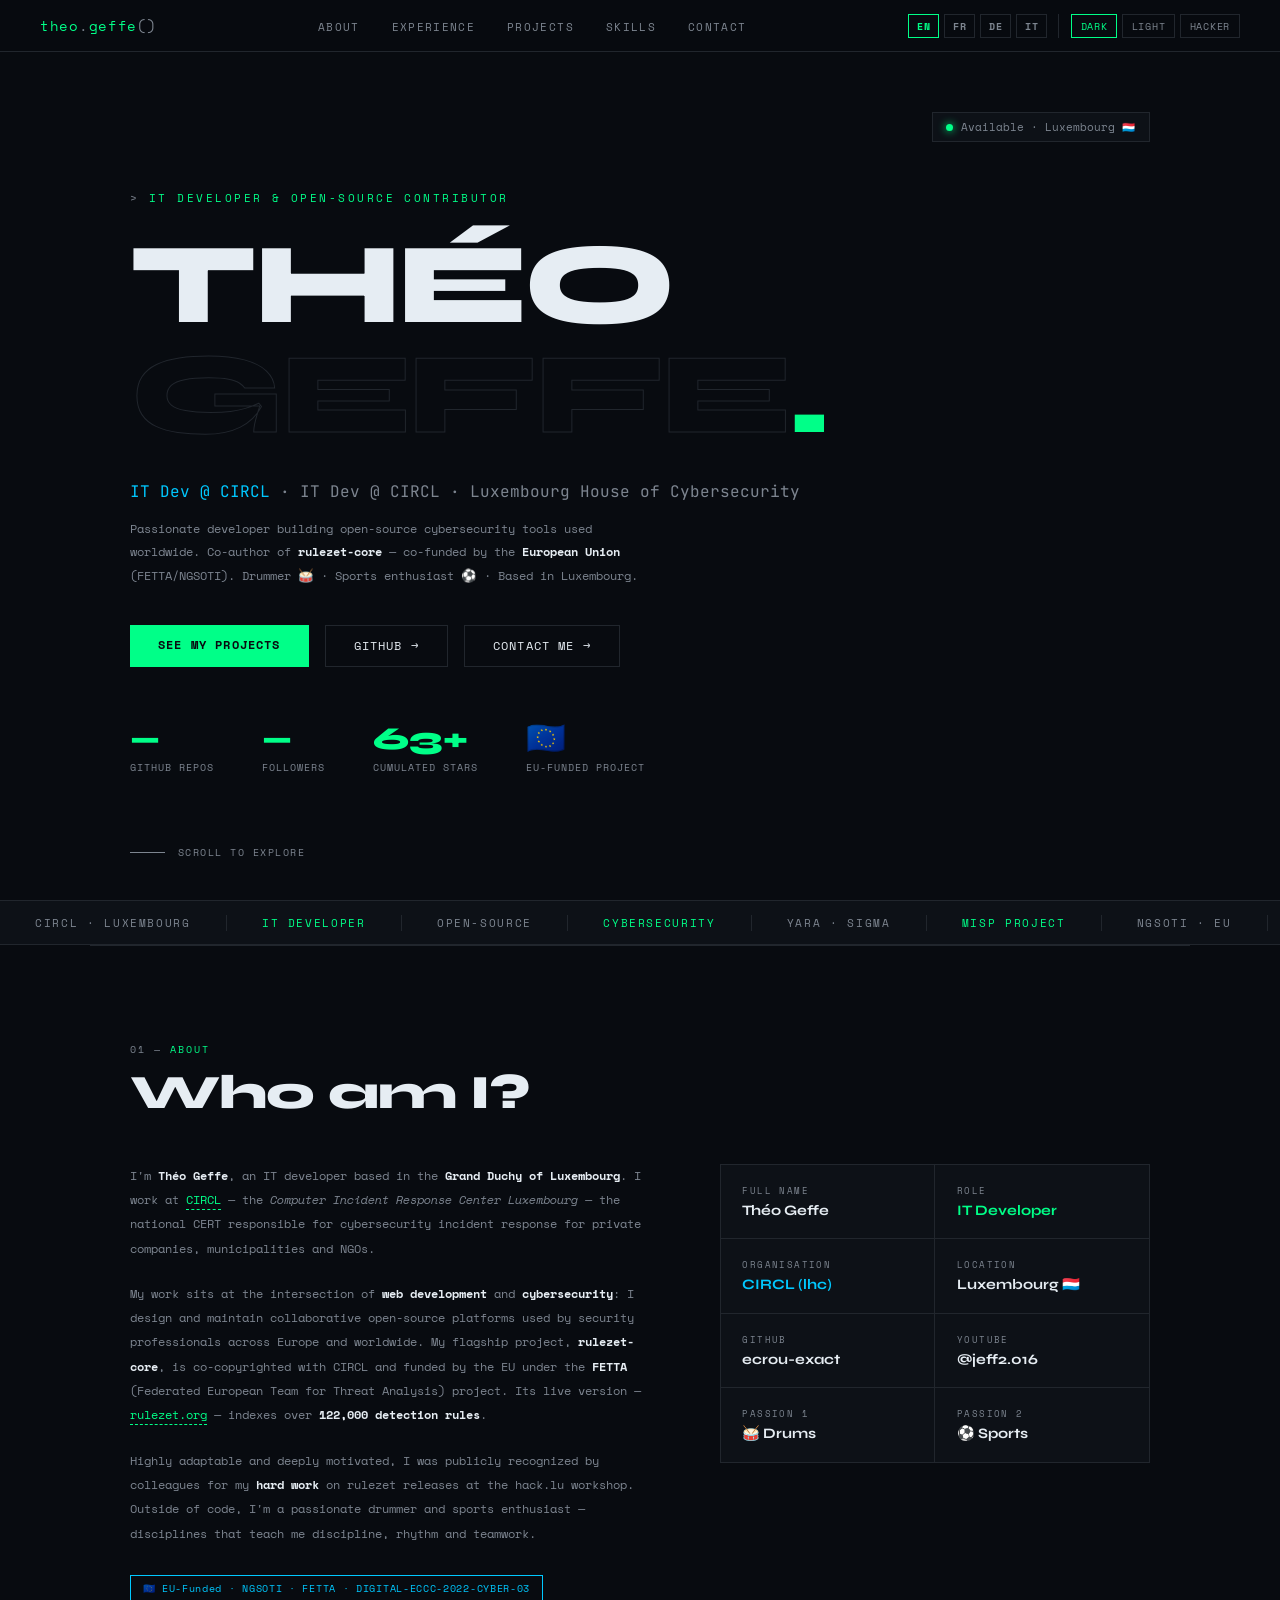
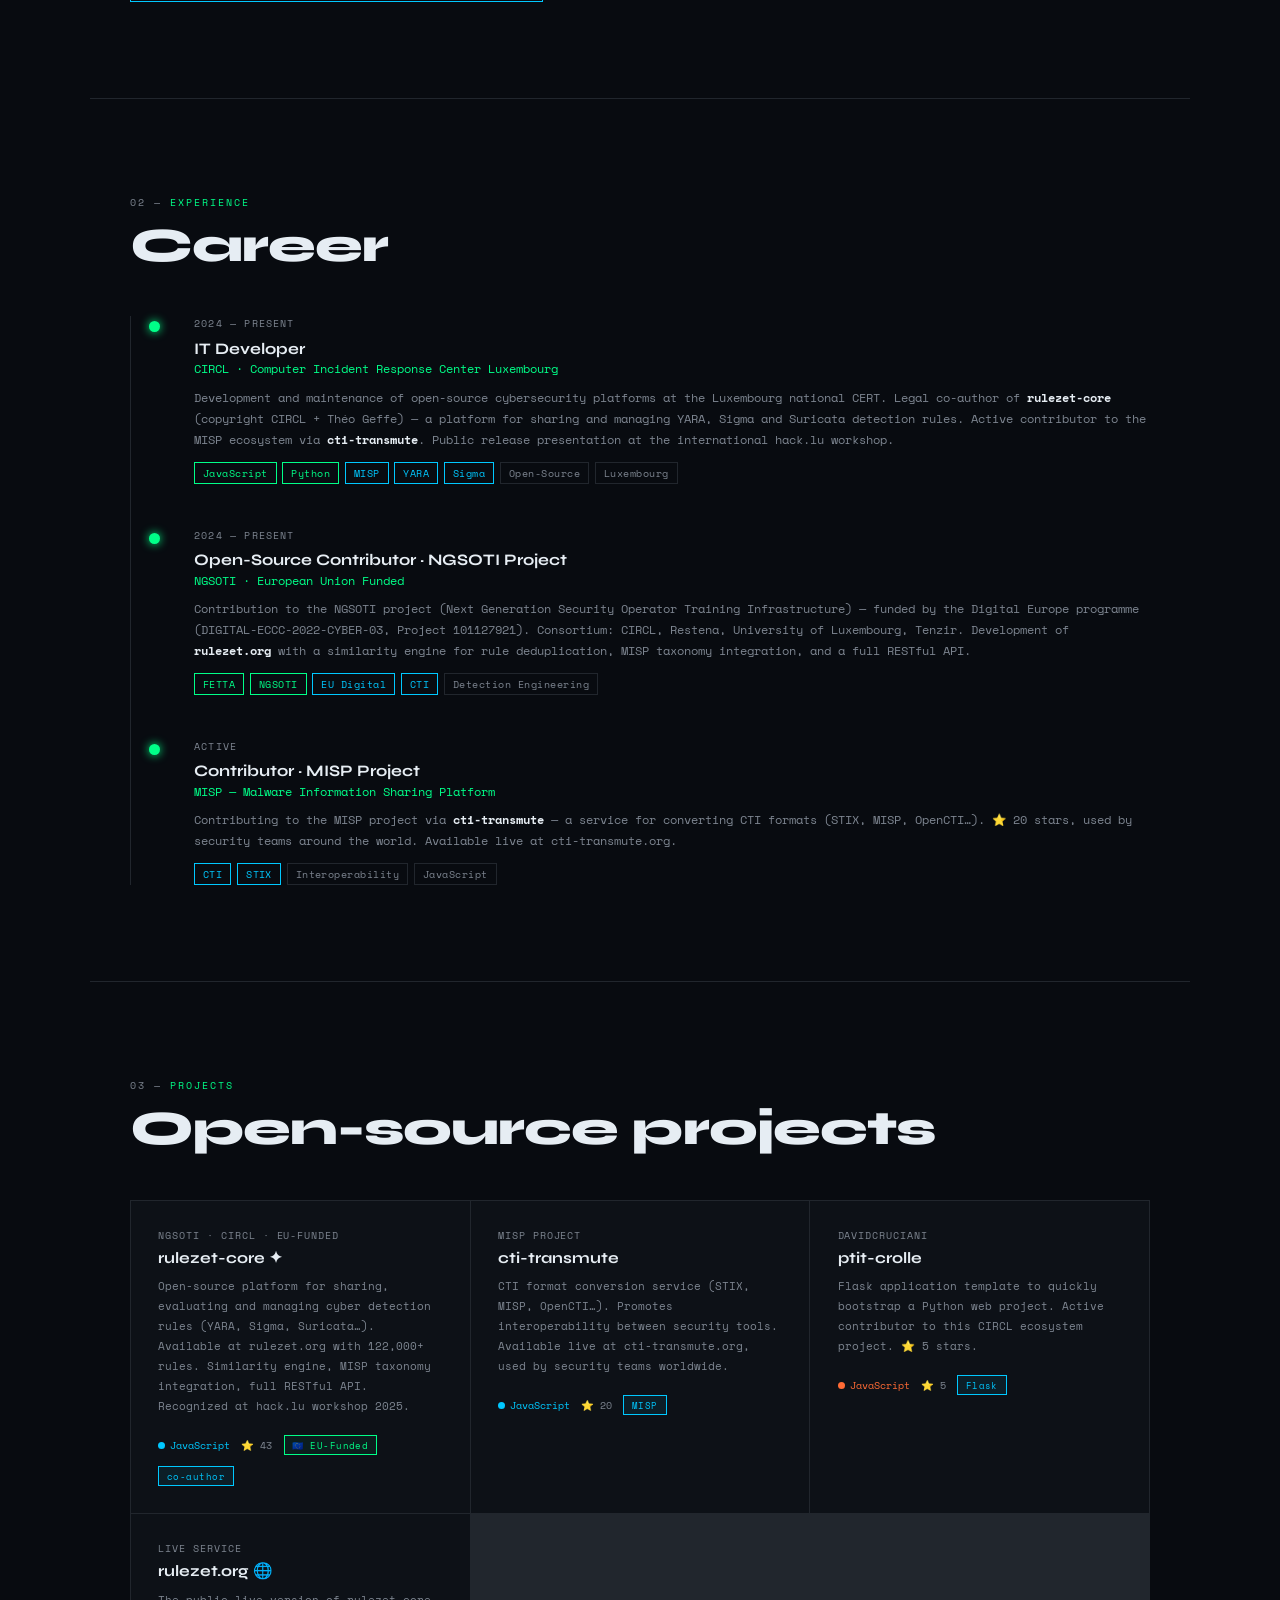
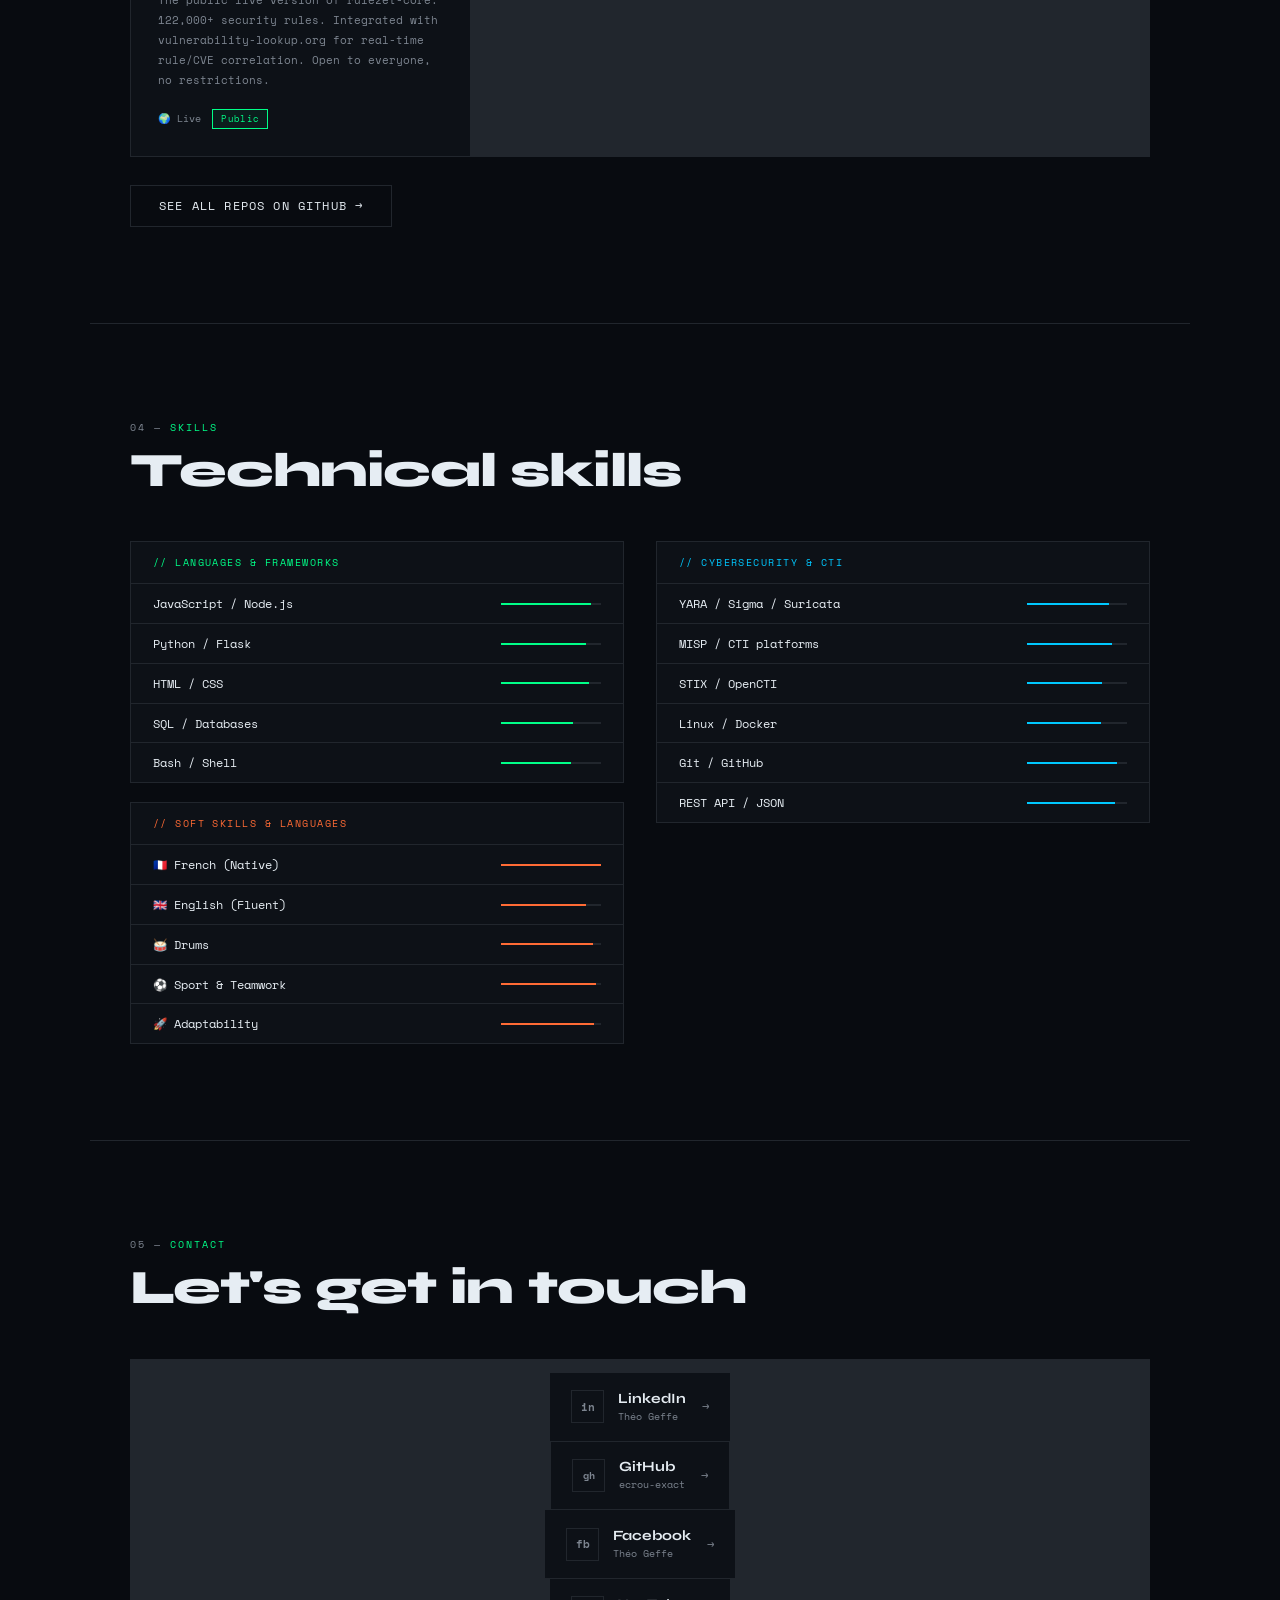
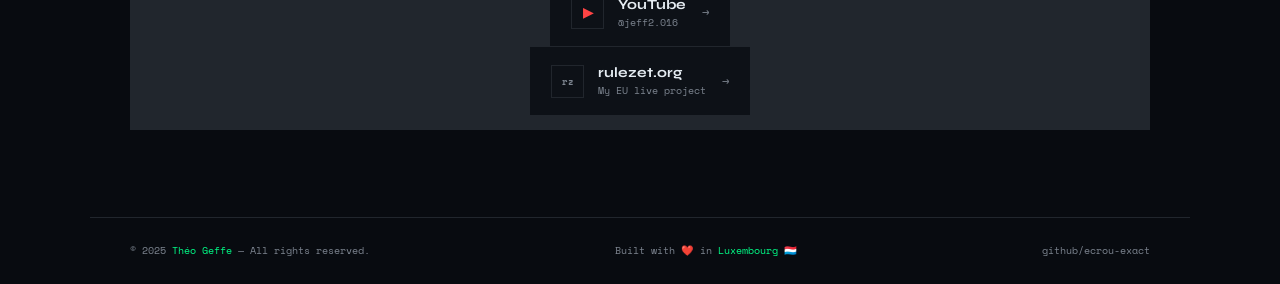
==== index.html @ 6977d231 "add: [content]" ====
<!DOCTYPE html>
<html lang="en" data-theme="dark">
<head>
  <meta charset="UTF-8">
  <meta name="viewport" content="width=device-width, initial-scale=1.0">

  <!-- ═══ SEO META ═══ -->
  <title>Théo Geffe — IT Developer & Cybersecurity Contributor | Luxembourg</title>
  <meta name="description" content="Théo Geffe — IT Developer at CIRCL (Computer Incident Response Center Luxembourg). Co-author of rulezet-core, MISP Project contributor, EU-funded open-source cybersecurity developer. Specialist in CTI, YARA, Sigma.">
  <meta name="keywords" content="Théo Geffe, IT Developer, CIRCL, Luxembourg, cybersecurity, open-source, MISP, YARA, Sigma, CTI, rulezet, NGSOTI, ecrou-exact, developer, cyber threat intelligence">
  <meta name="author" content="Théo Geffe">
  <meta name="robots" content="index, follow">
  <meta name="language" content="en">
  <meta name="revisit-after" content="7 days">
  <link rel="canonical" href="https://ecrou-exact.github.io/theo-geffe-portfolio/">

  <!-- ═══ OPEN GRAPH ═══ -->
  <meta property="og:type"        content="website">
  <meta property="og:url"         content="https://ecrou-exact.github.io/theo-geffe-portfolio/">
  <meta property="og:title"       content="Théo Geffe — IT Developer & Cybersecurity | Luxembourg">
  <meta property="og:description" content="IT Developer at CIRCL Luxembourg. Co-author of rulezet-core (EU/FETTA funded), MISP contributor. Passionate about open-source, cybersecurity, drums and sports.">
  <meta property="og:image"       content="https://avatars.githubusercontent.com/u/100565171?v=4">
  <meta property="og:locale"      content="en_US">
  <meta property="og:site_name"   content="Théo Geffe Portfolio">

  <!-- ═══ TWITTER CARD ═══ -->
  <meta name="twitter:card"        content="summary_large_image">
  <meta name="twitter:title"       content="Théo Geffe — IT Developer & Cybersecurity | Luxembourg">
  <meta name="twitter:description" content="IT Developer at CIRCL Luxembourg. Co-author of rulezet-core (EU-funded), MISP contributor.">
  <meta name="twitter:image"       content="https://avatars.githubusercontent.com/u/100565171?v=4">

  <!-- ═══ SCHEMA.ORG ═══ -->
  <script type="application/ld+json">
  {
    "@context": "https://schema.org",
    "@type": "Person",
    "name": "Théo Geffe",
    "jobTitle": "IT Developer",
    "worksFor": {
      "@type": "Organization",
      "name": "CIRCL - Computer Incident Response Center Luxembourg",
      "url": "https://www.circl.lu"
    },
    "url": "https://ecrou-exact.github.io/theo-geffe-portfolio/",
    "image": "https://avatars.githubusercontent.com/u/100565171?v=4",
    "sameAs": [
      "https://github.com/ecrou-exact",
      "https://www.linkedin.com/in/théo-geffe-348453359/",
      "https://www.youtube.com/@jeff2.016"
    ],
    "knowsAbout": ["Cybersecurity", "JavaScript", "Python", "MISP", "YARA", "Sigma", "CTI", "Open-Source"],
    "address": {
      "@type": "PostalAddress",
      "addressCountry": "LU",
      "addressLocality": "Luxembourg"
    },
    "knowsLanguage": ["fr", "en"],
    "description": "IT Developer at CIRCL Luxembourg, co-author of rulezet-core (EU co-funded under FETTA/NGSOTI), MISP Project contributor."
  }
  </script>

  <!-- ═══ FONTS ═══ -->
  <link rel="preconnect" href="https://fonts.googleapis.com">
  <link rel="preconnect" href="https://fonts.gstatic.com" crossorigin>
  <link href="https://fonts.googleapis.com/css2?family=Space+Mono:ital,wght@0,400;0,700;1,400&family=Syne:wght@400;600;700;800&family=JetBrains+Mono:wght@300;400;500&display=swap" rel="stylesheet">

  <!-- ═══ STYLES ═══ -->
  <link rel="stylesheet" href="css/themes.css">
  <link rel="stylesheet" href="css/base.css">
  <link rel="stylesheet" href="css/nav.css">
  <link rel="stylesheet" href="css/hero.css">
  <link rel="stylesheet" href="css/sections.css">
  <link rel="stylesheet" href="css/contact.css">
  <link rel="stylesheet" href="css/responsive.css">
</head>
<body>

  <!-- Matrix background (hacker mode) -->
  <canvas id="mx" aria-hidden="true"></canvas>

  <!-- ══════════════════════════════════
       NAVIGATION
  ══════════════════════════════════ -->
  <nav id="nav" role="navigation" aria-label="Main navigation">
    <a class="logo" href="#hero" aria-label="Théo Geffe — Home">
      theo<span>.</span>geffe<span>()</span>
    </a>

    <ul class="nl" id="nl" role="menubar">
      <li role="none"><a href="#about"   role="menuitem" data-i18n="nav_about">About</a></li>
      <li role="none"><a href="#exp"     role="menuitem" data-i18n="nav_exp">Experience</a></li>
      <li role="none"><a href="#proj"    role="menuitem" data-i18n="nav_projects">Projects</a></li>
      <li role="none"><a href="#skills"  role="menuitem" data-i18n="nav_skills">Skills</a></li>
      <li role="none"><a href="#contact" role="menuitem" data-i18n="nav_contact">Contact</a></li>
    </ul>

    <div class="nav-right">
      <!-- Language switcher -->
      <div class="lsw" role="group" aria-label="Language selector">
        <button class="lb on" data-l="en"  aria-pressed="true">EN</button>
        <button class="lb"    data-l="fr"  aria-pressed="false">FR</button>
        <button class="lb"    data-l="de"  aria-pressed="false">DE</button>
        <button class="lb"    data-l="it"  aria-pressed="false">IT</button>
      </div>
      <!-- Theme switcher -->
      <div class="tsw" role="group" aria-label="Theme selector">
        <button class="tb on" data-t="dark"   aria-pressed="true">Dark</button>
        <button class="tb"    data-t="light"  aria-pressed="false">Light</button>
        <button class="tb"    data-t="hacker" aria-pressed="false">Hacker</button>
      </div>
      <!-- Hamburger -->
      <button class="hbg" id="hbg" aria-label="Open menu" aria-expanded="false">
        <span></span><span></span><span></span>
      </button>
    </div>
  </nav>

  <!-- ══════════════════════════════════
       HERO
  ══════════════════════════════════ -->
  <section id="hero" aria-label="Introduction">
    <div class="stbadge">
      <div class="pulse" aria-hidden="true"></div>
      <span data-i18n="hero_status">Available · Luxembourg 🇱🇺</span>
    </div>

    <div class="ey" data-i18n="hero_eyebrow">IT Developer &amp; Open-Source Contributor</div>

    <h1 class="hn">
      THÉO<br>
      <span class="ghost">GEFFE</span><span class="dot" aria-hidden="true">.</span>
    </h1>

    <p class="sub">
      <em>IT Dev @ CIRCL</em> · <span data-i18n="hero_sub">Luxembourg House of Cybersecurity</span>
    </p>

    <p class="hdesc" data-i18n="hero_desc">
      Passionate developer building open-source cybersecurity tools used worldwide.<br>
      Co-author of <strong>rulezet-core</strong> — co-funded by the <strong>European Union</strong> (FETTA/NGSOTI).<br>
      Drummer 🥁 · Sports enthusiast ⚽ · Based in Luxembourg.
    </p>

    <div class="ctas">
      <a class="bf" href="#proj"                                                        data-i18n="hero_cta1">See my projects</a>
      <a class="bo" href="https://github.com/ecrou-exact" target="_blank" rel="noopener noreferrer" data-i18n="hero_cta2">GitHub →</a>
      <a class="bo" href="#contact"                                                     data-i18n="hero_cta3">Contact me →</a>
    </div>

    <!-- Stats — repos & followers are populated live from GitHub API -->
    <div class="hstats" aria-label="Statistics">
      <div class="stat">
        <div class="sn stat-loading" data-stat="repos">—</div>
        <div class="sl" data-i18n="stat_repos">GitHub Repos</div>
      </div>
      <div class="stat">
        <div class="sn stat-loading" data-stat="followers">—</div>
        <div class="sl">Followers</div>
      </div>
      <div class="stat">
        <div class="sn">63+</div>
        <div class="sl" data-i18n="stat_stars">Cumulated Stars</div>
      </div>
      <div class="stat">
        <div class="sn">🇪🇺</div>
        <div class="sl" data-i18n="stat_eu">EU-Funded Project</div>
      </div>
    </div>

    <div class="scr" aria-hidden="true" data-i18n="hero_scroll">Scroll to explore</div>
  </section>

  <!-- MARQUEE -->
  <div class="mband" aria-hidden="true">
    <div class="min" id="mi"></div>
  </div>

  <!-- ══════════════════════════════════
       ABOUT
  ══════════════════════════════════ -->
  <div class="sep"></div>
  <section class="sw" id="about" aria-labelledby="about-title">
    <div class="st"><span class="sn2">01 — </span><span data-i18n="sec_about">About</span></div>
    <h2 class="stitle reveal" id="about-title" data-i18n="title_about">Who am I?</h2>

    <div class="agrid reveal">
      <div class="at">
        <p data-i18n="about_p1">I'm <strong>Théo Geffe</strong>, an IT developer based in the <strong>Grand Duchy of Luxembourg</strong>. I work at <a href="https://www.circl.lu" target="_blank" rel="noopener noreferrer">CIRCL</a> — the <em>Computer Incident Response Center Luxembourg</em> — the national CERT responsible for cybersecurity incident response.</p>
        <p data-i18n="about_p2">My work sits at the intersection of <strong>web development</strong> and <strong>cybersecurity</strong>. My flagship project, <strong>rulezet-core</strong>, is co-copyrighted with CIRCL and EU-funded under the <strong>FETTA</strong> project. Its live version — <a href="https://rulezet.org" target="_blank" rel="noopener noreferrer">rulezet.org</a> — indexes over <strong>122,000 detection rules</strong>.</p>
        <p data-i18n="about_p3">Highly adaptable and deeply motivated, I was publicly recognized for my <strong>hard work</strong> on rulezet releases at the hack.lu workshop. Outside of code, I'm a passionate drummer and sports enthusiast.</p>
        <div>
          <span class="eub">🇪🇺 EU-Funded · NGSOTI · FETTA · DIGITAL-ECCC-2022-CYBER-03</span>
        </div>
      </div>

      <div class="ig" role="list">
        <div class="ic" role="listitem"><div class="icl" data-i18n="ic_name">Full Name</div><div class="icv">Théo Geffe</div></div>
        <div class="ic" role="listitem"><div class="icl" data-i18n="ic_role">Role</div><div class="icv a">IT Developer</div></div>
        <div class="ic" role="listitem"><div class="icl" data-i18n="ic_org">Organisation</div><div class="icv b">CIRCL (lhc)</div></div>
        <div class="ic" role="listitem"><div class="icl" data-i18n="ic_location">Location</div><div class="icv">Luxembourg 🇱🇺</div></div>
        <div class="ic" role="listitem"><div class="icl" data-i18n="ic_github">GitHub</div><div class="icv">ecrou-exact</div></div>
        <div class="ic" role="listitem"><div class="icl" data-i18n="ic_youtube">YouTube</div><div class="icv">@jeff2.016</div></div>
        <div class="ic" role="listitem"><div class="icl" data-i18n="ic_passion1">Passion 1</div><div class="icv" data-i18n="ic_val_passion1">🥁 Drums</div></div>
        <div class="ic" role="listitem"><div class="icl" data-i18n="ic_passion2">Passion 2</div><div class="icv" data-i18n="ic_val_passion2">⚽ Sports</div></div>
      </div>
    </div>
  </section>

  <!-- ══════════════════════════════════
       EXPERIENCE
  ══════════════════════════════════ -->
  <div class="sep"></div>
  <section class="sw" id="exp" aria-labelledby="exp-title">
    <div class="st"><span class="sn2">02 — </span><span data-i18n="sec_exp">Experience</span></div>
    <h2 class="stitle reveal" id="exp-title" data-i18n="title_exp">Career</h2>

    <div class="tl reveal" role="list">
      <article class="tli" role="listitem">
        <div class="tld" data-i18n="exp1_date">2024 — Present</div>
        <div class="tlr" data-i18n="exp1_role">IT Developer</div>
        <div class="tlo" data-i18n="exp1_org">CIRCL · Computer Incident Response Center Luxembourg</div>
        <div class="tldesc" data-i18n="exp1_desc">Development and maintenance of open-source cybersecurity platforms at the Luxembourg national CERT. Legal co-author of <strong>rulezet-core</strong>. Active contributor to the MISP ecosystem via <strong>cti-transmute</strong>. Public release presentation at the international hack.lu workshop.</div>
        <div class="tags">
          <span class="tag a">JavaScript</span><span class="tag a">Python</span>
          <span class="tag b">MISP</span><span class="tag b">YARA</span><span class="tag b">Sigma</span>
          <span class="tag">Open-Source</span><span class="tag">Luxembourg</span>
        </div>
      </article>

      <article class="tli" role="listitem">
        <div class="tld" data-i18n="exp2_date">2024 — Present</div>
        <div class="tlr" data-i18n="exp2_role">Open-Source Contributor · NGSOTI Project</div>
        <div class="tlo" data-i18n="exp2_org">NGSOTI · European Union Funded</div>
        <div class="tldesc" data-i18n="exp2_desc">Contribution to the NGSOTI project — funded by the Digital Europe programme (DIGITAL-ECCC-2022-CYBER-03, Project 101127921). Development of <strong>rulezet.org</strong> with similarity engine, MISP taxonomy integration, and full RESTful API.</div>
        <div class="tags">
          <span class="tag a">FETTA</span><span class="tag a">NGSOTI</span>
          <span class="tag b">EU Digital</span><span class="tag b">CTI</span>
          <span class="tag">Detection Engineering</span>
        </div>
      </article>

      <article class="tli last" role="listitem">
        <div class="tld" data-i18n="exp3_date">Active</div>
        <div class="tlr" data-i18n="exp3_role">Contributor · MISP Project</div>
        <div class="tlo" data-i18n="exp3_org">MISP — Malware Information Sharing Platform</div>
        <div class="tldesc" data-i18n="exp3_desc">Contributing to the MISP project via <strong>cti-transmute</strong> — a CTI format conversion service (STIX, MISP, OpenCTI…). ⭐ 20 stars, used by security teams worldwide.</div>
        <div class="tags">
          <span class="tag b">CTI</span><span class="tag b">STIX</span>
          <span class="tag">Interoperability</span><span class="tag">JavaScript</span>
        </div>
      </article>
    </div>
  </section>

  <!-- ══════════════════════════════════
       PROJECTS
  ══════════════════════════════════ -->
  <div class="sep"></div>
  <section class="sw" id="proj" aria-labelledby="proj-title">
    <div class="st"><span class="sn2">03 — </span><span data-i18n="sec_projects">Projects</span></div>
    <h2 class="stitle reveal" id="proj-title" data-i18n="title_projects">Open-source projects</h2>

    <div class="pgrid reveal" role="list">
      <a class="pc f" href="https://github.com/ngsoti/rulezet-core" target="_blank" rel="noopener noreferrer" role="listitem">
        <div class="pco" data-i18n="proj1_org">ngsoti · CIRCL · EU-Funded</div>
        <div class="pcn" data-i18n="proj1_name">rulezet-core ✦</div>
        <div class="pcd" data-i18n="proj1_desc">Open-source platform for sharing, evaluating and managing cyber detection rules (YARA, Sigma, Suricata…). Available at rulezet.org with 122,000+ rules. Similarity engine, MISP integration, RESTful API. Recognized at hack.lu workshop 2025.</div>
        <div class="pcm">
          <span class="pcl">JavaScript</span>
          <span class="pcst">⭐ 43</span>
          <span class="pcb eu">🇪🇺 EU-Funded</span>
          <span class="pcb">co-author</span>
        </div>
      </a>

      <a class="pc" href="https://github.com/MISP/cti-transmute" target="_blank" rel="noopener noreferrer" role="listitem">
        <div class="pco" data-i18n="proj2_org">MISP Project</div>
        <div class="pcn" data-i18n="proj2_name">cti-transmute</div>
        <div class="pcd" data-i18n="proj2_desc">CTI format conversion service (STIX, MISP, OpenCTI…). Promotes interoperability between security tools. Available live at cti-transmute.org.</div>
        <div class="pcm">
          <span class="pcl">JavaScript</span>
          <span class="pcst">⭐ 20</span>
          <span class="pcb">MISP</span>
        </div>
      </a>

      <a class="pc" href="https://github.com/DavidCruciani/ptit-crolle" target="_blank" rel="noopener noreferrer" role="listitem">
        <div class="pco" data-i18n="proj3_org">DavidCruciani</div>
        <div class="pcn" data-i18n="proj3_name">ptit-crolle</div>
        <div class="pcd" data-i18n="proj3_desc">Flask application template to quickly bootstrap a Python web project. Active contributor. ⭐ 5 stars.</div>
        <div class="pcm">
          <span class="pcl c">JavaScript</span>
          <span class="pcst">⭐ 5</span>
          <span class="pcb">Flask</span>
        </div>
      </a>

      <a class="pc" href="https://rulezet.org" target="_blank" rel="noopener noreferrer" role="listitem">
        <div class="pco" data-i18n="proj4_org">Live Service</div>
        <div class="pcn" data-i18n="proj4_name">rulezet.org 🌐</div>
        <div class="pcd" data-i18n="proj4_desc">The public live version of rulezet-core. 122,000+ security rules. Integrated with vulnerability-lookup.org for real-time rule/CVE correlation.</div>
        <div class="pcm">
          <span class="pcst" data-i18n="badge_live">🌍 Live</span>
          <span class="pcb eu" data-i18n="badge_public">Public</span>
        </div>
      </a>
    </div>

    <a class="bo reveal" href="https://github.com/ecrou-exact" target="_blank" rel="noopener noreferrer" data-i18n="proj_see_all">
      See all repos on GitHub →
    </a>
  </section>

  <!-- ══════════════════════════════════
       SKILLS
  ══════════════════════════════════ -->
  <div class="sep"></div>
  <section class="sw" id="skills" aria-labelledby="skills-title">
    <div class="st"><span class="sn2">04 — </span><span data-i18n="sec_skills">Skills</span></div>
    <h2 class="stitle reveal" id="skills-title" data-i18n="title_skills">Technical skills</h2>

    <div class="scols reveal">
      <!-- Left column -->
      <div>
        <div class="sg">
          <div class="sgh"     data-i18n="sg1_title">// Languages &amp; Frameworks</div>
          <div class="sr"><span class="srn" data-i18n="skill_js">JavaScript / Node.js</span>  <div class="sbar"><div class="sf"   data-w=".9"></div></div></div>
          <div class="sr"><span class="srn" data-i18n="skill_py">Python / Flask</span>         <div class="sbar"><div class="sf"   data-w=".85"></div></div></div>
          <div class="sr"><span class="srn" data-i18n="skill_html">HTML / CSS</span>           <div class="sbar"><div class="sf"   data-w=".88"></div></div></div>
          <div class="sr"><span class="srn" data-i18n="skill_sql">SQL / Databases</span>       <div class="sbar"><div class="sf"   data-w=".72"></div></div></div>
          <div class="sr"><span class="srn" data-i18n="skill_bash">Bash / Shell</span>         <div class="sbar"><div class="sf"   data-w=".7"></div></div></div>
        </div>

        <br>

        <!-- Languages (spoken) + Soft Skills -->
        <div class="sg">
          <div class="sgh c"   data-i18n="sg3_title">// Soft Skills &amp; Languages</div>
          <div class="sr"><span class="srn" data-i18n="skill_french">🇫🇷 French (Native)</span>   <div class="sbar"><div class="sf c" data-w="1"></div></div></div>
          <div class="sr"><span class="srn" data-i18n="skill_english">🇬🇧 English (Fluent)</span>  <div class="sbar"><div class="sf c" data-w=".85"></div></div></div>
          <div class="sr"><span class="srn" data-i18n="skill_drums">🥁 Drums</span>               <div class="sbar"><div class="sf c" data-w=".92"></div></div></div>
          <div class="sr"><span class="srn" data-i18n="skill_sport">⚽ Sport &amp; Teamwork</span><div class="sbar"><div class="sf c" data-w=".95"></div></div></div>
          <div class="sr"><span class="srn" data-i18n="skill_adapt">🚀 Adaptability</span>        <div class="sbar"><div class="sf c" data-w=".93"></div></div></div>
        </div>
      </div>

      <!-- Right column -->
      <div>
        <div class="sg">
          <div class="sgh b"   data-i18n="sg2_title">// Cybersecurity &amp; CTI</div>
          <div class="sr"><span class="srn" data-i18n="skill_yara">YARA / Sigma / Suricata</span> <div class="sbar"><div class="sf b" data-w=".82"></div></div></div>
          <div class="sr"><span class="srn" data-i18n="skill_misp">MISP / CTI platforms</span>    <div class="sbar"><div class="sf b" data-w=".85"></div></div></div>
          <div class="sr"><span class="srn" data-i18n="skill_stix">STIX / OpenCTI</span>          <div class="sbar"><div class="sf b" data-w=".75"></div></div></div>
          <div class="sr"><span class="srn" data-i18n="skill_linux">Linux / Docker</span>         <div class="sbar"><div class="sf b" data-w=".74"></div></div></div>
          <div class="sr"><span class="srn" data-i18n="skill_git">Git / GitHub</span>             <div class="sbar"><div class="sf b" data-w=".9"></div></div></div>
          <div class="sr"><span class="srn" data-i18n="skill_api">REST API / JSON</span>          <div class="sbar"><div class="sf b" data-w=".88"></div></div></div>
        </div>
      </div>
    </div>
  </section>

  <!-- ══════════════════════════════════
       CONTACT
  ══════════════════════════════════ -->
  <div class="sep"></div>
  <section class="sw" id="contact" aria-labelledby="contact-title">
    <div class="st"><span class="sn2">05 — </span><span data-i18n="sec_contact">Contact</span></div>
    <h2 class="stitle reveal" id="contact-title" data-i18n="title_contact">Let's get in touch</h2>

    <div class="cgrid reveal">
      <div>
        <p class="cl" data-i18n="contact_lead">Have a project, an idea, an opportunity?<br>Want to contribute to open-source, talk cybersecurity, CTI… or drums?<br><strong>Find me on my networks.</strong></p>

        <nav class="ss" aria-label="Social networks">
          <a class="srow" href="https://www.linkedin.com/in/th%C3%A9o-geffe-348453359/" target="_blank" rel="noopener noreferrer">
            <div class="srl"><div class="sic">in</div><div><div class="snm">LinkedIn</div><div class="shd">Théo Geffe</div></div></div>
            <span class="sarr" aria-hidden="true">→</span>
          </a>
          <a class="srow" href="https://github.com/ecrou-exact" target="_blank" rel="noopener noreferrer">
            <div class="srl"><div class="sic" style="font-size:.6rem;">gh</div><div><div class="snm">GitHub</div><div class="shd">ecrou-exact</div></div></div>
            <span class="sarr" aria-hidden="true">→</span>
          </a>
          <a class="srow" href="https://www.facebook.com/people/Th%C3%A9o-Geffe/pfbid024kxkSgjGqZXkdiEmrsVvzE1ZGVvGhqHWQ1d2nc8NzDsk7mdJGco8UWjtNep5Ngq9l/" target="_blank" rel="noopener noreferrer">
            <div class="srl"><div class="sic" style="font-weight:700;">fb</div><div><div class="snm">Facebook</div><div class="shd">Théo Geffe</div></div></div>
            <span class="sarr" aria-hidden="true">→</span>
          </a>
          <a class="srow" href="https://www.youtube.com/@jeff2.016" target="_blank" rel="noopener noreferrer">
            <div class="srl"><div class="sic" style="color:#ff4444;font-size:.8rem;">▶</div><div><div class="snm">YouTube</div><div class="shd">@jeff2.016</div></div></div>
            <span class="sarr" aria-hidden="true">→</span>
          </a>
          <a class="srow" href="https://rulezet.org" target="_blank" rel="noopener noreferrer">
            <div class="srl"><div class="sic" style="font-size:.58rem;">rz</div><div><div class="snm">rulezet.org</div><div class="shd">My EU live project</div></div></div>
            <span class="sarr" aria-hidden="true">→</span>
          </a>
        </nav>
      </div>

      <div class="qfc">
        <div class="qft" data-i18n="qf_title">// Quick info</div>
        <div class="qr"><span class="qk" data-i18n="qf_name">Full Name</span>   <span class="qv">Théo Geffe</span></div>
        <div class="qr"><span class="qk" data-i18n="qf_role">Role</span>         <span class="qv">IT Developer</span></div>
        <div class="qr"><span class="qk" data-i18n="qf_employer">Employer</span> <span class="qv"><a href="https://www.circl.lu" target="_blank" rel="noopener noreferrer">CIRCL (lhc)</a></span></div>
        <div class="qr"><span class="qk" data-i18n="qf_location">Location</span> <span class="qv">Luxembourg 🇱🇺</span></div>
        <div class="qr"><span class="qk" data-i18n="qf_eu">EU Project</span>     <span class="qv"><a href="https://rulezet.org" target="_blank" rel="noopener noreferrer">rulezet.org</a></span></div>
        <div class="qr"><span class="qk" data-i18n="qf_contrib">Contributions</span> <span class="qv ac" data-stat="followers">—</span></div>
        <div class="qr"><span class="qk" data-i18n="qf_avail">Availability</span><span class="qv ac" data-i18n="qf_avail_val">● Available</span></div>
      </div>
    </div>
  </section>

  <!-- ══════════════════════════════════
       FOOTER
  ══════════════════════════════════ -->
  <footer role="contentinfo">
    <div>© 2025 <span class="fc">Théo Geffe</span> — <span data-i18n="footer_rights">All rights reserved.</span></div>
    <div><span data-i18n="footer_built">Built with ❤️ in</span> <span class="fc">Luxembourg 🇱🇺</span></div>
    <a href="https://github.com/ecrou-exact" target="_blank" rel="noopener noreferrer" class="flink">github/ecrou-exact</a>
  </footer>

  <!-- Back to top -->
  <button id="btt" title="Back to top" aria-label="Back to top of page">↑</button>

  <!-- ═══ SCRIPTS (order matters) ═══ -->
  <script src="js/i18n.js"></script>
  <script src="js/marquee.js"></script>
  <script src="js/theme.js"></script>
  <script src="js/nav.js"></script>
  <script src="js/reveal.js"></script>
  <script src="js/matrix.js"></script>
  <script src="js/backtotop.js"></script>
  <script src="js/github-stats.js"></script>
  <!-- Init i18n after all scripts loaded -->
  <script>document.addEventListener('DOMContentLoaded', initI18n);</script>
</body>
</html>
---- css/themes.css ----
/* ══════════════════════════════════════
   themes.css — Variables de thème
   Dark / Light / Hacker
══════════════════════════════════════ */

:root {
  --transition: background 0.3s, color 0.3s, border-color 0.3s;
}

[data-theme="dark"] {
  --bg:     #080b10;
  --bg2:    #0d1117;
  --bg3:    #161b24;
  --border: #21262d;
  --text:   #e6edf3;
  --muted:  #7d8590;
  --a:      #00ff88;   /* accent vert */
  --b:      #00c8ff;   /* accent bleu */
  --c:      #ff6b35;   /* accent orange */
  --nav:    rgba(8, 11, 16, 0.93);
  --card:   #0d1117;
  --ch:     #161b24;   /* card hover */
}

[data-theme="light"] {
  --bg:     #f6f8fa;
  --bg2:    #ffffff;
  --bg3:    #eaeef2;
  --border: #d0d7de;
  --text:   #1f2328;
  --muted:  #57606a;
  --a:      #0a6640;
  --b:      #0550ae;
  --c:      #d73a49;
  --nav:    rgba(246, 248, 250, 0.93);
  --card:   #ffffff;
  --ch:     #f6f8fa;
}

[data-theme="hacker"] {
  --bg:     #000000;
  --bg2:    #001100;
  --bg3:    #002200;
  --border: #004400;
  --text:   #00ff41;
  --muted:  #00aa2a;
  --a:      #00ff41;
  --b:      #39ff14;
  --c:      #ff0040;
  --nav:    rgba(0, 0, 0, 0.97);
  --card:   #001100;
  --ch:     #002200;
}

/* Police hacker */
[data-theme="hacker"] body,
[data-theme="hacker"] h1,
[data-theme="hacker"] h2 {
  font-family: 'JetBrains Mono', monospace;
}
---- css/base.css ----
/* ══════════════════════════════════════
   base.css — Reset & styles de base
══════════════════════════════════════ */

*, *::before, *::after {
  margin: 0;
  padding: 0;
  box-sizing: border-box;
}

html {
  scroll-behavior: smooth;
}

body {
  background: var(--bg);
  color: var(--text);
  font-family: 'Syne', sans-serif;
  overflow-x: hidden;
  transition: var(--transition);
}

a {
  color: inherit;
  text-decoration: none;
}

/* Matrix canvas (hacker mode) */
#mx {
  position: fixed;
  top: 0; left: 0;
  width: 100%; height: 100%;
  z-index: 0;
  pointer-events: none;
  display: none;
  opacity: 0.13;
}

[data-theme="hacker"] #mx {
  display: block;
}

/* Séparateur horizontal */
.sep {
  position: relative;
  z-index: 1;
  height: 1px;
  background: var(--border);
  max-width: 1100px;
  margin: 0 auto;
  transition: var(--transition);
}

/* Wrapper de section */
.sw {
  position: relative;
  z-index: 1;
  padding: 6rem 2.5rem;
  max-width: 1100px;
  margin: 0 auto;
}

/* Label de section */
.st {
  font-family: 'Space Mono', monospace;
  font-size: 0.63rem;
  letter-spacing: 0.2em;
  text-transform: uppercase;
  color: var(--a);
  margin-bottom: 0.7rem;
}

.sn2 {
  color: var(--muted);
}

/* Titre de section */
h2.stitle {
  font-size: clamp(1.8rem, 4vw, 3rem);
  font-weight: 800;
  letter-spacing: -0.02em;
  line-height: 1.05;
  margin-bottom: 2.8rem;
}

/* Footer */
footer {
  position: relative;
  z-index: 1;
  border-top: 1px solid var(--border);
  padding: 1.6rem 2.5rem;
  display: flex;
  justify-content: space-between;
  align-items: center;
  max-width: 1100px;
  margin: 0 auto;
  font-family: 'Space Mono', monospace;
  font-size: 0.63rem;
  color: var(--muted);
  flex-wrap: wrap;
  gap: 0.7rem;
}

.fc {
  color: var(--a);
}

.flink {
  color: var(--muted);
  transition: color 0.2s;
}

.flink:hover {
  color: var(--a);
}

/* Back to top button */
#btt {
  position: fixed;
  bottom: 2rem;
  right: 2rem;
  z-index: 300;
  width: 43px;
  height: 43px;
  background: var(--bg2);
  border: 1px solid var(--border);
  color: var(--muted);
  font-size: 1.05rem;
  display: flex;
  align-items: center;
  justify-content: center;
  cursor: pointer;
  opacity: 0;
  pointer-events: none;
  transition: opacity 0.3s, color 0.2s, border-color 0.2s, background 0.3s;
  line-height: 1;
}

#btt.show {
  opacity: 1;
  pointer-events: all;
}

#btt:hover {
  color: var(--a);
  border-color: var(--a);
}

[data-theme="hacker"] #btt.show {
  box-shadow: 0 0 12px var(--a);
}

/* Animation reveal au scroll */
.reveal {
  opacity: 0;
  transform: translateY(26px);
  transition: opacity 0.65s cubic-bezier(0.4, 0, 0.2, 1),
              transform 0.65s cubic-bezier(0.4, 0, 0.2, 1);
}

.reveal.v {
  opacity: 1;
  transform: translateY(0);
}

/* Keyframes */
@keyframes fadeUp {
  from { opacity: 0; transform: translateY(17px); }
  to   { opacity: 1; transform: translateY(0); }
}

@keyframes blink {
  0%, 100% { opacity: 1; }
  50%       { opacity: 0.3; }
}

@keyframes marqueeScroll {
  from { transform: translateX(0); }
  to   { transform: translateX(-50%); }
}
---- css/nav.css ----
/* ══════════════════════════════════════
   nav.css — Navigation sticky
══════════════════════════════════════ */

nav {
  position: fixed;
  top: 0;
  width: 100%;
  z-index: 200;
  display: flex;
  justify-content: space-between;
  align-items: center;
  padding: 0.85rem 2.5rem;
  background: var(--nav);
  backdrop-filter: blur(14px);
  -webkit-backdrop-filter: blur(14px);
  border-bottom: 1px solid var(--border);
  transition: var(--transition);
}

/* Logo */
.logo {
  font-family: 'Space Mono', monospace;
  font-size: 0.88rem;
  color: var(--a);
  letter-spacing: 0.05em;
}

.logo span { color: var(--muted); }

/* Nav links */
.nl {
  display: flex;
  gap: 2rem;
  list-style: none;
}

.nl a {
  font-family: 'Space Mono', monospace;
  font-size: 0.7rem;
  color: var(--muted);
  text-transform: uppercase;
  letter-spacing: 0.12em;
  transition: color 0.2s;
  padding-bottom: 2px;
  border-bottom: 1px solid transparent;
}

.nl a:hover,
.nl a.act {
  color: var(--a);
  border-bottom-color: var(--a);
}

/* Right side */
.nav-right {
  display: flex;
  align-items: center;
  gap: 0.6rem;
}

/* ── Language switcher ── */
.lsw {
  display: flex;
  gap: 0.28rem;
  align-items: center;
  border-right: 1px solid var(--border);
  padding-right: 0.65rem;
  margin-right: 0.15rem;
}

.lb {
  font-family: 'Space Mono', monospace;
  font-size: 0.6rem;
  padding: 0.25rem 0.5rem;
  border: 1px solid var(--border);
  background: transparent;
  color: var(--muted);
  cursor: pointer;
  letter-spacing: 0.08em;
  text-transform: uppercase;
  transition: all 0.2s;
  font-weight: 700;
}

.lb:hover { border-color: var(--b); color: var(--b); }
.lb.on    { border-color: var(--a); color: var(--a); }

[data-theme="hacker"] .lb.on { box-shadow: 0 0 8px var(--a); }

/* ── Theme switcher ── */
.tsw {
  display: flex;
  gap: 0.28rem;
  align-items: center;
}

.tb {
  font-family: 'Space Mono', monospace;
  font-size: 0.6rem;
  padding: 0.25rem 0.55rem;
  border: 1px solid var(--border);
  background: transparent;
  color: var(--muted);
  cursor: pointer;
  letter-spacing: 0.08em;
  text-transform: uppercase;
  transition: all 0.2s;
}

.tb:hover, .tb.on { border-color: var(--a); color: var(--a); }
[data-theme="hacker"] .tb.on { box-shadow: 0 0 8px var(--a); }

/* ── Hamburger ── */
.hbg {
  display: none;
  flex-direction: column;
  gap: 4px;
  cursor: pointer;
  background: none;
  border: none;
  margin-left: 0.3rem;
}

.hbg span {
  display: block;
  width: 22px;
  height: 2px;
  background: var(--muted);
  transition: all 0.2s;
}

/* ── Loading pulse for stats ── */
.stat-loading {
  animation: statPulse 1.5s ease-in-out infinite;
}

@keyframes statPulse {
  0%, 100% { opacity: 1; }
  50%       { opacity: 0.3; }
}
---- css/hero.css ----
/* ══════════════════════════════════════
   hero.css — Section héro
══════════════════════════════════════ */

#hero {
  position: relative;
  z-index: 1;
  min-height: 100vh;
  display: flex;
  flex-direction: column;
  justify-content: center;
  padding: 8rem 2.5rem 4rem;
  max-width: 1100px;
  margin: 0 auto;
}

/* Tag au-dessus du titre */
.ey {
  font-family: 'Space Mono', monospace;
  font-size: 0.7rem;
  color: var(--a);
  letter-spacing: 0.22em;
  text-transform: uppercase;
  margin-bottom: 1.5rem;
  opacity: 0;
  animation: fadeUp 0.7s 0.1s forwards;
}

.ey::before {
  content: '> ';
  color: var(--muted);
}

[data-theme="hacker"] .ey::before {
  content: 'root@portfolio:~$ ';
}

/* Nom principal */
h1.hn {
  font-size: clamp(3rem, 9vw, 7.5rem);
  font-weight: 800;
  line-height: 0.95;
  letter-spacing: -0.03em;
  margin-bottom: 0.3rem;
  opacity: 0;
  animation: fadeUp 0.7s 0.25s forwards;
}

.hn .ghost {
  -webkit-text-stroke: 1px var(--border);
  color: transparent;
}

[data-theme="light"] .hn .ghost {
  -webkit-text-stroke: 1px var(--border);
}

.hn .dot {
  color: var(--a);
}

/* Sous-titre */
.sub {
  font-family: 'JetBrains Mono', monospace;
  font-size: clamp(0.8rem, 1.8vw, 1rem);
  color: var(--muted);
  margin: 1.7rem 0 0.9rem;
  opacity: 0;
  animation: fadeUp 0.7s 0.4s forwards;
}

.sub em {
  color: var(--b);
  font-style: normal;
}

/* Description */
.hdesc {
  font-family: 'Space Mono', monospace;
  font-size: 0.78rem;
  color: var(--muted);
  line-height: 1.9;
  max-width: 520px;
  margin-bottom: 2.3rem;
  opacity: 0;
  animation: fadeUp 0.7s 0.55s forwards;
}

.hdesc strong {
  color: var(--text);
}

/* Boutons CTA */
.ctas {
  display: flex;
  gap: 1rem;
  flex-wrap: wrap;
  opacity: 0;
  animation: fadeUp 0.7s 0.7s forwards;
}

.bf {
  font-family: 'Space Mono', monospace;
  font-size: 0.73rem;
  letter-spacing: 0.1em;
  text-transform: uppercase;
  background: var(--a);
  color: var(--bg);
  padding: 0.72rem 1.75rem;
  font-weight: 700;
  transition: opacity 0.2s, transform 0.2s;
  display: inline-block;
}

.bf:hover {
  opacity: 0.85;
  transform: translateY(-2px);
}

.bo {
  font-family: 'Space Mono', monospace;
  font-size: 0.73rem;
  letter-spacing: 0.1em;
  text-transform: uppercase;
  color: var(--text);
  border: 1px solid var(--border);
  padding: 0.72rem 1.75rem;
  transition: border-color 0.2s, color 0.2s;
  display: inline-block;
}

.bo:hover {
  border-color: var(--b);
  color: var(--b);
}

/* Stats */
.hstats {
  display: flex;
  gap: 3rem;
  margin-top: 3.5rem;
  opacity: 0;
  animation: fadeUp 0.7s 0.9s forwards;
  flex-wrap: wrap;
}

.stat .sn {
  font-size: 2rem;
  font-weight: 800;
  color: var(--a);
  line-height: 1;
}

.stat .sl {
  font-family: 'Space Mono', monospace;
  font-size: 0.62rem;
  color: var(--muted);
  text-transform: uppercase;
  letter-spacing: 0.1em;
  margin-top: 0.3rem;
}

/* Badge statut */
.stbadge {
  position: absolute;
  top: calc(80px + 2rem);
  right: 2.5rem;
  display: flex;
  align-items: center;
  gap: 0.5rem;
  font-family: 'Space Mono', monospace;
  font-size: 0.66rem;
  color: var(--muted);
  border: 1px solid var(--border);
  padding: 0.38rem 0.85rem;
  background: var(--bg2);
  opacity: 0;
  animation: fadeUp 0.7s 1.1s forwards;
}

.pulse {
  width: 7px;
  height: 7px;
  border-radius: 50%;
  background: var(--a);
  box-shadow: 0 0 8px var(--a);
  animation: blink 2s ease-in-out infinite;
}

/* Hint scroll */
.scr {
  position: absolute;
  bottom: 2.5rem;
  left: 2.5rem;
  font-family: 'Space Mono', monospace;
  font-size: 0.62rem;
  color: var(--muted);
  letter-spacing: 0.15em;
  text-transform: uppercase;
  display: flex;
  align-items: center;
  gap: 0.8rem;
  opacity: 0;
  animation: fadeUp 0.7s 1.3s forwards;
}

.scr::before {
  content: '';
  width: 35px;
  height: 1px;
  background: var(--muted);
}

/* Marquee */
.mband {
  position: relative;
  z-index: 1;
  border-top: 1px solid var(--border);
  border-bottom: 1px solid var(--border);
  background: var(--bg2);
  padding: 0.85rem 0;
  overflow: hidden;
  transition: var(--transition);
}

.min {
  display: flex;
  animation: marqueeScroll 28s linear infinite;
  width: max-content;
}

.mi {
  font-family: 'Space Mono', monospace;
  font-size: 0.68rem;
  letter-spacing: 0.15em;
  text-transform: uppercase;
  color: var(--muted);
  padding: 0 2.2rem;
  white-space: nowrap;
  border-right: 1px solid var(--border);
}

.mi .hi {
  color: var(--a);
}
---- css/sections.css ----
/* ══════════════════════════════════════
   sections.css — About, Rankings,
   Timeline, Projets, Compétences
══════════════════════════════════════ */

/* ── ABOUT ── */
.agrid {
  display: grid;
  grid-template-columns: 1.1fr 0.9fr;
  gap: 4rem;
  align-items: start;
}

.at p {
  font-family: 'Space Mono', monospace;
  font-size: 0.78rem;
  line-height: 1.95;
  color: var(--muted);
  margin-bottom: 1.3rem;
}

.at p strong {
  color: var(--text);
}

.at p a {
  color: var(--a);
  border-bottom: 1px dashed var(--a);
  transition: opacity 0.2s;
}

.at p a:hover {
  opacity: 0.7;
}

/* Badge EU */
.eub {
  display: inline-flex;
  align-items: center;
  gap: 0.6rem;
  font-family: 'Space Mono', monospace;
  font-size: 0.62rem;
  color: var(--b);
  border: 1px solid var(--b);
  padding: 0.32rem 0.72rem;
  margin-top: 0.5rem;
  letter-spacing: 0.07em;
}

/* Grille d'infos */
.ig {
  display: grid;
  grid-template-columns: 1fr 1fr;
  gap: 1px;
  background: var(--border);
  border: 1px solid var(--border);
}

.ic {
  background: var(--card);
  padding: 1.2rem 1.35rem;
  transition: background 0.2s;
}

.ic:hover {
  background: var(--ch);
}

.icl {
  font-family: 'Space Mono', monospace;
  font-size: 0.58rem;
  letter-spacing: 0.15em;
  text-transform: uppercase;
  color: var(--muted);
  margin-bottom: 0.32rem;
}

.icv {
  font-size: 0.9rem;
  font-weight: 700;
  color: var(--text);
}

.icv.a { color: var(--a); }
.icv.b { color: var(--b); }

/* ── RANKINGS ── */
.rg {
  display: grid;
  grid-template-columns: repeat(3, 1fr);
  gap: 1px;
  background: var(--border);
  border: 1px solid var(--border);
}

.rc {
  background: var(--card);
  padding: 2rem 1.75rem;
  text-align: center;
  transition: background 0.2s;
}

.rc:hover {
  background: var(--ch);
}

.rnum {
  font-size: 2.5rem;
  font-weight: 800;
  color: var(--a);
  line-height: 1;
  margin-bottom: 0.5rem;
}

.rlab {
  font-family: 'Space Mono', monospace;
  font-size: 0.65rem;
  color: var(--muted);
  text-transform: uppercase;
  letter-spacing: 0.1em;
  line-height: 1.55;
}

/* ── TIMELINE ── */
.tl {
  position: relative;
  padding-left: 1.5rem;
}

.tl::before {
  content: '';
  position: absolute;
  left: 0; top: 0; bottom: 0;
  width: 1px;
  background: var(--border);
}

.tli {
  position: relative;
  padding: 0 0 2.75rem 2.5rem;
}

.tli.last {
  padding-bottom: 0;
}

.tli::before {
  content: '';
  position: absolute;
  left: -5px;
  top: 5px;
  width: 11px;
  height: 11px;
  border-radius: 50%;
  background: var(--a);
  box-shadow: 0 0 10px var(--a);
}

.tld {
  font-family: 'Space Mono', monospace;
  font-size: 0.62rem;
  letter-spacing: 0.12em;
  text-transform: uppercase;
  color: var(--muted);
  margin-bottom: 0.45rem;
}

.tlr {
  font-size: 1rem;
  font-weight: 700;
  color: var(--text);
  margin-bottom: 0.18rem;
}

.tlo {
  font-family: 'Space Mono', monospace;
  font-size: 0.72rem;
  color: var(--a);
  margin-bottom: 0.65rem;
}

.tldesc {
  font-family: 'Space Mono', monospace;
  font-size: 0.72rem;
  color: var(--muted);
  line-height: 1.82;
}

.tldesc strong {
  color: var(--text);
}

/* Tags */
.tags {
  display: flex;
  flex-wrap: wrap;
  gap: 0.35rem;
  margin-top: 0.7rem;
}

.tag {
  font-family: 'Space Mono', monospace;
  font-size: 0.6rem;
  padding: 0.18rem 0.5rem;
  border: 1px solid var(--border);
  color: var(--muted);
  letter-spacing: 0.05em;
  transition: border-color 0.2s, color 0.2s;
}

.tag:hover { border-color: var(--a); color: var(--a); }
.tag.a     { border-color: var(--a); color: var(--a); }
.tag.b     { border-color: var(--b); color: var(--b); }

/* ── PROJECTS ── */
.pgrid {
  display: grid;
  grid-template-columns: repeat(auto-fill, minmax(320px, 1fr));
  gap: 1px;
  background: var(--border);
  border: 1px solid var(--border);
  margin-bottom: 1.75rem;
}

.pc {
  background: var(--card);
  padding: 1.7rem;
  transition: background 0.2s;
  position: relative;
  overflow: hidden;
  display: block;
  color: inherit;
}

/* Barre de couleur au survol */
.pc::after {
  content: '';
  position: absolute;
  top: 0; left: 0;
  height: 2px;
  width: 0;
  background: var(--a);
  transition: width 0.3s;
}

.pc:hover::after { width: 100%; }
.pc:hover        { background: var(--ch); }
.pc.f::after     { background: var(--b); }

.pco {
  font-family: 'Space Mono', monospace;
  font-size: 0.6rem;
  color: var(--muted);
  letter-spacing: 0.1em;
  text-transform: uppercase;
  margin-bottom: 0.38rem;
}

.pcn {
  font-size: 0.98rem;
  font-weight: 700;
  color: var(--text);
  margin-bottom: 0.6rem;
}

.pcd {
  font-family: 'Space Mono', monospace;
  font-size: 0.7rem;
  color: var(--muted);
  line-height: 1.78;
  margin-bottom: 1.2rem;
}

.pcm {
  display: flex;
  gap: 0.7rem;
  align-items: center;
  flex-wrap: wrap;
}

.pcl {
  font-family: 'Space Mono', monospace;
  font-size: 0.63rem;
  color: var(--b);
  display: flex;
  align-items: center;
  gap: 0.32rem;
}

.pcl.c { color: var(--c); }

.pcl::before {
  content: '';
  width: 7px;
  height: 7px;
  border-radius: 50%;
  background: currentColor;
}

.pcst {
  font-family: 'Space Mono', monospace;
  font-size: 0.63rem;
  color: var(--muted);
}

.pcb {
  font-family: 'Space Mono', monospace;
  font-size: 0.57rem;
  padding: 0.15rem 0.48rem;
  background: rgba(0, 200, 255, 0.07);
  border: 1px solid var(--b);
  color: var(--b);
  letter-spacing: 0.05em;
}

.pcb.eu {
  background: rgba(0, 255, 136, 0.05);
  border-color: var(--a);
  color: var(--a);
}

/* ── SKILLS ── */
.scols {
  display: grid;
  grid-template-columns: 1fr 1fr;
  gap: 2rem;
}

.sg {
  border: 1px solid var(--border);
  background: var(--card);
  overflow: hidden;
  transition: var(--transition);
}

.sgh {
  padding: 0.82rem 1.35rem;
  border-bottom: 1px solid var(--border);
  font-family: 'Space Mono', monospace;
  font-size: 0.62rem;
  letter-spacing: 0.15em;
  text-transform: uppercase;
  color: var(--a);
}

.sgh.b { color: var(--b); }
.sgh.c { color: var(--c); }

.sr {
  padding: 0.68rem 1.35rem;
  display: flex;
  align-items: center;
  justify-content: space-between;
  border-bottom: 1px solid var(--border);
  transition: background 0.15s;
}

.sr:last-child { border-bottom: none; }
.sr:hover      { background: var(--ch); }

.srn {
  font-family: 'Space Mono', monospace;
  font-size: 0.72rem;
  color: var(--text);
}

/* Barre de compétence */
.sbar {
  width: 100px;
  height: 2px;
  background: var(--border);
  overflow: hidden;
}

.sf {
  height: 100%;
  background: var(--a);
  transform: scaleX(0);
  transform-origin: left;
  transition: transform 1.1s cubic-bezier(0.4, 0, 0.2, 1);
}

.sf.b { background: var(--b); }
.sf.c { background: var(--c); }
---- css/contact.css ----
/* ══════════════════════════════════════
   contact.css — Section contact
══════════════════════════════════════ */

.cgrid {
  display: grid;
  grid-template-columns: 1fr 1fr;
  gap: 3.5rem;
  align-items: start;
}

/* Texte intro */
.cl {
  font-family: 'Space Mono', monospace;
  font-size: 0.76rem;
  color: var(--muted);
  line-height: 1.9;
  margin-bottom: 1.85rem;
}

.cl strong {
  color: var(--text);
}

/* Stack de liens sociaux */
.ss {
  display: flex;
  flex-direction: column;
  gap: 1px;
  background: var(--border);
  border: 1px solid var(--border);
}

.srow {
  background: var(--card);
  padding: 1.05rem 1.35rem;
  display: flex;
  align-items: center;
  justify-content: space-between;
  transition: background 0.2s;
  color: inherit;
  gap: 1rem;
}

.srow:hover {
  background: var(--ch);
}

.srl {
  display: flex;
  align-items: center;
  gap: 0.85rem;
}

/* Icône */
.sic {
  width: 33px;
  height: 33px;
  border: 1px solid var(--border);
  display: flex;
  align-items: center;
  justify-content: center;
  font-family: 'Space Mono', monospace;
  font-size: 0.68rem;
  font-weight: 700;
  color: var(--muted);
  flex-shrink: 0;
  transition: border-color 0.2s, color 0.2s;
}

.srow:hover .sic {
  border-color: var(--a);
  color: var(--a);
}

.snm {
  font-size: 0.88rem;
  font-weight: 700;
  color: var(--text);
}

.shd {
  font-family: 'Space Mono', monospace;
  font-size: 0.62rem;
  color: var(--muted);
  margin-top: 2px;
}

.sarr {
  font-family: 'Space Mono', monospace;
  font-size: 0.72rem;
  color: var(--muted);
  transition: color 0.2s, transform 0.2s;
}

.srow:hover .sarr {
  color: var(--a);
  transform: translateX(4px);
}

/* Carte fiche rapide */
.qfc {
  border: 1px solid var(--border);
  background: var(--card);
  padding: 1.7rem;
  transition: var(--transition);
}

.qft {
  font-family: 'Space Mono', monospace;
  font-size: 0.62rem;
  letter-spacing: 0.15em;
  text-transform: uppercase;
  color: var(--a);
  margin-bottom: 1.2rem;
  padding-bottom: 0.7rem;
  border-bottom: 1px solid var(--border);
}

.qr {
  display: flex;
  justify-content: space-between;
  align-items: flex-start;
  padding: 0.6rem 0;
  border-bottom: 1px solid var(--border);
  font-family: 'Space Mono', monospace;
  font-size: 0.7rem;
  gap: 1rem;
}

.qr:last-child {
  border-bottom: none;
}

.qk { color: var(--muted); }

.qv {
  color: var(--text);
  text-align: right;
  line-height: 1.5;
}

.qv a {
  color: var(--a);
}

.qv a:hover {
  text-decoration: underline;
}

.qv.ac { color: var(--a); }
---- css/responsive.css ----
/* ══════════════════════════════════════
   responsive.css — Media queries
══════════════════════════════════════ */

/* ── Tablet / large mobile ── */
@media (max-width: 960px) {

  nav { padding: 0.85rem 1.5rem; }

  .nl {
    display: none;
    flex-direction: column;
    position: absolute;
    top: 100%;
    left: 0;
    width: 100%;
    background: var(--nav);
    padding: 1rem 1.5rem 1.5rem;
    gap: 1rem;
    border-bottom: 1px solid var(--border);
    z-index: 199;
  }

  .nl.open   { display: flex; }
  .hbg       { display: flex; }
  .stbadge   { display: none; }

  #hero      { padding: 6rem 1.5rem 3rem; }

  .agrid, .cgrid, .scols { grid-template-columns: 1fr; gap: 2rem; }

  .sw        { padding: 4.5rem 1.5rem; }
  footer     { padding: 1.5rem; flex-direction: column; text-align: center; }

  .lb, .tb   { padding: 0.22rem 0.42rem; font-size: 0.56rem; }
  .lsw       { gap: 0.2rem; padding-right: 0.5rem; }
  .tsw       { gap: 0.2rem; }
}

/* ── Small mobile ── */
@media (max-width: 500px) {

  .ig        { grid-template-columns: 1fr; }
  .pgrid     { grid-template-columns: 1fr; }
  h1.hn      { font-size: 2.8rem; }
  .hstats    { gap: 1.5rem; }
  .nav-right { gap: 0.3rem; }

  /* Hide theme switcher on very small, keep lang */
  .tsw       { display: none; }
}
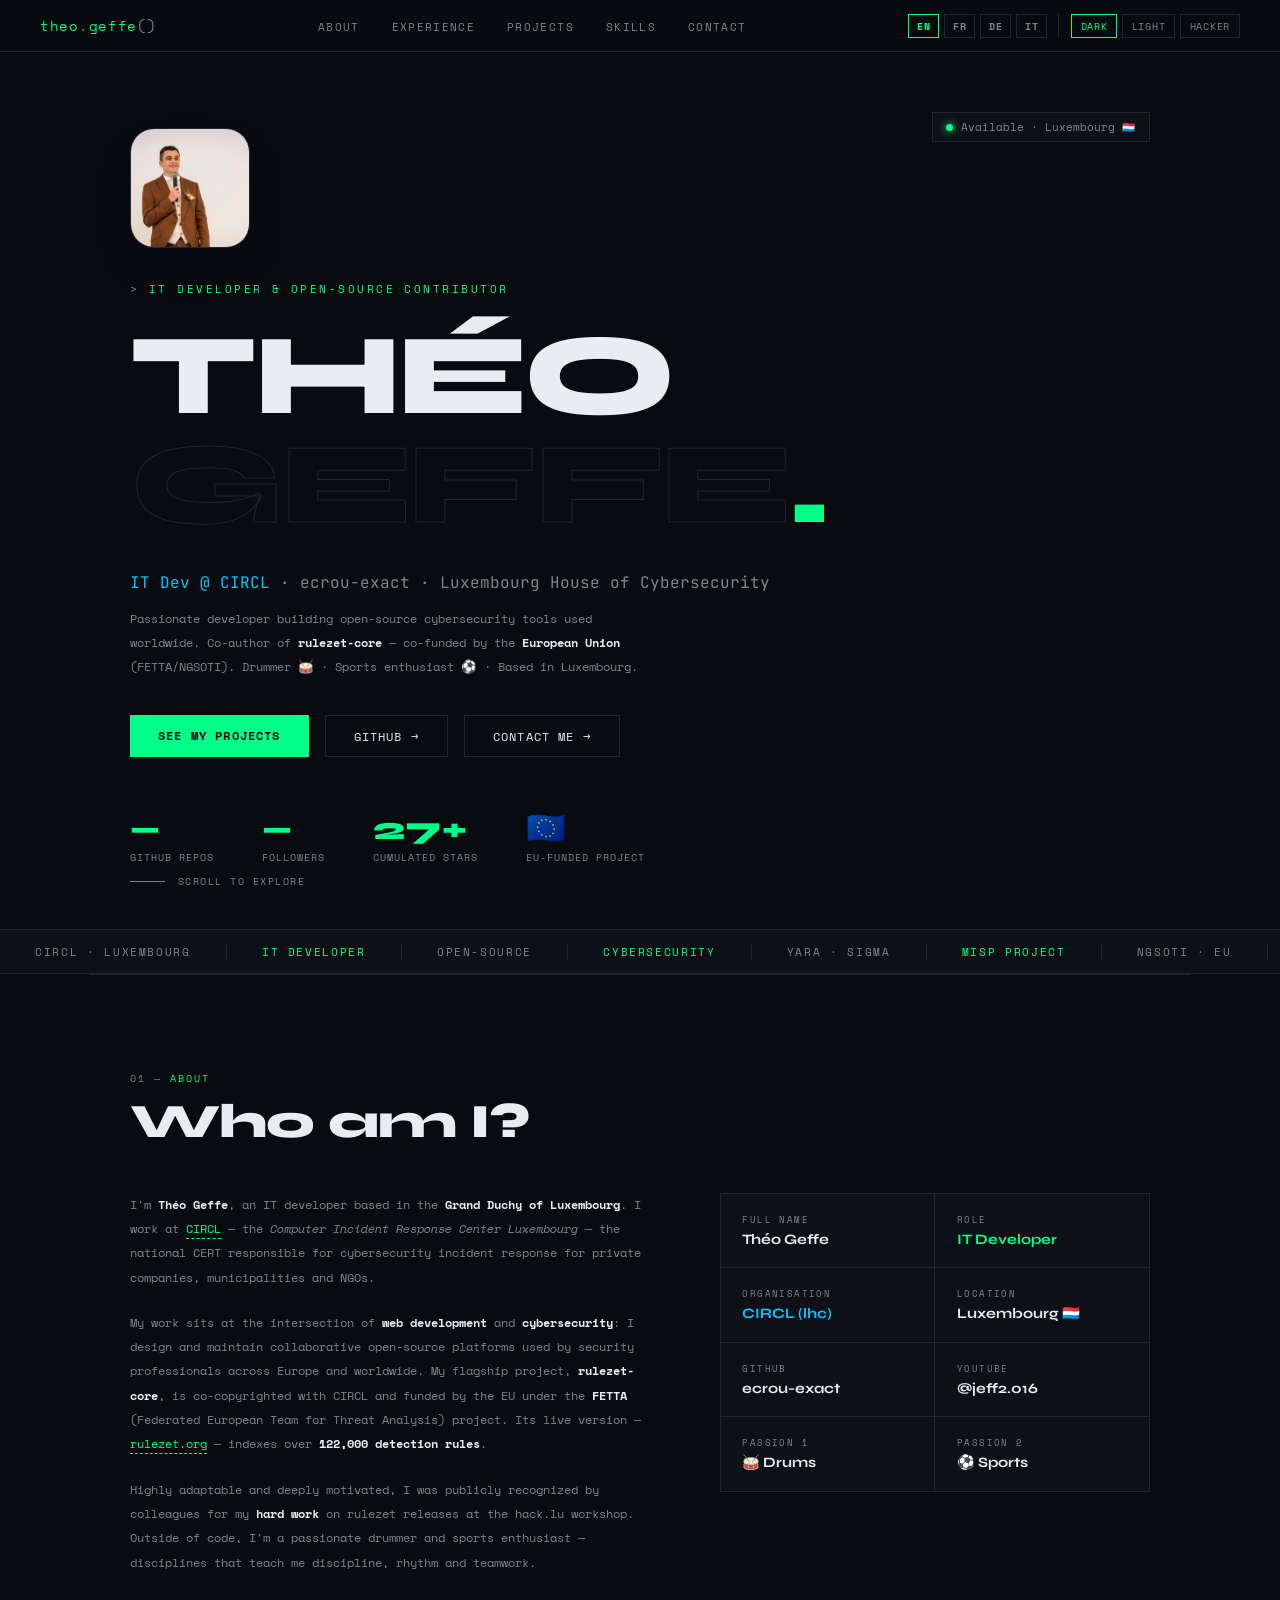
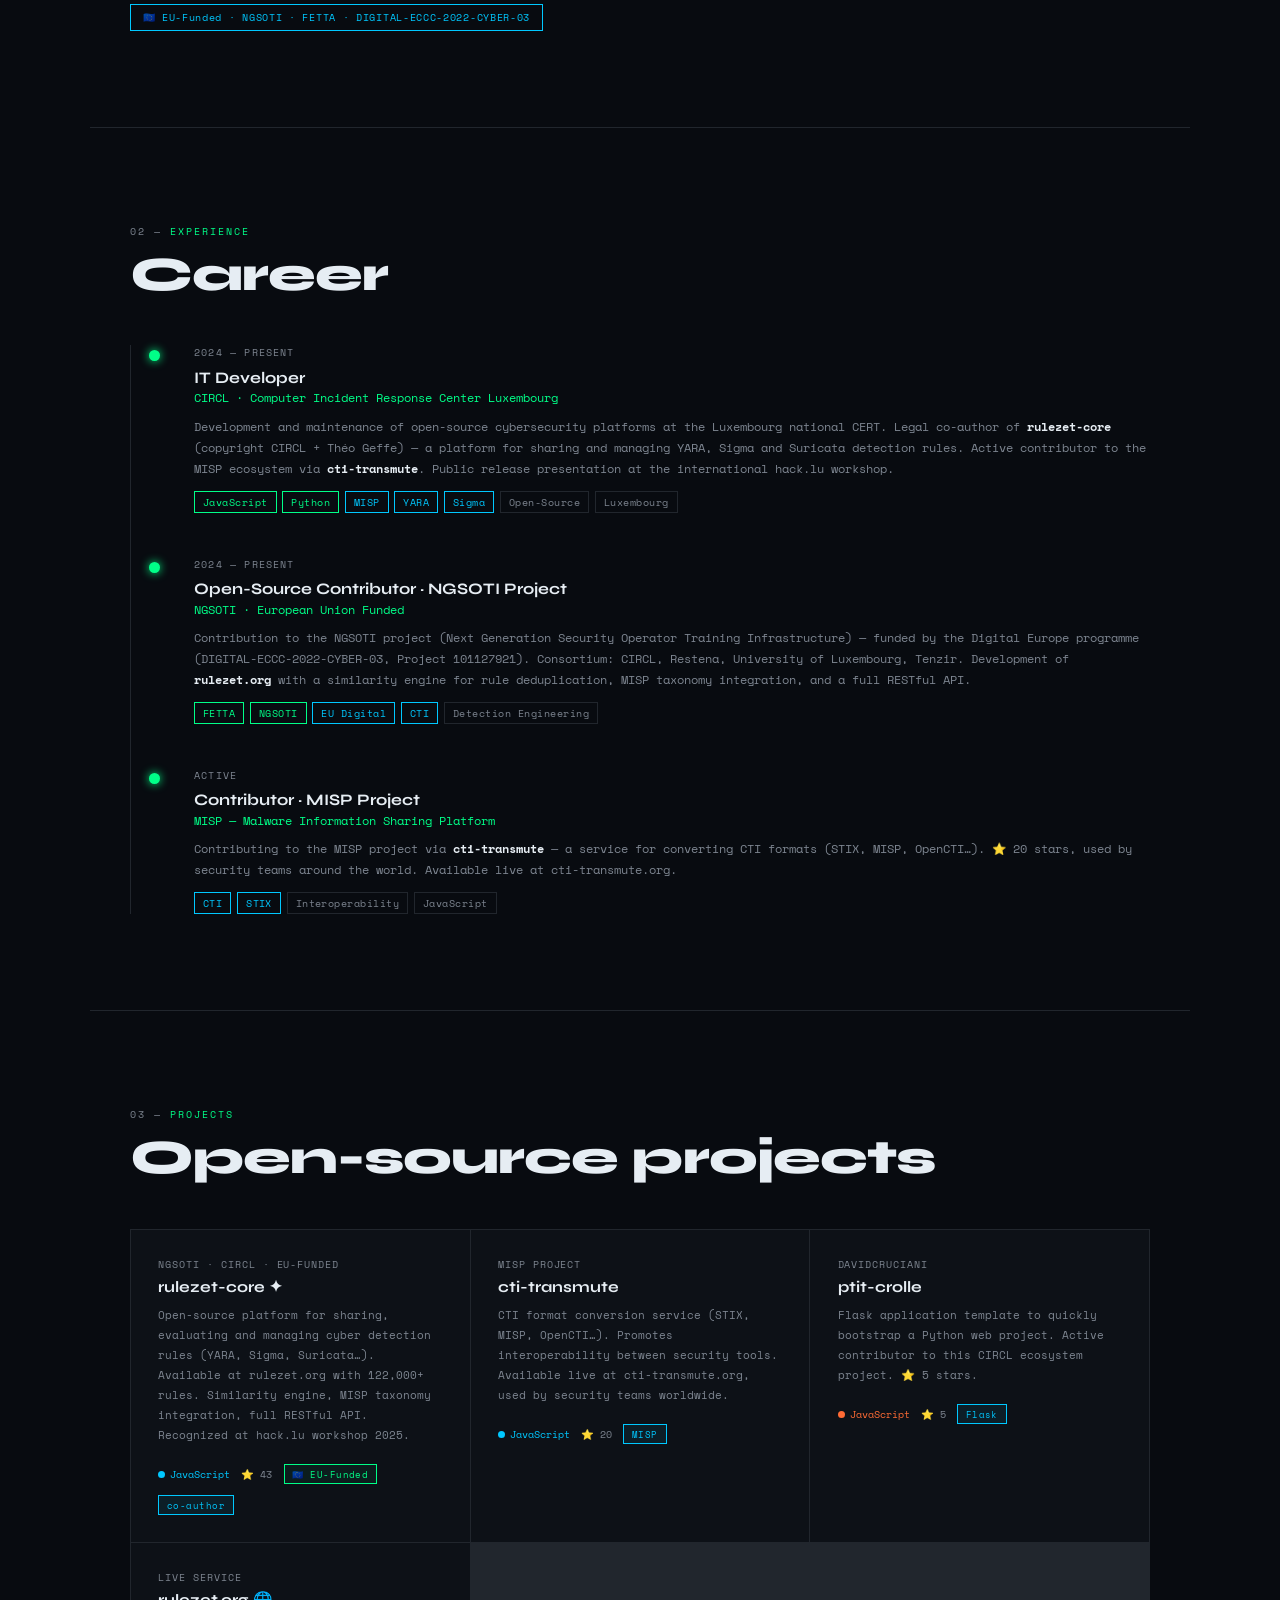
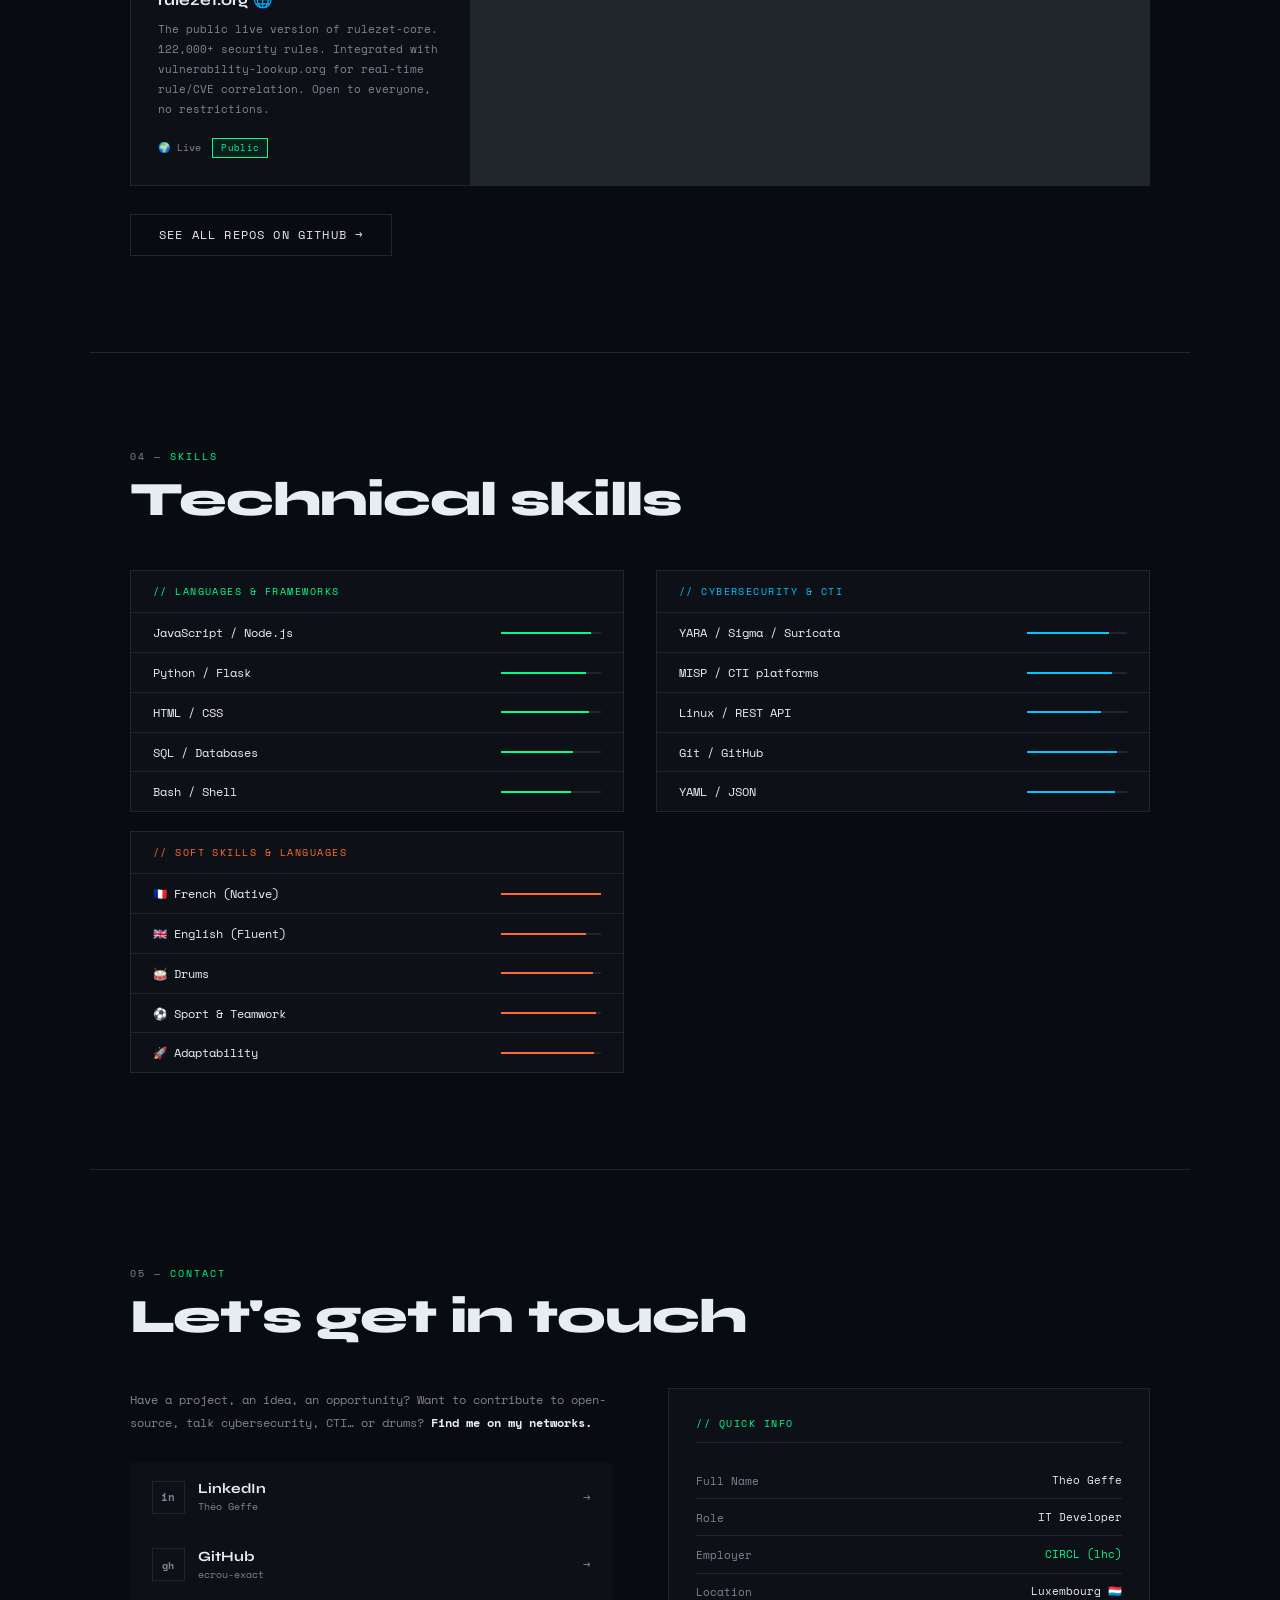
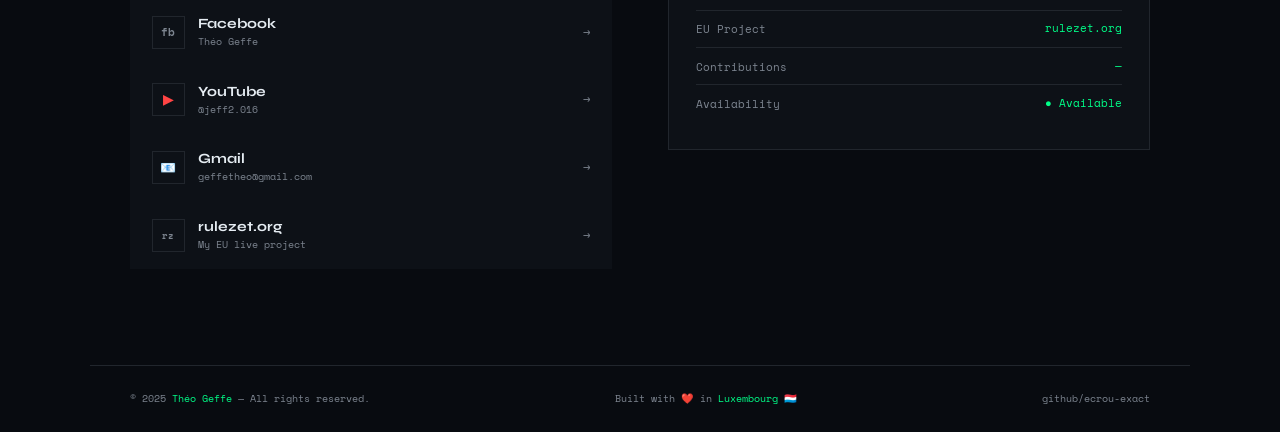
==== commit 027a16fc: "add: [pp] image for home" ====
--- a/index.html
+++ b/index.html
@@ -1,13 +1,16 @@
 <!DOCTYPE html>
 <html lang="en" data-theme="dark">
+
 <head>
   <meta charset="UTF-8">
   <meta name="viewport" content="width=device-width, initial-scale=1.0">
 
   <!-- ═══ SEO META ═══ -->
   <title>Théo Geffe — IT Developer & Cybersecurity Contributor | Luxembourg</title>
-  <meta name="description" content="Théo Geffe — IT Developer at CIRCL (Computer Incident Response Center Luxembourg). Co-author of rulezet-core, MISP Project contributor, EU-funded open-source cybersecurity developer. Specialist in CTI, YARA, Sigma.">
-  <meta name="keywords" content="Théo Geffe, IT Developer, CIRCL, Luxembourg, cybersecurity, open-source, MISP, YARA, Sigma, CTI, rulezet, NGSOTI, ecrou-exact, developer, cyber threat intelligence">
+  <meta name="description"
+    content="Théo Geffe — IT Developer at CIRCL (Computer Incident Response Center Luxembourg). Co-author of rulezet-core, MISP Project contributor, EU-funded open-source cybersecurity developer. Specialist in CTI, YARA, Sigma.">
+  <meta name="keywords"
+    content="Théo Geffe, IT Developer, CIRCL, Luxembourg, cybersecurity, open-source, MISP, YARA, Sigma, CTI, rulezet, NGSOTI, ecrou-exact, developer, cyber threat intelligence">
   <meta name="author" content="Théo Geffe">
   <meta name="robots" content="index, follow">
   <meta name="language" content="en">
@@ -15,19 +18,21 @@
   <link rel="canonical" href="https://ecrou-exact.github.io/theo-geffe-portfolio/">
 
   <!-- ═══ OPEN GRAPH ═══ -->
-  <meta property="og:type"        content="website">
-  <meta property="og:url"         content="https://ecrou-exact.github.io/theo-geffe-portfolio/">
-  <meta property="og:title"       content="Théo Geffe — IT Developer & Cybersecurity | Luxembourg">
-  <meta property="og:description" content="IT Developer at CIRCL Luxembourg. Co-author of rulezet-core (EU/FETTA funded), MISP contributor. Passionate about open-source, cybersecurity, drums and sports.">
-  <meta property="og:image"       content="https://avatars.githubusercontent.com/u/100565171?v=4">
-  <meta property="og:locale"      content="en_US">
-  <meta property="og:site_name"   content="Théo Geffe Portfolio">
+  <meta property="og:type" content="website">
+  <meta property="og:url" content="https://ecrou-exact.github.io/theo-geffe-portfolio/">
+  <meta property="og:title" content="Théo Geffe — IT Developer & Cybersecurity | Luxembourg">
+  <meta property="og:description"
+    content="IT Developer at CIRCL Luxembourg. Co-author of rulezet-core (EU/FETTA funded), MISP contributor. Passionate about open-source, cybersecurity, drums and sports.">
+  <meta property="og:image" content="https://avatars.githubusercontent.com/u/100565171?v=4">
+  <meta property="og:locale" content="en_US">
+  <meta property="og:site_name" content="Théo Geffe Portfolio">
 
   <!-- ═══ TWITTER CARD ═══ -->
-  <meta name="twitter:card"        content="summary_large_image">
-  <meta name="twitter:title"       content="Théo Geffe — IT Developer & Cybersecurity | Luxembourg">
-  <meta name="twitter:description" content="IT Developer at CIRCL Luxembourg. Co-author of rulezet-core (EU-funded), MISP contributor.">
-  <meta name="twitter:image"       content="https://avatars.githubusercontent.com/u/100565171?v=4">
+  <meta name="twitter:card" content="summary_large_image">
+  <meta name="twitter:title" content="Théo Geffe — IT Developer & Cybersecurity | Luxembourg">
+  <meta name="twitter:description"
+    content="IT Developer at CIRCL Luxembourg. Co-author of rulezet-core (EU-funded), MISP contributor.">
+  <meta name="twitter:image" content="https://avatars.githubusercontent.com/u/100565171?v=4">
 
   <!-- ═══ SCHEMA.ORG ═══ -->
   <script type="application/ld+json">
@@ -62,7 +67,9 @@
   <!-- ═══ FONTS ═══ -->
   <link rel="preconnect" href="https://fonts.googleapis.com">
   <link rel="preconnect" href="https://fonts.gstatic.com" crossorigin>
-  <link href="https://fonts.googleapis.com/css2?family=Space+Mono:ital,wght@0,400;0,700;1,400&family=Syne:wght@400;600;700;800&family=JetBrains+Mono:wght@300;400;500&display=swap" rel="stylesheet">
+  <link
+    href="https://fonts.googleapis.com/css2?family=Space+Mono:ital,wght@0,400;0,700;1,400&family=Syne:wght@400;600;700;800&family=JetBrains+Mono:wght@300;400;500&display=swap"
+    rel="stylesheet">
 
   <!-- ═══ STYLES ═══ -->
   <link rel="stylesheet" href="css/themes.css">
@@ -73,6 +80,7 @@
   <link rel="stylesheet" href="css/contact.css">
   <link rel="stylesheet" href="css/responsive.css">
 </head>
+
 <body>
 
   <!-- Matrix background (hacker mode) -->
@@ -87,26 +95,26 @@
     </a>
 
     <ul class="nl" id="nl" role="menubar">
-      <li role="none"><a href="#about"   role="menuitem" data-i18n="nav_about">About</a></li>
-      <li role="none"><a href="#exp"     role="menuitem" data-i18n="nav_exp">Experience</a></li>
-      <li role="none"><a href="#proj"    role="menuitem" data-i18n="nav_projects">Projects</a></li>
-      <li role="none"><a href="#skills"  role="menuitem" data-i18n="nav_skills">Skills</a></li>
+      <li role="none"><a href="#about" role="menuitem" data-i18n="nav_about">About</a></li>
+      <li role="none"><a href="#exp" role="menuitem" data-i18n="nav_exp">Experience</a></li>
+      <li role="none"><a href="#proj" role="menuitem" data-i18n="nav_projects">Projects</a></li>
+      <li role="none"><a href="#skills" role="menuitem" data-i18n="nav_skills">Skills</a></li>
       <li role="none"><a href="#contact" role="menuitem" data-i18n="nav_contact">Contact</a></li>
     </ul>
 
     <div class="nav-right">
       <!-- Language switcher -->
       <div class="lsw" role="group" aria-label="Language selector">
-        <button class="lb on" data-l="en"  aria-pressed="true">EN</button>
-        <button class="lb"    data-l="fr"  aria-pressed="false">FR</button>
-        <button class="lb"    data-l="de"  aria-pressed="false">DE</button>
-        <button class="lb"    data-l="it"  aria-pressed="false">IT</button>
+        <button class="lb on" data-l="en" aria-pressed="true">EN</button>
+        <button class="lb" data-l="fr" aria-pressed="false">FR</button>
+        <button class="lb" data-l="de" aria-pressed="false">DE</button>
+        <button class="lb" data-l="it" aria-pressed="false">IT</button>
       </div>
       <!-- Theme switcher -->
       <div class="tsw" role="group" aria-label="Theme selector">
-        <button class="tb on" data-t="dark"   aria-pressed="true">Dark</button>
-        <button class="tb"    data-t="light"  aria-pressed="false">Light</button>
-        <button class="tb"    data-t="hacker" aria-pressed="false">Hacker</button>
+        <button class="tb on" data-t="dark" aria-pressed="true">Dark</button>
+        <button class="tb" data-t="light" aria-pressed="false">Light</button>
+        <button class="tb" data-t="hacker" aria-pressed="false">Hacker</button>
       </div>
       <!-- Hamburger -->
       <button class="hbg" id="hbg" aria-label="Open menu" aria-expanded="false">
@@ -119,10 +127,17 @@
        HERO
   ══════════════════════════════════ -->
   <section id="hero" aria-label="Introduction">
-    <div class="stbadge">
-      <div class="pulse" aria-hidden="true"></div>
-      <span data-i18n="hero_status">Available · Luxembourg 🇱🇺</span>
-    </div>
+    <div>
+      <div>
+        <img src="assets/pp.jpeg" alt="Théo Geffe profile picture" class="pp">
+      </div>
+      <div class="stbadge">
+        <div class="pulse" aria-hidden="true"></div>
+        <span data-i18n="hero_status">Available · Luxembourg 🇱🇺</span>
+      </div>
+    </div>
+
+
 
     <div class="ey" data-i18n="hero_eyebrow">IT Developer &amp; Open-Source Contributor</div>
 
@@ -142,9 +157,10 @@
     </p>
 
     <div class="ctas">
-      <a class="bf" href="#proj"                                                        data-i18n="hero_cta1">See my projects</a>
-      <a class="bo" href="https://github.com/ecrou-exact" target="_blank" rel="noopener noreferrer" data-i18n="hero_cta2">GitHub →</a>
-      <a class="bo" href="#contact"                                                     data-i18n="hero_cta3">Contact me →</a>
+      <a class="bf" href="#proj" data-i18n="hero_cta1">See my projects</a>
+      <a class="bo" href="https://github.com/ecrou-exact" target="_blank" rel="noopener noreferrer"
+        data-i18n="hero_cta2">GitHub →</a>
+      <a class="bo" href="#contact" data-i18n="hero_cta3">Contact me →</a>
     </div>
 
     <!-- Stats — repos & followers are populated live from GitHub API -->
@@ -158,7 +174,7 @@
         <div class="sl">Followers</div>
       </div>
       <div class="stat">
-        <div class="sn">63+</div>
+        <div class="sn">27+</div>
         <div class="sl" data-i18n="stat_stars">Cumulated Stars</div>
       </div>
       <div class="stat">
@@ -185,23 +201,57 @@
 
     <div class="agrid reveal">
       <div class="at">
-        <p data-i18n="about_p1">I'm <strong>Théo Geffe</strong>, an IT developer based in the <strong>Grand Duchy of Luxembourg</strong>. I work at <a href="https://www.circl.lu" target="_blank" rel="noopener noreferrer">CIRCL</a> — the <em>Computer Incident Response Center Luxembourg</em> — the national CERT responsible for cybersecurity incident response.</p>
-        <p data-i18n="about_p2">My work sits at the intersection of <strong>web development</strong> and <strong>cybersecurity</strong>. My flagship project, <strong>rulezet-core</strong>, is co-copyrighted with CIRCL and EU-funded under the <strong>FETTA</strong> project. Its live version — <a href="https://rulezet.org" target="_blank" rel="noopener noreferrer">rulezet.org</a> — indexes over <strong>122,000 detection rules</strong>.</p>
-        <p data-i18n="about_p3">Highly adaptable and deeply motivated, I was publicly recognized for my <strong>hard work</strong> on rulezet releases at the hack.lu workshop. Outside of code, I'm a passionate drummer and sports enthusiast.</p>
+        <p data-i18n="about_p1">I'm <strong>Théo Geffe</strong>, an IT developer based in the <strong>Grand Duchy of
+            Luxembourg</strong>. I work at <a href="https://www.circl.lu" target="_blank"
+            rel="noopener noreferrer">CIRCL</a> — the <em>Computer Incident Response Center Luxembourg</em> — the
+          national CERT responsible for cybersecurity incident response.</p>
+        <p data-i18n="about_p2">My work sits at the intersection of <strong>web development</strong> and
+          <strong>cybersecurity</strong>. My flagship project, <strong>rulezet-core</strong>, is co-copyrighted with
+          CIRCL and EU-funded under the <strong>FETTA</strong> project. Its live version — <a href="https://rulezet.org"
+            target="_blank" rel="noopener noreferrer">rulezet.org</a> — indexes over <strong>122,000 detection
+            rules</strong>.
+        </p>
+        <p data-i18n="about_p3">Highly adaptable and deeply motivated, I was publicly recognized for my <strong>hard
+            work</strong> on rulezet releases at the hack.lu workshop. Outside of code, I'm a passionate drummer and
+          sports enthusiast.</p>
         <div>
           <span class="eub">🇪🇺 EU-Funded · NGSOTI · FETTA · DIGITAL-ECCC-2022-CYBER-03</span>
         </div>
       </div>
 
       <div class="ig" role="list">
-        <div class="ic" role="listitem"><div class="icl" data-i18n="ic_name">Full Name</div><div class="icv">Théo Geffe</div></div>
-        <div class="ic" role="listitem"><div class="icl" data-i18n="ic_role">Role</div><div class="icv a">IT Developer</div></div>
-        <div class="ic" role="listitem"><div class="icl" data-i18n="ic_org">Organisation</div><div class="icv b">CIRCL (lhc)</div></div>
-        <div class="ic" role="listitem"><div class="icl" data-i18n="ic_location">Location</div><div class="icv">Luxembourg 🇱🇺</div></div>
-        <div class="ic" role="listitem"><div class="icl" data-i18n="ic_github">GitHub</div><div class="icv">ecrou-exact</div></div>
-        <div class="ic" role="listitem"><div class="icl" data-i18n="ic_youtube">YouTube</div><div class="icv">@jeff2.016</div></div>
-        <div class="ic" role="listitem"><div class="icl" data-i18n="ic_passion1">Passion 1</div><div class="icv" data-i18n="ic_val_passion1">🥁 Drums</div></div>
-        <div class="ic" role="listitem"><div class="icl" data-i18n="ic_passion2">Passion 2</div><div class="icv" data-i18n="ic_val_passion2">⚽ Sports</div></div>
+        <div class="ic" role="listitem">
+          <div class="icl" data-i18n="ic_name">Full Name</div>
+          <div class="icv">Théo Geffe</div>
+        </div>
+        <div class="ic" role="listitem">
+          <div class="icl" data-i18n="ic_role">Role</div>
+          <div class="icv a">IT Developer</div>
+        </div>
+        <div class="ic" role="listitem">
+          <div class="icl" data-i18n="ic_org">Organisation</div>
+          <div class="icv b">CIRCL (lhc)</div>
+        </div>
+        <div class="ic" role="listitem">
+          <div class="icl" data-i18n="ic_location">Location</div>
+          <div class="icv">Luxembourg 🇱🇺</div>
+        </div>
+        <div class="ic" role="listitem">
+          <div class="icl" data-i18n="ic_github">GitHub</div>
+          <div class="icv">ecrou-exact</div>
+        </div>
+        <div class="ic" role="listitem">
+          <div class="icl" data-i18n="ic_youtube">YouTube</div>
+          <div class="icv">@jeff2.016</div>
+        </div>
+        <div class="ic" role="listitem">
+          <div class="icl" data-i18n="ic_passion1">Passion 1</div>
+          <div class="icv" data-i18n="ic_val_passion1">🥁 Drums</div>
+        </div>
+        <div class="ic" role="listitem">
+          <div class="icl" data-i18n="ic_passion2">Passion 2</div>
+          <div class="icv" data-i18n="ic_val_passion2">⚽ Sports</div>
+        </div>
       </div>
     </div>
   </section>
@@ -219,7 +269,10 @@
         <div class="tld" data-i18n="exp1_date">2024 — Present</div>
         <div class="tlr" data-i18n="exp1_role">IT Developer</div>
         <div class="tlo" data-i18n="exp1_org">CIRCL · Computer Incident Response Center Luxembourg</div>
-        <div class="tldesc" data-i18n="exp1_desc">Development and maintenance of open-source cybersecurity platforms at the Luxembourg national CERT. Legal co-author of <strong>rulezet-core</strong>. Active contributor to the MISP ecosystem via <strong>cti-transmute</strong>. Public release presentation at the international hack.lu workshop.</div>
+        <div class="tldesc" data-i18n="exp1_desc">Development and maintenance of open-source cybersecurity platforms at
+          the Luxembourg national CERT. Legal co-author of <strong>rulezet-core</strong>. Active contributor to the MISP
+          ecosystem via <strong>cti-transmute</strong>. Public release presentation at the international hack.lu
+          workshop.</div>
         <div class="tags">
           <span class="tag a">JavaScript</span><span class="tag a">Python</span>
           <span class="tag b">MISP</span><span class="tag b">YARA</span><span class="tag b">Sigma</span>
@@ -231,7 +284,9 @@
         <div class="tld" data-i18n="exp2_date">2024 — Present</div>
         <div class="tlr" data-i18n="exp2_role">Open-Source Contributor · NGSOTI Project</div>
         <div class="tlo" data-i18n="exp2_org">NGSOTI · European Union Funded</div>
-        <div class="tldesc" data-i18n="exp2_desc">Contribution to the NGSOTI project — funded by the Digital Europe programme (DIGITAL-ECCC-2022-CYBER-03, Project 101127921). Development of <strong>rulezet.org</strong> with similarity engine, MISP taxonomy integration, and full RESTful API.</div>
+        <div class="tldesc" data-i18n="exp2_desc">Contribution to the NGSOTI project — funded by the Digital Europe
+          programme (DIGITAL-ECCC-2022-CYBER-03, Project 101127921). Development of <strong>rulezet.org</strong> with
+          similarity engine, MISP taxonomy integration, and full RESTful API.</div>
         <div class="tags">
           <span class="tag a">FETTA</span><span class="tag a">NGSOTI</span>
           <span class="tag b">EU Digital</span><span class="tag b">CTI</span>
@@ -243,7 +298,8 @@
         <div class="tld" data-i18n="exp3_date">Active</div>
         <div class="tlr" data-i18n="exp3_role">Contributor · MISP Project</div>
         <div class="tlo" data-i18n="exp3_org">MISP — Malware Information Sharing Platform</div>
-        <div class="tldesc" data-i18n="exp3_desc">Contributing to the MISP project via <strong>cti-transmute</strong> — a CTI format conversion service (STIX, MISP, OpenCTI…). ⭐ 20 stars, used by security teams worldwide.</div>
+        <div class="tldesc" data-i18n="exp3_desc">Contributing to the MISP project via <strong>cti-transmute</strong> —
+          a CTI format conversion service (STIX, MISP, OpenCTI…). ⭐ 20 stars, used by security teams worldwide.</div>
         <div class="tags">
           <span class="tag b">CTI</span><span class="tag b">STIX</span>
           <span class="tag">Interoperability</span><span class="tag">JavaScript</span>
@@ -261,10 +317,13 @@
     <h2 class="stitle reveal" id="proj-title" data-i18n="title_projects">Open-source projects</h2>
 
     <div class="pgrid reveal" role="list">
-      <a class="pc f" href="https://github.com/ngsoti/rulezet-core" target="_blank" rel="noopener noreferrer" role="listitem">
+      <a class="pc f" href="https://github.com/ngsoti/rulezet-core" target="_blank" rel="noopener noreferrer"
+        role="listitem">
         <div class="pco" data-i18n="proj1_org">ngsoti · CIRCL · EU-Funded</div>
         <div class="pcn" data-i18n="proj1_name">rulezet-core ✦</div>
-        <div class="pcd" data-i18n="proj1_desc">Open-source platform for sharing, evaluating and managing cyber detection rules (YARA, Sigma, Suricata…). Available at rulezet.org with 122,000+ rules. Similarity engine, MISP integration, RESTful API. Recognized at hack.lu workshop 2025.</div>
+        <div class="pcd" data-i18n="proj1_desc">Open-source platform for sharing, evaluating and managing cyber
+          detection rules (YARA, Sigma, Suricata…). Available at rulezet.org with 122,000+ rules. Similarity engine,
+          MISP integration, RESTful API. Recognized at hack.lu workshop 2025.</div>
         <div class="pcm">
           <span class="pcl">JavaScript</span>
           <span class="pcst">⭐ 43</span>
@@ -273,10 +332,12 @@
         </div>
       </a>
 
-      <a class="pc" href="https://github.com/MISP/cti-transmute" target="_blank" rel="noopener noreferrer" role="listitem">
+      <a class="pc" href="https://github.com/MISP/cti-transmute" target="_blank" rel="noopener noreferrer"
+        role="listitem">
         <div class="pco" data-i18n="proj2_org">MISP Project</div>
         <div class="pcn" data-i18n="proj2_name">cti-transmute</div>
-        <div class="pcd" data-i18n="proj2_desc">CTI format conversion service (STIX, MISP, OpenCTI…). Promotes interoperability between security tools. Available live at cti-transmute.org.</div>
+        <div class="pcd" data-i18n="proj2_desc">CTI format conversion service (STIX, MISP, OpenCTI…). Promotes
+          interoperability between security tools. Available live at cti-transmute.org.</div>
         <div class="pcm">
           <span class="pcl">JavaScript</span>
           <span class="pcst">⭐ 20</span>
@@ -284,10 +345,12 @@
         </div>
       </a>
 
-      <a class="pc" href="https://github.com/DavidCruciani/ptit-crolle" target="_blank" rel="noopener noreferrer" role="listitem">
+      <a class="pc" href="https://github.com/DavidCruciani/ptit-crolle" target="_blank" rel="noopener noreferrer"
+        role="listitem">
         <div class="pco" data-i18n="proj3_org">DavidCruciani</div>
         <div class="pcn" data-i18n="proj3_name">ptit-crolle</div>
-        <div class="pcd" data-i18n="proj3_desc">Flask application template to quickly bootstrap a Python web project. Active contributor. ⭐ 5 stars.</div>
+        <div class="pcd" data-i18n="proj3_desc">Flask application template to quickly bootstrap a Python web project.
+          Active contributor. ⭐ 5 stars.</div>
         <div class="pcm">
           <span class="pcl c">JavaScript</span>
           <span class="pcst">⭐ 5</span>
@@ -298,7 +361,8 @@
       <a class="pc" href="https://rulezet.org" target="_blank" rel="noopener noreferrer" role="listitem">
         <div class="pco" data-i18n="proj4_org">Live Service</div>
         <div class="pcn" data-i18n="proj4_name">rulezet.org 🌐</div>
-        <div class="pcd" data-i18n="proj4_desc">The public live version of rulezet-core. 122,000+ security rules. Integrated with vulnerability-lookup.org for real-time rule/CVE correlation.</div>
+        <div class="pcd" data-i18n="proj4_desc">The public live version of rulezet-core. 122,000+ security rules.
+          Integrated with vulnerability-lookup.org for real-time rule/CVE correlation.</div>
         <div class="pcm">
           <span class="pcst" data-i18n="badge_live">🌍 Live</span>
           <span class="pcb eu" data-i18n="badge_public">Public</span>
@@ -306,7 +370,8 @@
       </a>
     </div>
 
-    <a class="bo reveal" href="https://github.com/ecrou-exact" target="_blank" rel="noopener noreferrer" data-i18n="proj_see_all">
+    <a class="bo reveal" href="https://github.com/ecrou-exact" target="_blank" rel="noopener noreferrer"
+      data-i18n="proj_see_all">
       See all repos on GitHub →
     </a>
   </section>
@@ -323,37 +388,96 @@
       <!-- Left column -->
       <div>
         <div class="sg">
-          <div class="sgh"     data-i18n="sg1_title">// Languages &amp; Frameworks</div>
-          <div class="sr"><span class="srn" data-i18n="skill_js">JavaScript / Node.js</span>  <div class="sbar"><div class="sf"   data-w=".9"></div></div></div>
-          <div class="sr"><span class="srn" data-i18n="skill_py">Python / Flask</span>         <div class="sbar"><div class="sf"   data-w=".85"></div></div></div>
-          <div class="sr"><span class="srn" data-i18n="skill_html">HTML / CSS</span>           <div class="sbar"><div class="sf"   data-w=".88"></div></div></div>
-          <div class="sr"><span class="srn" data-i18n="skill_sql">SQL / Databases</span>       <div class="sbar"><div class="sf"   data-w=".72"></div></div></div>
-          <div class="sr"><span class="srn" data-i18n="skill_bash">Bash / Shell</span>         <div class="sbar"><div class="sf"   data-w=".7"></div></div></div>
+          <div class="sgh" data-i18n="sg1_title">// Languages &amp; Frameworks</div>
+          <div class="sr"><span class="srn" data-i18n="skill_js">JavaScript / Vue.js</span>
+            <div class="sbar">
+              <div class="sf" data-w=".9"></div>
+            </div>
+          </div>
+          <div class="sr"><span class="srn" data-i18n="skill_py">Python / Flask</span>
+            <div class="sbar">
+              <div class="sf" data-w=".85"></div>
+            </div>
+          </div>
+          <div class="sr"><span class="srn" data-i18n="skill_html">HTML / CSS</span>
+            <div class="sbar">
+              <div class="sf" data-w=".88"></div>
+            </div>
+          </div>
+          <div class="sr"><span class="srn" data-i18n="skill_sql">SQL / Databases</span>
+            <div class="sbar">
+              <div class="sf" data-w=".72"></div>
+            </div>
+          </div>
+          <div class="sr"><span class="srn" data-i18n="skill_bash">Bash / Shell</span>
+            <div class="sbar">
+              <div class="sf" data-w=".7"></div>
+            </div>
+          </div>
         </div>
 
         <br>
 
         <!-- Languages (spoken) + Soft Skills -->
         <div class="sg">
-          <div class="sgh c"   data-i18n="sg3_title">// Soft Skills &amp; Languages</div>
-          <div class="sr"><span class="srn" data-i18n="skill_french">🇫🇷 French (Native)</span>   <div class="sbar"><div class="sf c" data-w="1"></div></div></div>
-          <div class="sr"><span class="srn" data-i18n="skill_english">🇬🇧 English (Fluent)</span>  <div class="sbar"><div class="sf c" data-w=".85"></div></div></div>
-          <div class="sr"><span class="srn" data-i18n="skill_drums">🥁 Drums</span>               <div class="sbar"><div class="sf c" data-w=".92"></div></div></div>
-          <div class="sr"><span class="srn" data-i18n="skill_sport">⚽ Sport &amp; Teamwork</span><div class="sbar"><div class="sf c" data-w=".95"></div></div></div>
-          <div class="sr"><span class="srn" data-i18n="skill_adapt">🚀 Adaptability</span>        <div class="sbar"><div class="sf c" data-w=".93"></div></div></div>
+          <div class="sgh c" data-i18n="sg3_title">// Soft Skills &amp; Languages</div>
+          <div class="sr"><span class="srn" data-i18n="skill_french">🇫🇷 French (Native)</span>
+            <div class="sbar">
+              <div class="sf c" data-w="1"></div>
+            </div>
+          </div>
+          <div class="sr"><span class="srn" data-i18n="skill_english">🇬🇧 English (Fluent)</span>
+            <div class="sbar">
+              <div class="sf c" data-w=".85"></div>
+            </div>
+          </div>
+          <div class="sr"><span class="srn" data-i18n="skill_drums">🥁 Drums</span>
+            <div class="sbar">
+              <div class="sf c" data-w=".92"></div>
+            </div>
+          </div>
+          <div class="sr"><span class="srn" data-i18n="skill_sport">⚽ Sport &amp; Teamwork</span>
+            <div class="sbar">
+              <div class="sf c" data-w=".95"></div>
+            </div>
+          </div>
+          <div class="sr"><span class="srn" data-i18n="skill_adapt">🚀 Adaptability</span>
+            <div class="sbar">
+              <div class="sf c" data-w=".93"></div>
+            </div>
+          </div>
         </div>
       </div>
 
       <!-- Right column -->
       <div>
         <div class="sg">
-          <div class="sgh b"   data-i18n="sg2_title">// Cybersecurity &amp; CTI</div>
-          <div class="sr"><span class="srn" data-i18n="skill_yara">YARA / Sigma / Suricata</span> <div class="sbar"><div class="sf b" data-w=".82"></div></div></div>
-          <div class="sr"><span class="srn" data-i18n="skill_misp">MISP / CTI platforms</span>    <div class="sbar"><div class="sf b" data-w=".85"></div></div></div>
-          <div class="sr"><span class="srn" data-i18n="skill_stix">STIX / OpenCTI</span>          <div class="sbar"><div class="sf b" data-w=".75"></div></div></div>
-          <div class="sr"><span class="srn" data-i18n="skill_linux">Linux / Docker</span>         <div class="sbar"><div class="sf b" data-w=".74"></div></div></div>
-          <div class="sr"><span class="srn" data-i18n="skill_git">Git / GitHub</span>             <div class="sbar"><div class="sf b" data-w=".9"></div></div></div>
-          <div class="sr"><span class="srn" data-i18n="skill_api">REST API / JSON</span>          <div class="sbar"><div class="sf b" data-w=".88"></div></div></div>
+          <div class="sgh b" data-i18n="sg2_title">// Cybersecurity &amp; CTI</div>
+          <div class="sr"><span class="srn" data-i18n="skill_yara">YARA / Sigma / Suricata</span>
+            <div class="sbar">
+              <div class="sf b" data-w=".82"></div>
+            </div>
+          </div>
+          <div class="sr"><span class="srn" data-i18n="skill_misp">MISP / CTI platforms</span>
+            <div class="sbar">
+              <div class="sf b" data-w=".85"></div>
+            </div>
+          </div>
+          <div class="sr"><span class="srn" data-i18n="skill_linux">Linux / REST API</span>
+            <div class="sbar">
+              <div class="sf b" data-w=".74"></div>
+            </div>
+          </div>
+          <div class="sr"><span class="srn" data-i18n="skill_git">Git / GitHub</span>
+            <div class="sbar">
+              <div class="sf b" data-w=".9"></div>
+            </div>
+          </div>
+          <div class="sr"><span class="srn" data-i18n="skill_api">YAML / JSON</span>
+            <div class="sbar">
+              <div class="sf b" data-w=".88"></div>
+            </div>
+          </div>
         </div>
       </div>
     </div>
@@ -369,27 +493,72 @@
 
     <div class="cgrid reveal">
       <div>
-        <p class="cl" data-i18n="contact_lead">Have a project, an idea, an opportunity?<br>Want to contribute to open-source, talk cybersecurity, CTI… or drums?<br><strong>Find me on my networks.</strong></p>
+        <p class="cl" data-i18n="contact_lead">Have a project, an idea, an opportunity?<br>Want to contribute to
+          open-source, talk cybersecurity, CTI… or drums?<br><strong>Find me on my networks.</strong></p>
 
         <nav class="ss" aria-label="Social networks">
-          <a class="srow" href="https://www.linkedin.com/in/th%C3%A9o-geffe-348453359/" target="_blank" rel="noopener noreferrer">
-            <div class="srl"><div class="sic">in</div><div><div class="snm">LinkedIn</div><div class="shd">Théo Geffe</div></div></div>
+          <a class="srow" href="https://www.linkedin.com/in/th%C3%A9o-geffe-348453359/" target="_blank"
+            rel="noopener noreferrer">
+            <div class="srl">
+              <div class="sic">in</div>
+              <div>
+                <div class="snm">LinkedIn</div>
+                <div class="shd">Théo Geffe</div>
+              </div>
+            </div>
             <span class="sarr" aria-hidden="true">→</span>
           </a>
           <a class="srow" href="https://github.com/ecrou-exact" target="_blank" rel="noopener noreferrer">
-            <div class="srl"><div class="sic" style="font-size:.6rem;">gh</div><div><div class="snm">GitHub</div><div class="shd">ecrou-exact</div></div></div>
+            <div class="srl">
+              <div class="sic" style="font-size:.6rem;">gh</div>
+              <div>
+                <div class="snm">GitHub</div>
+                <div class="shd">ecrou-exact</div>
+              </div>
+            </div>
             <span class="sarr" aria-hidden="true">→</span>
           </a>
-          <a class="srow" href="https://www.facebook.com/people/Th%C3%A9o-Geffe/pfbid024kxkSgjGqZXkdiEmrsVvzE1ZGVvGhqHWQ1d2nc8NzDsk7mdJGco8UWjtNep5Ngq9l/" target="_blank" rel="noopener noreferrer">
-            <div class="srl"><div class="sic" style="font-weight:700;">fb</div><div><div class="snm">Facebook</div><div class="shd">Théo Geffe</div></div></div>
+          <a class="srow"
+            href="https://www.facebook.com/people/Th%C3%A9o-Geffe/pfbid024kxkSgjGqZXkdiEmrsVvzE1ZGVvGhqHWQ1d2nc8NzDsk7mdJGco8UWjtNep5Ngq9l/"
+            target="_blank" rel="noopener noreferrer">
+            <div class="srl">
+              <div class="sic" style="font-weight:700;">fb</div>
+              <div>
+                <div class="snm">Facebook</div>
+                <div class="shd">Théo Geffe</div>
+              </div>
+            </div>
             <span class="sarr" aria-hidden="true">→</span>
           </a>
           <a class="srow" href="https://www.youtube.com/@jeff2.016" target="_blank" rel="noopener noreferrer">
-            <div class="srl"><div class="sic" style="color:#ff4444;font-size:.8rem;">▶</div><div><div class="snm">YouTube</div><div class="shd">@jeff2.016</div></div></div>
+            <div class="srl">
+              <div class="sic" style="color:#ff4444;font-size:.8rem;">▶</div>
+              <div>
+                <div class="snm">YouTube</div>
+                <div class="shd">@jeff2.016</div>
+              </div>
+            </div>
             <span class="sarr" aria-hidden="true">→</span>
           </a>
+          <a class="srow" href="mailto:geffetheo@gmail.com" target="_blank" rel="noopener noreferrer">
+            <div class="srl">
+              <div class="sic" style="color:#ff4444;font-size:.8rem;">📧</div>
+              <div>
+                <div class="snm">Gmail</div>
+                <div class="shd">geffetheo@gmail.com</div>
+              </div>
+            </div>
+            <span class="sarr" aria-hidden="true">→</span>
+          </a>
+
           <a class="srow" href="https://rulezet.org" target="_blank" rel="noopener noreferrer">
-            <div class="srl"><div class="sic" style="font-size:.58rem;">rz</div><div><div class="snm">rulezet.org</div><div class="shd">My EU live project</div></div></div>
+            <div class="srl">
+              <div class="sic" style="font-size:.58rem;">rz</div>
+              <div>
+                <div class="snm">rulezet.org</div>
+                <div class="shd">My EU live project</div>
+              </div>
+            </div>
             <span class="sarr" aria-hidden="true">→</span>
           </a>
         </nav>
@@ -397,13 +566,18 @@
 
       <div class="qfc">
         <div class="qft" data-i18n="qf_title">// Quick info</div>
-        <div class="qr"><span class="qk" data-i18n="qf_name">Full Name</span>   <span class="qv">Théo Geffe</span></div>
-        <div class="qr"><span class="qk" data-i18n="qf_role">Role</span>         <span class="qv">IT Developer</span></div>
-        <div class="qr"><span class="qk" data-i18n="qf_employer">Employer</span> <span class="qv"><a href="https://www.circl.lu" target="_blank" rel="noopener noreferrer">CIRCL (lhc)</a></span></div>
-        <div class="qr"><span class="qk" data-i18n="qf_location">Location</span> <span class="qv">Luxembourg 🇱🇺</span></div>
-        <div class="qr"><span class="qk" data-i18n="qf_eu">EU Project</span>     <span class="qv"><a href="https://rulezet.org" target="_blank" rel="noopener noreferrer">rulezet.org</a></span></div>
-        <div class="qr"><span class="qk" data-i18n="qf_contrib">Contributions</span> <span class="qv ac" data-stat="followers">—</span></div>
-        <div class="qr"><span class="qk" data-i18n="qf_avail">Availability</span><span class="qv ac" data-i18n="qf_avail_val">● Available</span></div>
+        <div class="qr"><span class="qk" data-i18n="qf_name">Full Name</span> <span class="qv">Théo Geffe</span></div>
+        <div class="qr"><span class="qk" data-i18n="qf_role">Role</span> <span class="qv">IT Developer</span></div>
+        <div class="qr"><span class="qk" data-i18n="qf_employer">Employer</span> <span class="qv"><a
+              href="https://www.circl.lu" target="_blank" rel="noopener noreferrer">CIRCL (lhc)</a></span></div>
+        <div class="qr"><span class="qk" data-i18n="qf_location">Location</span> <span class="qv">Luxembourg 🇱🇺</span>
+        </div>
+        <div class="qr"><span class="qk" data-i18n="qf_eu">EU Project</span> <span class="qv"><a
+              href="https://rulezet.org" target="_blank" rel="noopener noreferrer">rulezet.org</a></span></div>
+        <div class="qr"><span class="qk" data-i18n="qf_contrib">Contributions</span> <span class="qv ac"
+            data-stat="followers">—</span></div>
+        <div class="qr"><span class="qk" data-i18n="qf_avail">Availability</span><span class="qv ac"
+            data-i18n="qf_avail_val">● Available</span></div>
       </div>
     </div>
   </section>
@@ -414,7 +588,8 @@
   <footer role="contentinfo">
     <div>© 2025 <span class="fc">Théo Geffe</span> — <span data-i18n="footer_rights">All rights reserved.</span></div>
     <div><span data-i18n="footer_built">Built with ❤️ in</span> <span class="fc">Luxembourg 🇱🇺</span></div>
-    <a href="https://github.com/ecrou-exact" target="_blank" rel="noopener noreferrer" class="flink">github/ecrou-exact</a>
+    <a href="https://github.com/ecrou-exact" target="_blank" rel="noopener noreferrer"
+      class="flink">github/ecrou-exact</a>
   </footer>
 
   <!-- Back to top -->
@@ -432,4 +607,5 @@
   <!-- Init i18n after all scripts loaded -->
   <script>document.addEventListener('DOMContentLoaded', initI18n);</script>
 </body>
-</html>
+
+</html>
--- a/css/base.css
+++ b/css/base.css
@@ -19,6 +19,19 @@
   overflow-x: hidden;
   transition: var(--transition);
 }
+.pp {
+  width: 120px;
+  height: 120px;
+  border-radius: 24px;
+  object-fit: cover;
+  border: 1px solid var(--border);
+  box-shadow: 0 20px 40px rgba(0,0,0,0.1);
+  display: block;
+  margin-bottom: 2rem;
+  animation: fadeLeft 0.7s 1.1s forwards;
+  opacity: 0
+}
+
 
 a {
   color: inherit;
@@ -169,6 +182,11 @@
   to   { opacity: 1; transform: translateY(0); }
 }
 
+@keyframes fadeLeft {
+  from { opacity: 0; transform: translateX(-26px); }
+  to   { opacity: 1; transform: translateX(0); }
+}
+
 @keyframes blink {
   0%, 100% { opacity: 1; }
   50%       { opacity: 0.3; }
--- a/css/contact.css
+++ b/css/contact.css
@@ -24,7 +24,7 @@
 
 /* Stack de liens sociaux */
 .ss {
-  display: flex;
+  display: contents;
   flex-direction: column;
   gap: 1px;
   background: var(--border);
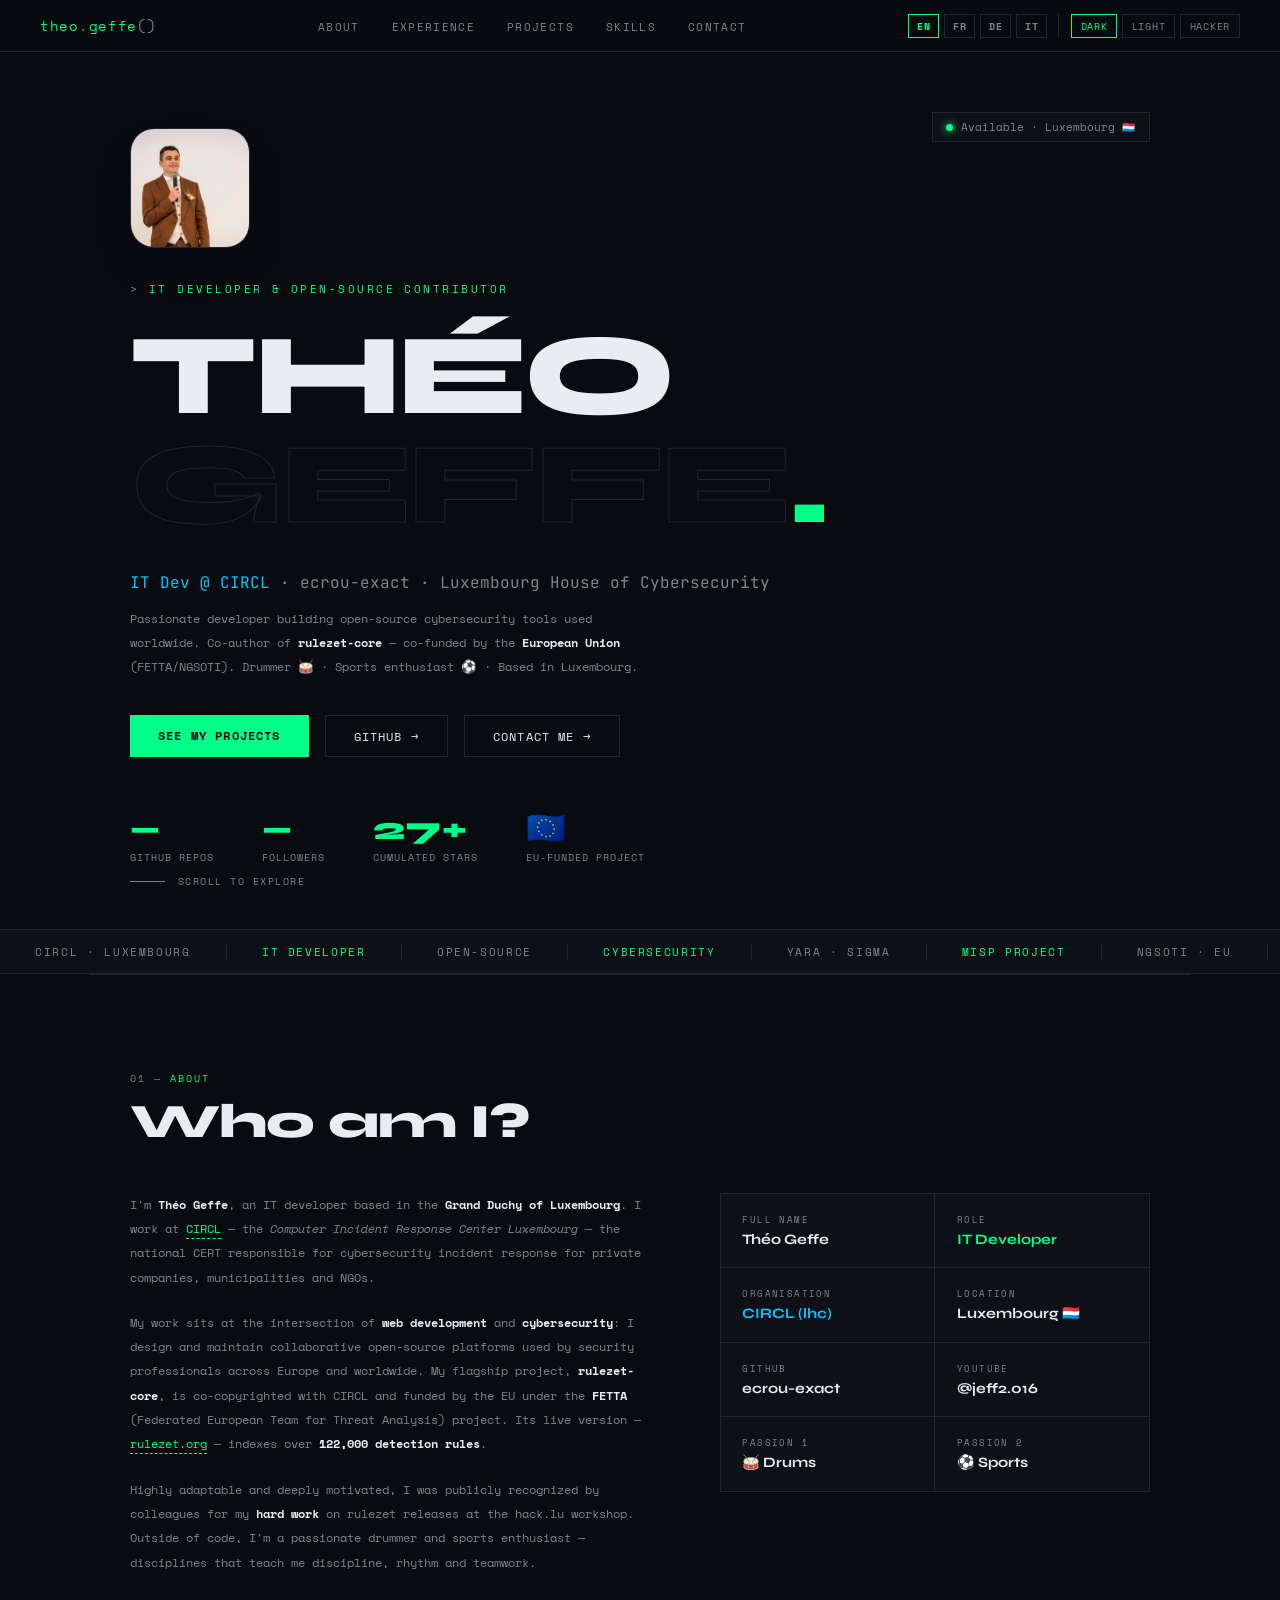
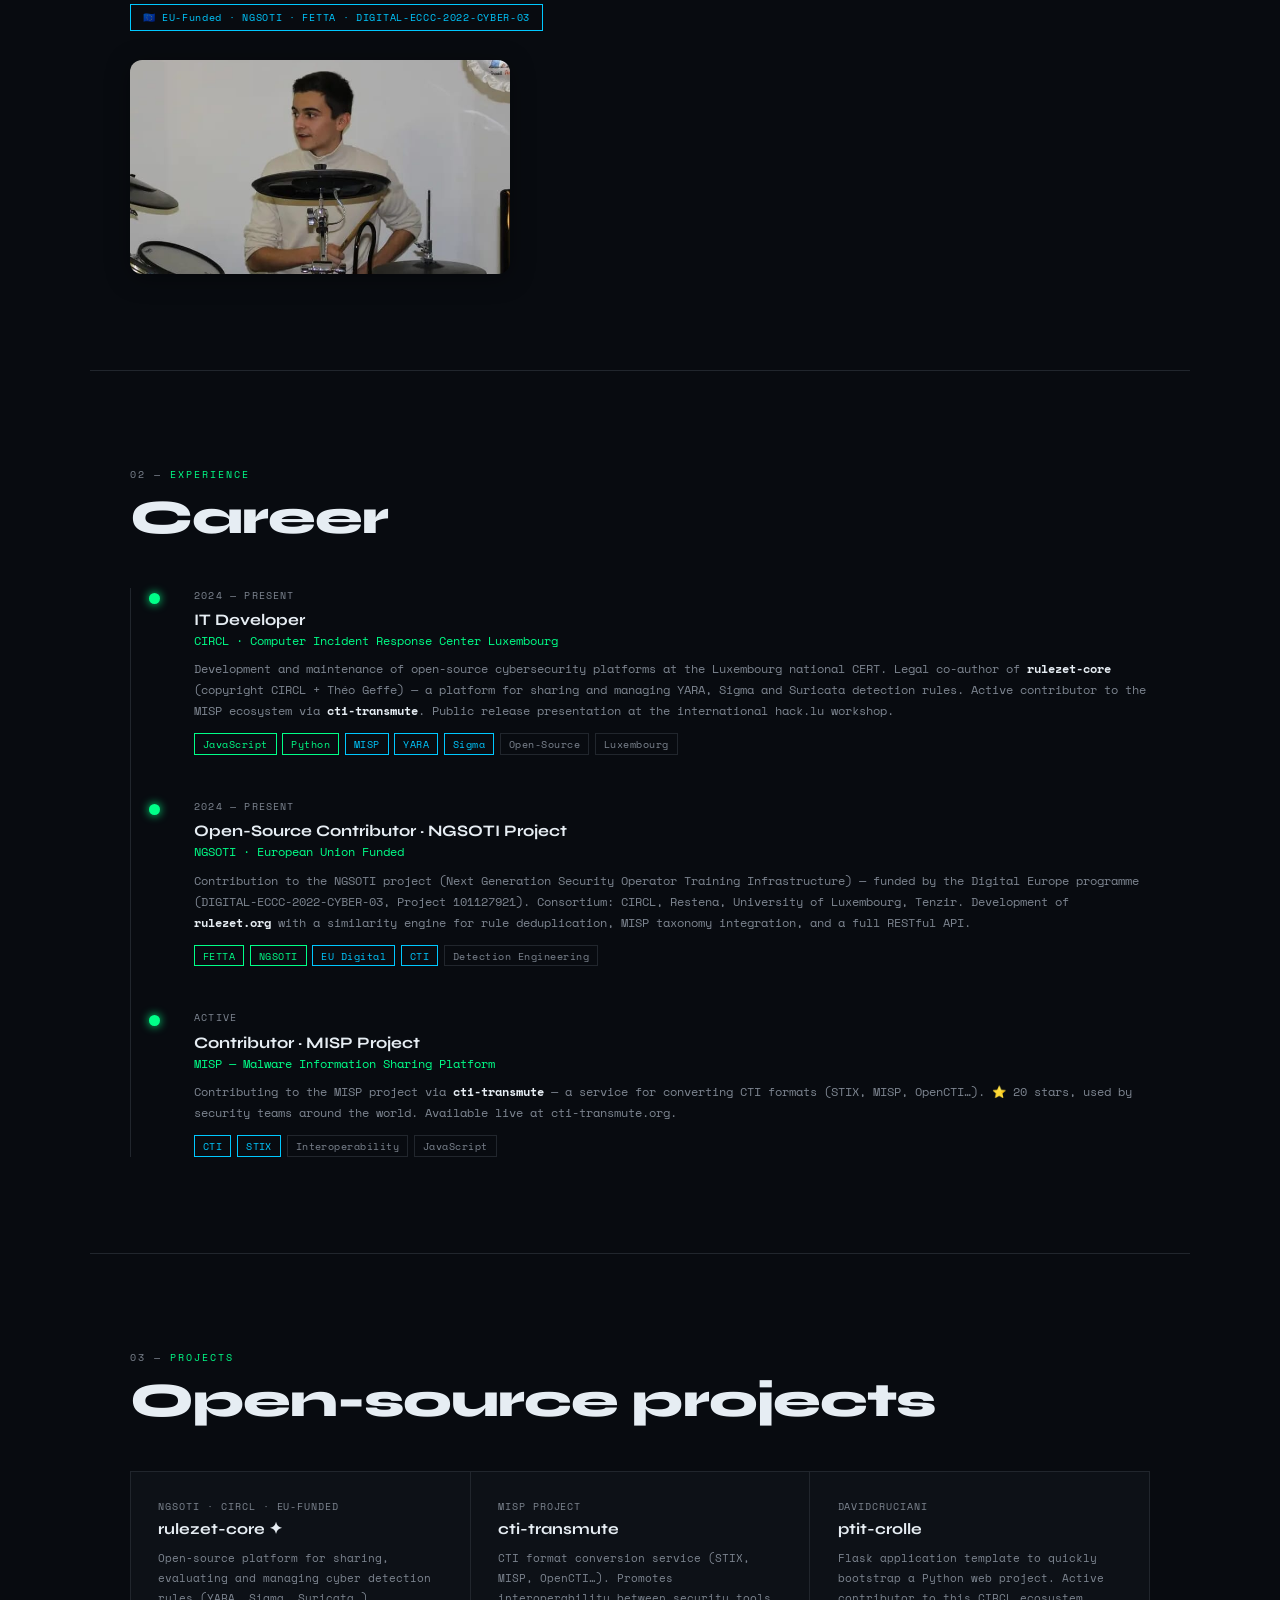
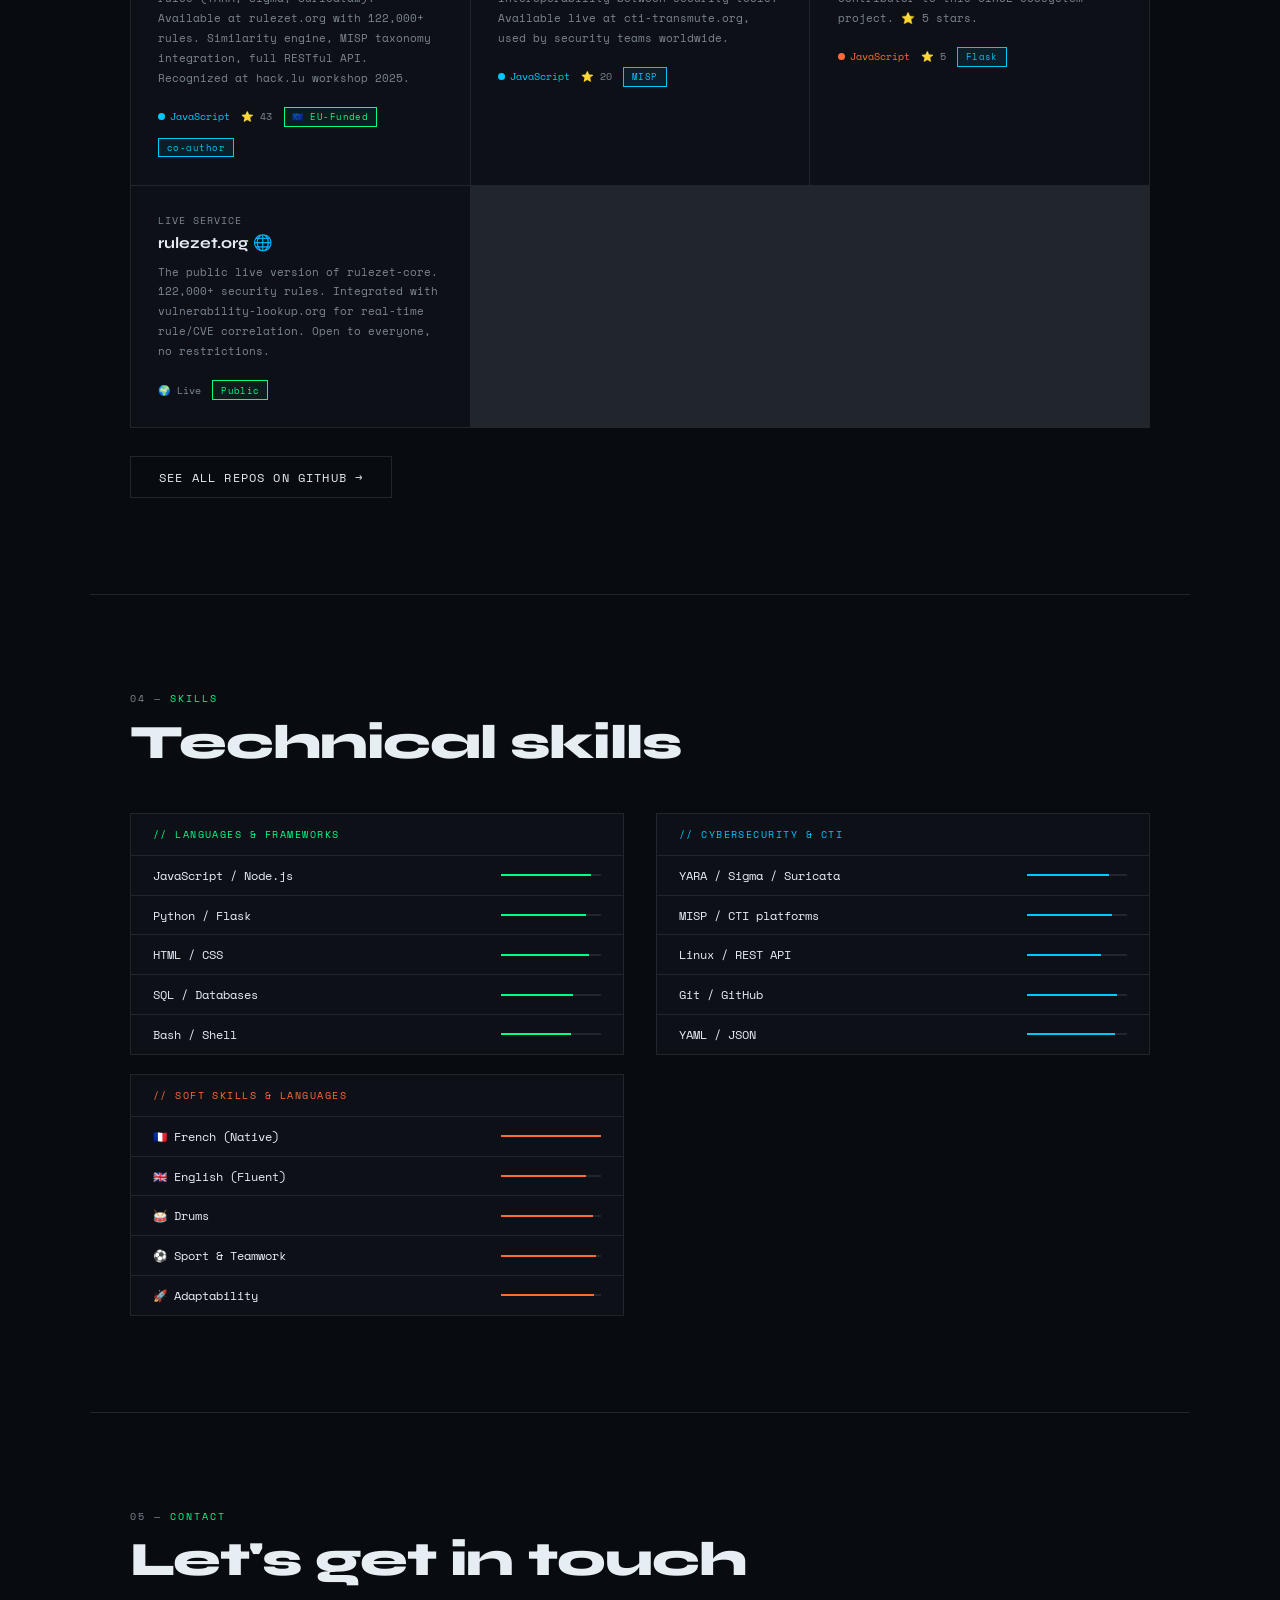
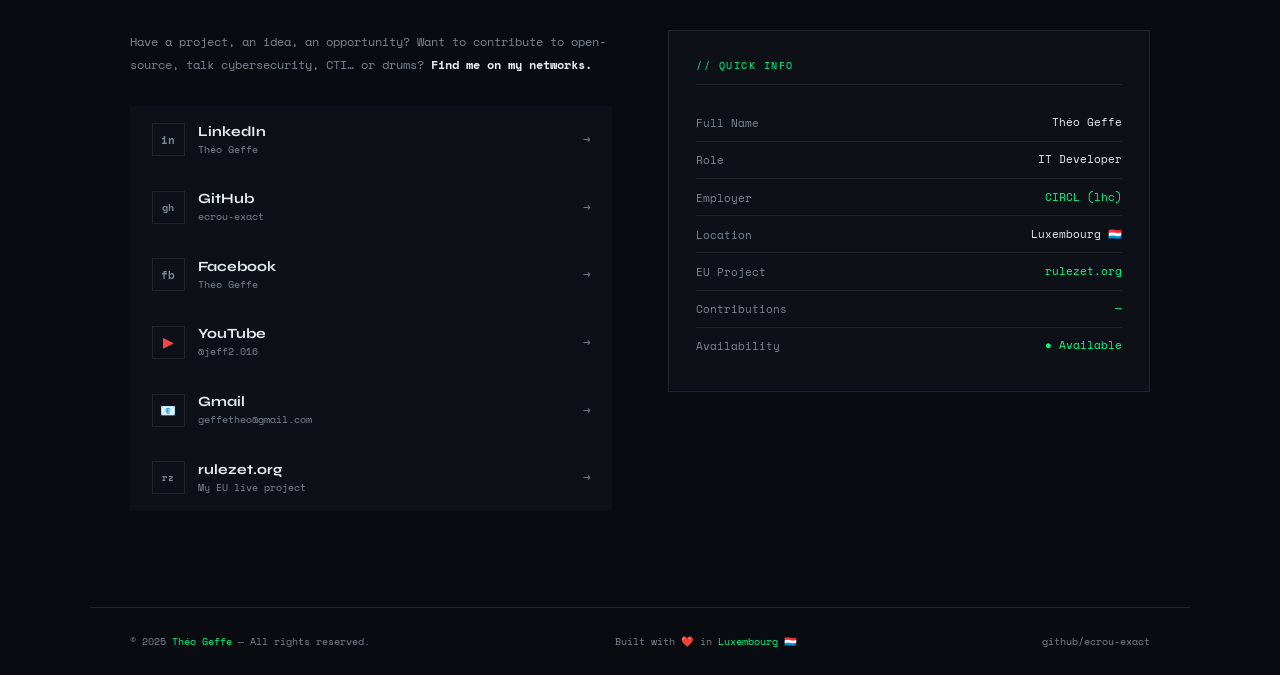
==== commit 9a97d320: "add: [photos]" ====
--- a/index.html
+++ b/index.html
@@ -4,6 +4,10 @@
 <head>
   <meta charset="UTF-8">
   <meta name="viewport" content="width=device-width, initial-scale=1.0">
+  <meta name="google-site-verification" content="HNoLupJn58FNoUEvCJYcqbwV88HTjHMzO0aVfXqpVyk" />
+
+  <!-- ═══ FAVICON ═══ -->
+  <link rel="icon" type="image/x-icon" href="assets/favicon.ico">
 
   <!-- ═══ SEO META ═══ -->
   <title>Théo Geffe — IT Developer & Cybersecurity Contributor | Luxembourg</title>
@@ -217,6 +221,9 @@
         <div>
           <span class="eub">🇪🇺 EU-Funded · NGSOTI · FETTA · DIGITAL-ECCC-2022-CYBER-03</span>
         </div>
+        <div class="about-img-wrap">
+          <img src="assets/batterie_theo.jpeg" alt="Théo Geffe à la batterie" class="about-img">
+        </div>
       </div>
 
       <div class="ig" role="list">
--- a/css/base.css
+++ b/css/base.css
@@ -196,3 +196,23 @@
   from { transform: translateX(0); }
   to   { transform: translateX(-50%); }
 }
+
+.about-img-wrap {
+  margin-top: 1.8rem;
+}
+
+.about-img {
+  width: 100%;
+  max-width: 380px;
+  border-radius: 12px;
+  box-shadow: 0 4px 24px rgba(0, 0, 0, 0.35);
+  display: block;
+  object-fit: cover;
+  aspect-ratio: 16 / 9;
+  transition: transform 0.3s ease, box-shadow 0.3s ease;
+}
+
+.about-img:hover {
+  transform: scale(1.02);
+  box-shadow: 0 8px 32px rgba(0, 0, 0, 0.5);
+}
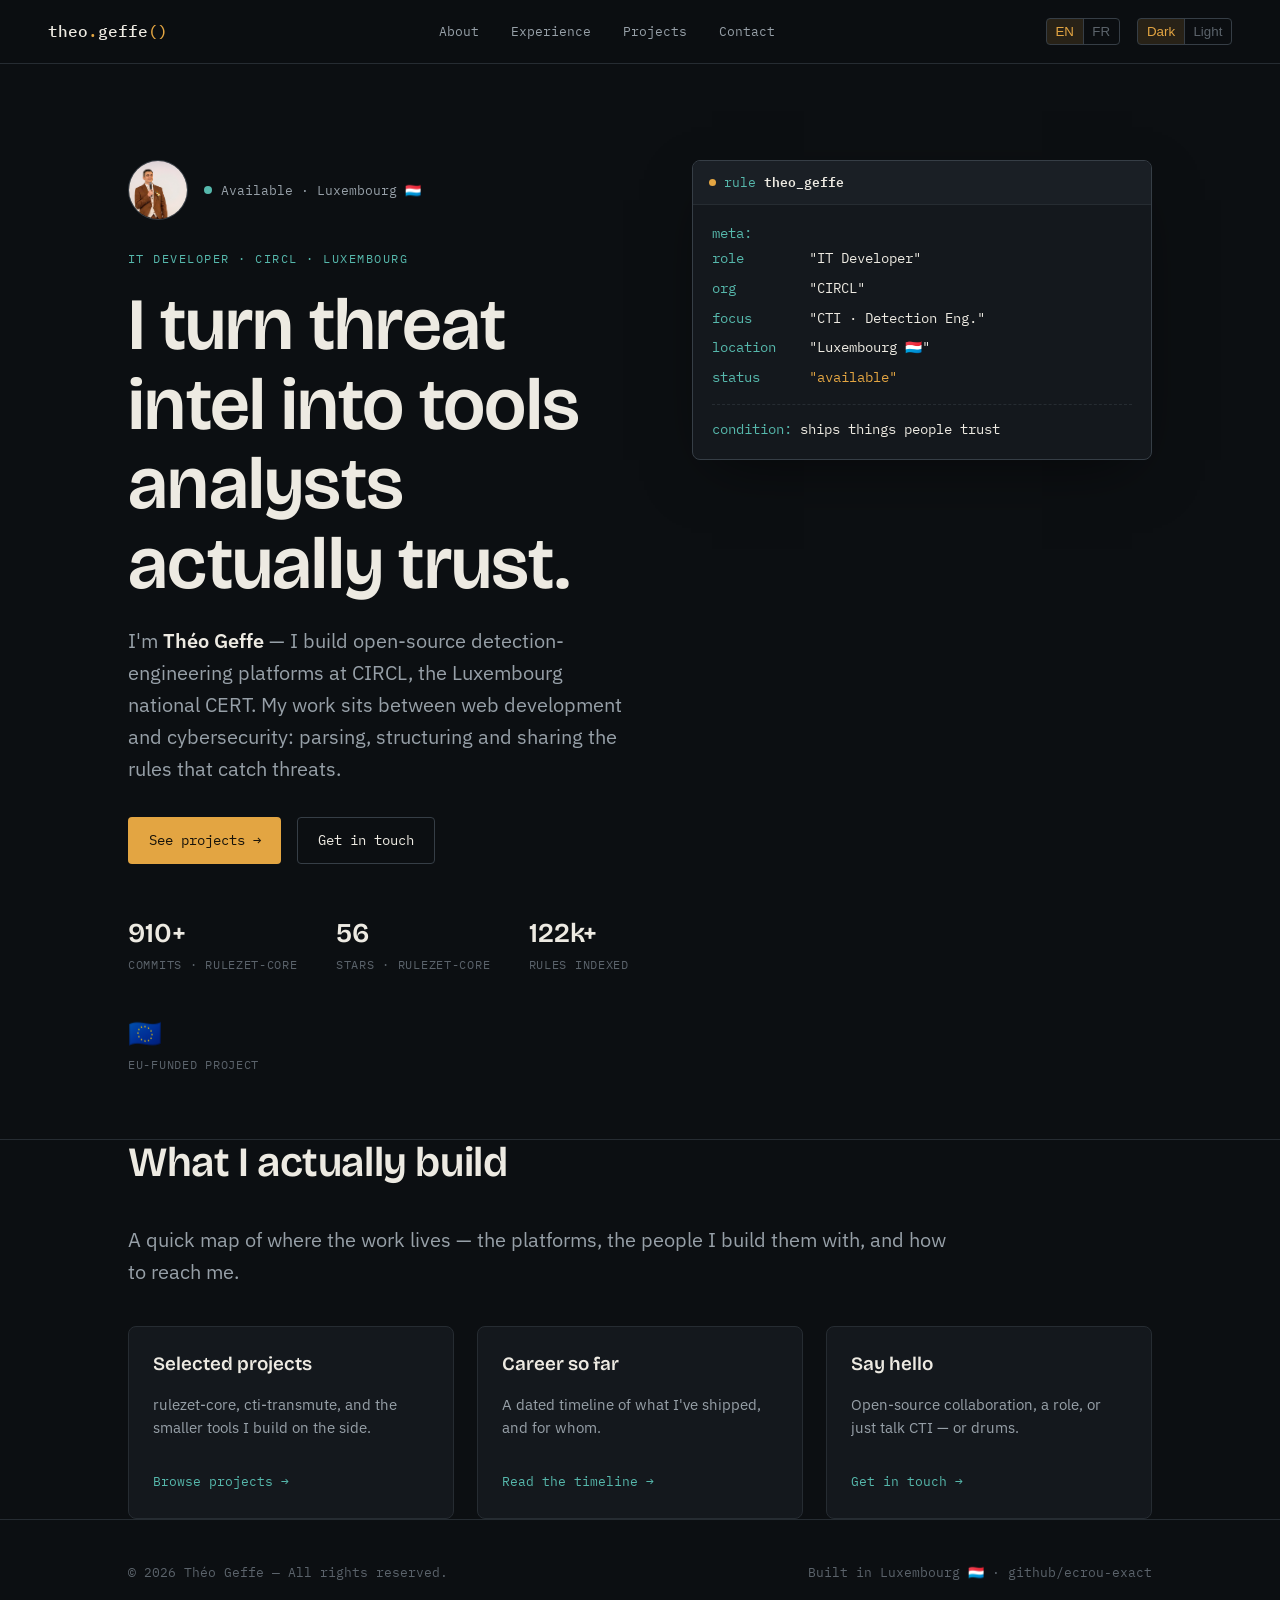
==== commit 9104fc8a: "Rebuild portfolio from scratch: multi-page dark-tech site Replace the old single-page site with a 5-" ====
--- a/index.html
+++ b/index.html
@@ -4,615 +4,155 @@
 <head>
   <meta charset="UTF-8">
   <meta name="viewport" content="width=device-width, initial-scale=1.0">
-  <meta name="google-site-verification" content="HNoLupJn58FNoUEvCJYcqbwV88HTjHMzO0aVfXqpVyk" />
+  <meta name="google-site-verification" content="HNoLupJn58FNoUEvCJYcqbwV88HTjHMzO0aVfXqpVyk">
 
-  <!-- ═══ FAVICON ═══ -->
-  <link rel="icon" type="image/x-icon" href="assets/favicon.ico">
+  <link rel="icon" type="image/svg+xml" href="assets/favicon.svg">
 
-  <!-- ═══ SEO META ═══ -->
-  <title>Théo Geffe — IT Developer & Cybersecurity Contributor | Luxembourg</title>
+  <title>Théo Geffe — IT Developer & Detection Engineering | Luxembourg</title>
   <meta name="description"
-    content="Théo Geffe — IT Developer at CIRCL (Computer Incident Response Center Luxembourg). Co-author of rulezet-core, MISP Project contributor, EU-funded open-source cybersecurity developer. Specialist in CTI, YARA, Sigma.">
-  <meta name="keywords"
-    content="Théo Geffe, IT Developer, CIRCL, Luxembourg, cybersecurity, open-source, MISP, YARA, Sigma, CTI, rulezet, NGSOTI, ecrou-exact, developer, cyber threat intelligence">
+    content="Théo Geffe — IT Developer at CIRCL (Luxembourg). Lead developer of rulezet-core (EU-funded, 122,000+ rules indexed), second-largest contributor to MISP's cti-transmute. CTI, YARA, Sigma, open-source.">
   <meta name="author" content="Théo Geffe">
   <meta name="robots" content="index, follow">
-  <meta name="language" content="en">
-  <meta name="revisit-after" content="7 days">
   <link rel="canonical" href="https://ecrou-exact.github.io/theo-geffe-portfolio/">
 
-  <!-- ═══ OPEN GRAPH ═══ -->
   <meta property="og:type" content="website">
   <meta property="og:url" content="https://ecrou-exact.github.io/theo-geffe-portfolio/">
-  <meta property="og:title" content="Théo Geffe — IT Developer & Cybersecurity | Luxembourg">
+  <meta property="og:title" content="Théo Geffe — IT Developer & Detection Engineering">
   <meta property="og:description"
-    content="IT Developer at CIRCL Luxembourg. Co-author of rulezet-core (EU/FETTA funded), MISP contributor. Passionate about open-source, cybersecurity, drums and sports.">
-  <meta property="og:image" content="https://avatars.githubusercontent.com/u/100565171?v=4">
+    content="Lead developer of rulezet-core (EU-funded). Second-largest contributor to MISP's cti-transmute. Based in Luxembourg.">
   <meta property="og:locale" content="en_US">
-  <meta property="og:site_name" content="Théo Geffe Portfolio">
+  <meta property="og:site_name" content="Théo Geffe">
 
-  <!-- ═══ TWITTER CARD ═══ -->
-  <meta name="twitter:card" content="summary_large_image">
-  <meta name="twitter:title" content="Théo Geffe — IT Developer & Cybersecurity | Luxembourg">
-  <meta name="twitter:description"
-    content="IT Developer at CIRCL Luxembourg. Co-author of rulezet-core (EU-funded), MISP contributor.">
-  <meta name="twitter:image" content="https://avatars.githubusercontent.com/u/100565171?v=4">
-
-  <!-- ═══ SCHEMA.ORG ═══ -->
   <script type="application/ld+json">
   {
     "@context": "https://schema.org",
     "@type": "Person",
     "name": "Théo Geffe",
     "jobTitle": "IT Developer",
-    "worksFor": {
-      "@type": "Organization",
-      "name": "CIRCL - Computer Incident Response Center Luxembourg",
-      "url": "https://www.circl.lu"
-    },
+    "worksFor": { "@type": "Organization", "name": "CIRCL - Computer Incident Response Center Luxembourg", "url": "https://www.circl.lu" },
     "url": "https://ecrou-exact.github.io/theo-geffe-portfolio/",
     "image": "https://avatars.githubusercontent.com/u/100565171?v=4",
-    "sameAs": [
-      "https://github.com/ecrou-exact",
-      "https://www.linkedin.com/in/théo-geffe-348453359/",
-      "https://www.youtube.com/@jeff2.016"
-    ],
+    "sameAs": ["https://github.com/ecrou-exact", "https://www.linkedin.com/in/théo-geffe-348453359/", "https://www.youtube.com/@jeff2.016"],
     "knowsAbout": ["Cybersecurity", "JavaScript", "Python", "MISP", "YARA", "Sigma", "CTI", "Open-Source"],
-    "address": {
-      "@type": "PostalAddress",
-      "addressCountry": "LU",
-      "addressLocality": "Luxembourg"
-    },
-    "knowsLanguage": ["fr", "en"],
-    "description": "IT Developer at CIRCL Luxembourg, co-author of rulezet-core (EU co-funded under FETTA/NGSOTI), MISP Project contributor."
+    "address": { "@type": "PostalAddress", "addressCountry": "LU", "addressLocality": "Luxembourg" },
+    "knowsLanguage": ["fr", "en"]
   }
   </script>
 
-  <!-- ═══ FONTS ═══ -->
   <link rel="preconnect" href="https://fonts.googleapis.com">
   <link rel="preconnect" href="https://fonts.gstatic.com" crossorigin>
-  <link
-    href="https://fonts.googleapis.com/css2?family=Space+Mono:ital,wght@0,400;0,700;1,400&family=Syne:wght@400;600;700;800&family=JetBrains+Mono:wght@300;400;500&display=swap"
-    rel="stylesheet">
+  <link href="https://fonts.googleapis.com/css2?family=Bricolage+Grotesque:opsz,wght@12..96,500..800&family=IBM+Plex+Sans:wght@400;500;600&family=IBM+Plex+Mono:wght@400;500;600&display=swap" rel="stylesheet">
 
-  <!-- ═══ STYLES ═══ -->
-  <link rel="stylesheet" href="css/themes.css">
+  <link rel="stylesheet" href="css/tokens.css">
   <link rel="stylesheet" href="css/base.css">
   <link rel="stylesheet" href="css/nav.css">
-  <link rel="stylesheet" href="css/hero.css">
-  <link rel="stylesheet" href="css/sections.css">
-  <link rel="stylesheet" href="css/contact.css">
+  <link rel="stylesheet" href="css/components.css">
+  <link rel="stylesheet" href="css/pages.css">
   <link rel="stylesheet" href="css/responsive.css">
 </head>
 
-<body>
+<body data-page="home">
 
-  <!-- Matrix background (hacker mode) -->
-  <canvas id="mx" aria-hidden="true"></canvas>
-
-  <!-- ══════════════════════════════════
-       NAVIGATION
-  ══════════════════════════════════ -->
   <nav id="nav" role="navigation" aria-label="Main navigation">
-    <a class="logo" href="#hero" aria-label="Théo Geffe — Home">
-      theo<span>.</span>geffe<span>()</span>
-    </a>
+    <a class="logo" href="index.html" aria-label="Théo Geffe — Home">theo<span>.</span>geffe<span>()</span></a>
 
     <ul class="nl" id="nl" role="menubar">
-      <li role="none"><a href="#about" role="menuitem" data-i18n="nav_about">About</a></li>
-      <li role="none"><a href="#exp" role="menuitem" data-i18n="nav_exp">Experience</a></li>
-      <li role="none"><a href="#proj" role="menuitem" data-i18n="nav_projects">Projects</a></li>
-      <li role="none"><a href="#skills" role="menuitem" data-i18n="nav_skills">Skills</a></li>
-      <li role="none"><a href="#contact" role="menuitem" data-i18n="nav_contact">Contact</a></li>
+      <li role="none"><a href="about.html" data-page="about" role="menuitem" data-i18n="nav_about">About</a></li>
+      <li role="none"><a href="experience.html" data-page="experience" role="menuitem" data-i18n="nav_experience">Experience</a></li>
+      <li role="none"><a href="projects.html" data-page="projects" role="menuitem" data-i18n="nav_projects">Projects</a></li>
+      <li role="none"><a href="contact.html" data-page="contact" role="menuitem" data-i18n="nav_contact">Contact</a></li>
     </ul>
 
     <div class="nav-right">
-      <!-- Language switcher -->
-      <div class="lsw" role="group" aria-label="Language selector">
-        <button class="lb on" data-l="en" aria-pressed="true">EN</button>
-        <button class="lb" data-l="fr" aria-pressed="false">FR</button>
-        <button class="lb" data-l="de" aria-pressed="false">DE</button>
-        <button class="lb" data-l="it" aria-pressed="false">IT</button>
+      <div class="swgroup lsw" role="group" aria-label="Language">
+        <button data-l="en" class="on" aria-pressed="true">EN</button>
+        <button data-l="fr" aria-pressed="false">FR</button>
       </div>
-      <!-- Theme switcher -->
-      <div class="tsw" role="group" aria-label="Theme selector">
-        <button class="tb on" data-t="dark" aria-pressed="true">Dark</button>
-        <button class="tb" data-t="light" aria-pressed="false">Light</button>
-        <button class="tb" data-t="hacker" aria-pressed="false">Hacker</button>
+      <div class="swgroup tsw" role="group" aria-label="Theme">
+        <button data-t="dark" class="on" aria-pressed="true">Dark</button>
+        <button data-t="light" aria-pressed="false">Light</button>
       </div>
-      <!-- Hamburger -->
-      <button class="hbg" id="hbg" aria-label="Open menu" aria-expanded="false">
-        <span></span><span></span><span></span>
-      </button>
+      <button class="hbg" id="hbg" aria-label="Open menu" aria-expanded="false"><span></span><span></span><span></span></button>
     </div>
   </nav>
 
-  <!-- ══════════════════════════════════
-       HERO
-  ══════════════════════════════════ -->
-  <section id="hero" aria-label="Introduction">
-    <div>
-      <div>
-        <img src="assets/pp.jpeg" alt="Théo Geffe profile picture" class="pp">
-      </div>
-      <div class="stbadge">
-        <div class="pulse" aria-hidden="true"></div>
-        <span data-i18n="hero_status">Available · Luxembourg 🇱🇺</span>
-      </div>
-    </div>
+  <main class="page-main">
 
-
-
-    <div class="ey" data-i18n="hero_eyebrow">IT Developer &amp; Open-Source Contributor</div>
-
-    <h1 class="hn">
-      THÉO<br>
-      <span class="ghost">GEFFE</span><span class="dot" aria-hidden="true">.</span>
-    </h1>
-
-    <p class="sub">
-      <em>IT Dev @ CIRCL</em> · <span data-i18n="hero_sub">Luxembourg House of Cybersecurity</span>
-    </p>
-
-    <p class="hdesc" data-i18n="hero_desc">
-      Passionate developer building open-source cybersecurity tools used worldwide.<br>
-      Co-author of <strong>rulezet-core</strong> — co-funded by the <strong>European Union</strong> (FETTA/NGSOTI).<br>
-      Drummer 🥁 · Sports enthusiast ⚽ · Based in Luxembourg.
-    </p>
-
-    <div class="ctas">
-      <a class="bf" href="#proj" data-i18n="hero_cta1">See my projects</a>
-      <a class="bo" href="https://github.com/ecrou-exact" target="_blank" rel="noopener noreferrer"
-        data-i18n="hero_cta2">GitHub →</a>
-      <a class="bo" href="#contact" data-i18n="hero_cta3">Contact me →</a>
-    </div>
-
-    <!-- Stats — repos & followers are populated live from GitHub API -->
-    <div class="hstats" aria-label="Statistics">
-      <div class="stat">
-        <div class="sn stat-loading" data-stat="repos">—</div>
-        <div class="sl" data-i18n="stat_repos">GitHub Repos</div>
-      </div>
-      <div class="stat">
-        <div class="sn stat-loading" data-stat="followers">—</div>
-        <div class="sl">Followers</div>
-      </div>
-      <div class="stat">
-        <div class="sn">27+</div>
-        <div class="sl" data-i18n="stat_stars">Cumulated Stars</div>
-      </div>
-      <div class="stat">
-        <div class="sn">🇪🇺</div>
-        <div class="sl" data-i18n="stat_eu">EU-Funded Project</div>
-      </div>
-    </div>
-
-    <div class="scr" aria-hidden="true" data-i18n="hero_scroll">Scroll to explore</div>
-  </section>
-
-  <!-- MARQUEE -->
-  <div class="mband" aria-hidden="true">
-    <div class="min" id="mi"></div>
-  </div>
-
-  <!-- ══════════════════════════════════
-       ABOUT
-  ══════════════════════════════════ -->
-  <div class="sep"></div>
-  <section class="sw" id="about" aria-labelledby="about-title">
-    <div class="st"><span class="sn2">01 — </span><span data-i18n="sec_about">About</span></div>
-    <h2 class="stitle reveal" id="about-title" data-i18n="title_about">Who am I?</h2>
-
-    <div class="agrid reveal">
-      <div class="at">
-        <p data-i18n="about_p1">I'm <strong>Théo Geffe</strong>, an IT developer based in the <strong>Grand Duchy of
-            Luxembourg</strong>. I work at <a href="https://www.circl.lu" target="_blank"
-            rel="noopener noreferrer">CIRCL</a> — the <em>Computer Incident Response Center Luxembourg</em> — the
-          national CERT responsible for cybersecurity incident response.</p>
-        <p data-i18n="about_p2">My work sits at the intersection of <strong>web development</strong> and
-          <strong>cybersecurity</strong>. My flagship project, <strong>rulezet-core</strong>, is co-copyrighted with
-          CIRCL and EU-funded under the <strong>FETTA</strong> project. Its live version — <a href="https://rulezet.org"
-            target="_blank" rel="noopener noreferrer">rulezet.org</a> — indexes over <strong>122,000 detection
-            rules</strong>.
-        </p>
-        <p data-i18n="about_p3">Highly adaptable and deeply motivated, I was publicly recognized for my <strong>hard
-            work</strong> on rulezet releases at the hack.lu workshop. Outside of code, I'm a passionate drummer and
-          sports enthusiast.</p>
-        <div>
-          <span class="eub">🇪🇺 EU-Funded · NGSOTI · FETTA · DIGITAL-ECCC-2022-CYBER-03</span>
+    <section class="hero wrap">
+      <div class="hero-copy">
+        <div class="hero-id reveal">
+          <img src="assets/pp.jpeg" alt="Théo Geffe" class="hero-photo">
+          <div class="stbadge"><span class="pulse" aria-hidden="true"></span><span data-i18n="hero_status">Available · Luxembourg 🇱🇺</span></div>
         </div>
-        <div class="about-img-wrap">
-          <img src="assets/batterie_theo.jpeg" alt="Théo Geffe à la batterie" class="about-img">
+        <div class="eyebrow reveal" data-i18n="home_eyebrow">IT Developer · CIRCL · Luxembourg</div>
+        <h1 class="display reveal" data-i18n="home_h1">I turn threat intel into tools analysts actually trust.</h1>
+        <p class="lede reveal" data-i18n="home_lede">I'm Théo Geffe.</p>
+        <div class="hero-ctas reveal">
+          <a class="btn btn-solid" href="projects.html" data-i18n="cta_projects">See projects →</a>
+          <a class="btn btn-line" href="contact.html" data-i18n="cta_contact">Get in touch</a>
+        </div>
+        <div class="stats-row reveal">
+          <div class="stat-item"><div class="n">910+</div><div class="l" data-i18n="stat1_l">Commits · rulezet-core</div></div>
+          <div class="stat-item"><div class="n">56</div><div class="l" data-i18n="stat2_l">Stars · rulezet-core</div></div>
+          <div class="stat-item"><div class="n">122k+</div><div class="l" data-i18n="stat3_l">Rules indexed</div></div>
+          <div class="stat-item"><div class="n">🇪🇺</div><div class="l" data-i18n="stat4_l">EU-funded project</div></div>
         </div>
       </div>
 
-      <div class="ig" role="list">
-        <div class="ic" role="listitem">
-          <div class="icl" data-i18n="ic_name">Full Name</div>
-          <div class="icv">Théo Geffe</div>
-        </div>
-        <div class="ic" role="listitem">
-          <div class="icl" data-i18n="ic_role">Role</div>
-          <div class="icv a">IT Developer</div>
-        </div>
-        <div class="ic" role="listitem">
-          <div class="icl" data-i18n="ic_org">Organisation</div>
-          <div class="icv b">CIRCL (lhc)</div>
-        </div>
-        <div class="ic" role="listitem">
-          <div class="icl" data-i18n="ic_location">Location</div>
-          <div class="icv">Luxembourg 🇱🇺</div>
-        </div>
-        <div class="ic" role="listitem">
-          <div class="icl" data-i18n="ic_github">GitHub</div>
-          <div class="icv">ecrou-exact</div>
-        </div>
-        <div class="ic" role="listitem">
-          <div class="icl" data-i18n="ic_youtube">YouTube</div>
-          <div class="icv">@jeff2.016</div>
-        </div>
-        <div class="ic" role="listitem">
-          <div class="icl" data-i18n="ic_passion1">Passion 1</div>
-          <div class="icv" data-i18n="ic_val_passion1">🥁 Drums</div>
-        </div>
-        <div class="ic" role="listitem">
-          <div class="icl" data-i18n="ic_passion2">Passion 2</div>
-          <div class="icv" data-i18n="ic_val_passion2">⚽ Sports</div>
+      <div class="rule reveal" aria-label="Identity summary">
+        <div class="rule-head"><span class="dot" aria-hidden="true"></span><span class="kw">rule</span> <span class="name">theo_geffe</span></div>
+        <div class="rule-body">
+          <div class="kw" style="color:var(--accent-2);">meta:</div>
+          <div class="rule-field"><span class="k">role</span><span class="v">"IT Developer"</span></div>
+          <div class="rule-field"><span class="k">org</span><span class="v">"CIRCL"</span></div>
+          <div class="rule-field"><span class="k">focus</span><span class="v">"CTI · Detection Eng."</span></div>
+          <div class="rule-field"><span class="k">location</span><span class="v">"Luxembourg 🇱🇺"</span></div>
+          <div class="rule-field"><span class="k">status</span><span class="v" style="color:var(--accent);">"available"</span></div>
+          <div class="rule-cond"><span class="kw">condition:</span> <em data-i18n="rule_cond_home">ships things people trust</em></div>
         </div>
       </div>
+    </section>
+
+    <hr class="sep">
+
+    <section class="wrap">
+      <h2 class="section-title reveal" data-i18n="home_next_title">What I actually build</h2>
+      <p class="lede reveal" data-i18n="home_next_lede" style="margin-bottom:2.4rem;">A quick map of where the work lives.</p>
+
+      <div class="grid-3 reveal-group">
+        <a class="rulecard" href="projects.html">
+          <div class="rulecard-name" data-i18n="home_card1_t">Selected projects</div>
+          <p class="rulecard-desc" data-i18n="home_card1_d">rulezet-core, cti-transmute, and more.</p>
+          <span class="rulecard-link" data-i18n="home_card1_l">Browse projects →</span>
+        </a>
+        <a class="rulecard" href="experience.html">
+          <div class="rulecard-name" data-i18n="home_card2_t">Career so far</div>
+          <p class="rulecard-desc" data-i18n="home_card2_d">A dated timeline of what I've shipped.</p>
+          <span class="rulecard-link" data-i18n="home_card2_l">Read the timeline →</span>
+        </a>
+        <a class="rulecard" href="contact.html">
+          <div class="rulecard-name" data-i18n="home_card3_t">Say hello</div>
+          <p class="rulecard-desc" data-i18n="home_card3_d">Open-source collaboration, a role, or just a chat.</p>
+          <span class="rulecard-link" data-i18n="home_card3_l">Get in touch →</span>
+        </a>
+      </div>
+    </section>
+
+  </main>
+
+  <footer role="contentinfo">
+    <div class="wrap">
+      <div>© 2026 Théo Geffe — <span data-i18n="footer_rights">All rights reserved.</span></div>
+      <div><span data-i18n="footer_built">Built in</span> Luxembourg 🇱🇺 · <a href="https://github.com/ecrou-exact" target="_blank" rel="noopener noreferrer">github/ecrou-exact</a></div>
     </div>
-  </section>
-
-  <!-- ══════════════════════════════════
-       EXPERIENCE
-  ══════════════════════════════════ -->
-  <div class="sep"></div>
-  <section class="sw" id="exp" aria-labelledby="exp-title">
-    <div class="st"><span class="sn2">02 — </span><span data-i18n="sec_exp">Experience</span></div>
-    <h2 class="stitle reveal" id="exp-title" data-i18n="title_exp">Career</h2>
-
-    <div class="tl reveal" role="list">
-      <article class="tli" role="listitem">
-        <div class="tld" data-i18n="exp1_date">2024 — Present</div>
-        <div class="tlr" data-i18n="exp1_role">IT Developer</div>
-        <div class="tlo" data-i18n="exp1_org">CIRCL · Computer Incident Response Center Luxembourg</div>
-        <div class="tldesc" data-i18n="exp1_desc">Development and maintenance of open-source cybersecurity platforms at
-          the Luxembourg national CERT. Legal co-author of <strong>rulezet-core</strong>. Active contributor to the MISP
-          ecosystem via <strong>cti-transmute</strong>. Public release presentation at the international hack.lu
-          workshop.</div>
-        <div class="tags">
-          <span class="tag a">JavaScript</span><span class="tag a">Python</span>
-          <span class="tag b">MISP</span><span class="tag b">YARA</span><span class="tag b">Sigma</span>
-          <span class="tag">Open-Source</span><span class="tag">Luxembourg</span>
-        </div>
-      </article>
-
-      <article class="tli" role="listitem">
-        <div class="tld" data-i18n="exp2_date">2024 — Present</div>
-        <div class="tlr" data-i18n="exp2_role">Open-Source Contributor · NGSOTI Project</div>
-        <div class="tlo" data-i18n="exp2_org">NGSOTI · European Union Funded</div>
-        <div class="tldesc" data-i18n="exp2_desc">Contribution to the NGSOTI project — funded by the Digital Europe
-          programme (DIGITAL-ECCC-2022-CYBER-03, Project 101127921). Development of <strong>rulezet.org</strong> with
-          similarity engine, MISP taxonomy integration, and full RESTful API.</div>
-        <div class="tags">
-          <span class="tag a">FETTA</span><span class="tag a">NGSOTI</span>
-          <span class="tag b">EU Digital</span><span class="tag b">CTI</span>
-          <span class="tag">Detection Engineering</span>
-        </div>
-      </article>
-
-      <article class="tli last" role="listitem">
-        <div class="tld" data-i18n="exp3_date">Active</div>
-        <div class="tlr" data-i18n="exp3_role">Contributor · MISP Project</div>
-        <div class="tlo" data-i18n="exp3_org">MISP — Malware Information Sharing Platform</div>
-        <div class="tldesc" data-i18n="exp3_desc">Contributing to the MISP project via <strong>cti-transmute</strong> —
-          a CTI format conversion service (STIX, MISP, OpenCTI…). ⭐ 20 stars, used by security teams worldwide.</div>
-        <div class="tags">
-          <span class="tag b">CTI</span><span class="tag b">STIX</span>
-          <span class="tag">Interoperability</span><span class="tag">JavaScript</span>
-        </div>
-      </article>
-    </div>
-  </section>
-
-  <!-- ══════════════════════════════════
-       PROJECTS
-  ══════════════════════════════════ -->
-  <div class="sep"></div>
-  <section class="sw" id="proj" aria-labelledby="proj-title">
-    <div class="st"><span class="sn2">03 — </span><span data-i18n="sec_projects">Projects</span></div>
-    <h2 class="stitle reveal" id="proj-title" data-i18n="title_projects">Open-source projects</h2>
-
-    <div class="pgrid reveal" role="list">
-      <a class="pc f" href="https://github.com/ngsoti/rulezet-core" target="_blank" rel="noopener noreferrer"
-        role="listitem">
-        <div class="pco" data-i18n="proj1_org">ngsoti · CIRCL · EU-Funded</div>
-        <div class="pcn" data-i18n="proj1_name">rulezet-core ✦</div>
-        <div class="pcd" data-i18n="proj1_desc">Open-source platform for sharing, evaluating and managing cyber
-          detection rules (YARA, Sigma, Suricata…). Available at rulezet.org with 122,000+ rules. Similarity engine,
-          MISP integration, RESTful API. Recognized at hack.lu workshop 2025.</div>
-        <div class="pcm">
-          <span class="pcl">JavaScript</span>
-          <span class="pcst">⭐ 43</span>
-          <span class="pcb eu">🇪🇺 EU-Funded</span>
-          <span class="pcb">co-author</span>
-        </div>
-      </a>
-
-      <a class="pc" href="https://github.com/MISP/cti-transmute" target="_blank" rel="noopener noreferrer"
-        role="listitem">
-        <div class="pco" data-i18n="proj2_org">MISP Project</div>
-        <div class="pcn" data-i18n="proj2_name">cti-transmute</div>
-        <div class="pcd" data-i18n="proj2_desc">CTI format conversion service (STIX, MISP, OpenCTI…). Promotes
-          interoperability between security tools. Available live at cti-transmute.org.</div>
-        <div class="pcm">
-          <span class="pcl">JavaScript</span>
-          <span class="pcst">⭐ 20</span>
-          <span class="pcb">MISP</span>
-        </div>
-      </a>
-
-      <a class="pc" href="https://github.com/DavidCruciani/ptit-crolle" target="_blank" rel="noopener noreferrer"
-        role="listitem">
-        <div class="pco" data-i18n="proj3_org">DavidCruciani</div>
-        <div class="pcn" data-i18n="proj3_name">ptit-crolle</div>
-        <div class="pcd" data-i18n="proj3_desc">Flask application template to quickly bootstrap a Python web project.
-          Active contributor. ⭐ 5 stars.</div>
-        <div class="pcm">
-          <span class="pcl c">JavaScript</span>
-          <span class="pcst">⭐ 5</span>
-          <span class="pcb">Flask</span>
-        </div>
-      </a>
-
-      <a class="pc" href="https://rulezet.org" target="_blank" rel="noopener noreferrer" role="listitem">
-        <div class="pco" data-i18n="proj4_org">Live Service</div>
-        <div class="pcn" data-i18n="proj4_name">rulezet.org 🌐</div>
-        <div class="pcd" data-i18n="proj4_desc">The public live version of rulezet-core. 122,000+ security rules.
-          Integrated with vulnerability-lookup.org for real-time rule/CVE correlation.</div>
-        <div class="pcm">
-          <span class="pcst" data-i18n="badge_live">🌍 Live</span>
-          <span class="pcb eu" data-i18n="badge_public">Public</span>
-        </div>
-      </a>
-    </div>
-
-    <a class="bo reveal" href="https://github.com/ecrou-exact" target="_blank" rel="noopener noreferrer"
-      data-i18n="proj_see_all">
-      See all repos on GitHub →
-    </a>
-  </section>
-
-  <!-- ══════════════════════════════════
-       SKILLS
-  ══════════════════════════════════ -->
-  <div class="sep"></div>
-  <section class="sw" id="skills" aria-labelledby="skills-title">
-    <div class="st"><span class="sn2">04 — </span><span data-i18n="sec_skills">Skills</span></div>
-    <h2 class="stitle reveal" id="skills-title" data-i18n="title_skills">Technical skills</h2>
-
-    <div class="scols reveal">
-      <!-- Left column -->
-      <div>
-        <div class="sg">
-          <div class="sgh" data-i18n="sg1_title">// Languages &amp; Frameworks</div>
-          <div class="sr"><span class="srn" data-i18n="skill_js">JavaScript / Vue.js</span>
-            <div class="sbar">
-              <div class="sf" data-w=".9"></div>
-            </div>
-          </div>
-          <div class="sr"><span class="srn" data-i18n="skill_py">Python / Flask</span>
-            <div class="sbar">
-              <div class="sf" data-w=".85"></div>
-            </div>
-          </div>
-          <div class="sr"><span class="srn" data-i18n="skill_html">HTML / CSS</span>
-            <div class="sbar">
-              <div class="sf" data-w=".88"></div>
-            </div>
-          </div>
-          <div class="sr"><span class="srn" data-i18n="skill_sql">SQL / Databases</span>
-            <div class="sbar">
-              <div class="sf" data-w=".72"></div>
-            </div>
-          </div>
-          <div class="sr"><span class="srn" data-i18n="skill_bash">Bash / Shell</span>
-            <div class="sbar">
-              <div class="sf" data-w=".7"></div>
-            </div>
-          </div>
-        </div>
-
-        <br>
-
-        <!-- Languages (spoken) + Soft Skills -->
-        <div class="sg">
-          <div class="sgh c" data-i18n="sg3_title">// Soft Skills &amp; Languages</div>
-          <div class="sr"><span class="srn" data-i18n="skill_french">🇫🇷 French (Native)</span>
-            <div class="sbar">
-              <div class="sf c" data-w="1"></div>
-            </div>
-          </div>
-          <div class="sr"><span class="srn" data-i18n="skill_english">🇬🇧 English (Fluent)</span>
-            <div class="sbar">
-              <div class="sf c" data-w=".85"></div>
-            </div>
-          </div>
-          <div class="sr"><span class="srn" data-i18n="skill_drums">🥁 Drums</span>
-            <div class="sbar">
-              <div class="sf c" data-w=".92"></div>
-            </div>
-          </div>
-          <div class="sr"><span class="srn" data-i18n="skill_sport">⚽ Sport &amp; Teamwork</span>
-            <div class="sbar">
-              <div class="sf c" data-w=".95"></div>
-            </div>
-          </div>
-          <div class="sr"><span class="srn" data-i18n="skill_adapt">🚀 Adaptability</span>
-            <div class="sbar">
-              <div class="sf c" data-w=".93"></div>
-            </div>
-          </div>
-        </div>
-      </div>
-
-      <!-- Right column -->
-      <div>
-        <div class="sg">
-          <div class="sgh b" data-i18n="sg2_title">// Cybersecurity &amp; CTI</div>
-          <div class="sr"><span class="srn" data-i18n="skill_yara">YARA / Sigma / Suricata</span>
-            <div class="sbar">
-              <div class="sf b" data-w=".82"></div>
-            </div>
-          </div>
-          <div class="sr"><span class="srn" data-i18n="skill_misp">MISP / CTI platforms</span>
-            <div class="sbar">
-              <div class="sf b" data-w=".85"></div>
-            </div>
-          </div>
-          <div class="sr"><span class="srn" data-i18n="skill_linux">Linux / REST API</span>
-            <div class="sbar">
-              <div class="sf b" data-w=".74"></div>
-            </div>
-          </div>
-          <div class="sr"><span class="srn" data-i18n="skill_git">Git / GitHub</span>
-            <div class="sbar">
-              <div class="sf b" data-w=".9"></div>
-            </div>
-          </div>
-          <div class="sr"><span class="srn" data-i18n="skill_api">YAML / JSON</span>
-            <div class="sbar">
-              <div class="sf b" data-w=".88"></div>
-            </div>
-          </div>
-        </div>
-      </div>
-    </div>
-  </section>
-
-  <!-- ══════════════════════════════════
-       CONTACT
-  ══════════════════════════════════ -->
-  <div class="sep"></div>
-  <section class="sw" id="contact" aria-labelledby="contact-title">
-    <div class="st"><span class="sn2">05 — </span><span data-i18n="sec_contact">Contact</span></div>
-    <h2 class="stitle reveal" id="contact-title" data-i18n="title_contact">Let's get in touch</h2>
-
-    <div class="cgrid reveal">
-      <div>
-        <p class="cl" data-i18n="contact_lead">Have a project, an idea, an opportunity?<br>Want to contribute to
-          open-source, talk cybersecurity, CTI… or drums?<br><strong>Find me on my networks.</strong></p>
-
-        <nav class="ss" aria-label="Social networks">
-          <a class="srow" href="https://www.linkedin.com/in/th%C3%A9o-geffe-348453359/" target="_blank"
-            rel="noopener noreferrer">
-            <div class="srl">
-              <div class="sic">in</div>
-              <div>
-                <div class="snm">LinkedIn</div>
-                <div class="shd">Théo Geffe</div>
-              </div>
-            </div>
-            <span class="sarr" aria-hidden="true">→</span>
-          </a>
-          <a class="srow" href="https://github.com/ecrou-exact" target="_blank" rel="noopener noreferrer">
-            <div class="srl">
-              <div class="sic" style="font-size:.6rem;">gh</div>
-              <div>
-                <div class="snm">GitHub</div>
-                <div class="shd">ecrou-exact</div>
-              </div>
-            </div>
-            <span class="sarr" aria-hidden="true">→</span>
-          </a>
-          <a class="srow"
-            href="https://www.facebook.com/people/Th%C3%A9o-Geffe/pfbid024kxkSgjGqZXkdiEmrsVvzE1ZGVvGhqHWQ1d2nc8NzDsk7mdJGco8UWjtNep5Ngq9l/"
-            target="_blank" rel="noopener noreferrer">
-            <div class="srl">
-              <div class="sic" style="font-weight:700;">fb</div>
-              <div>
-                <div class="snm">Facebook</div>
-                <div class="shd">Théo Geffe</div>
-              </div>
-            </div>
-            <span class="sarr" aria-hidden="true">→</span>
-          </a>
-          <a class="srow" href="https://www.youtube.com/@jeff2.016" target="_blank" rel="noopener noreferrer">
-            <div class="srl">
-              <div class="sic" style="color:#ff4444;font-size:.8rem;">▶</div>
-              <div>
-                <div class="snm">YouTube</div>
-                <div class="shd">@jeff2.016</div>
-              </div>
-            </div>
-            <span class="sarr" aria-hidden="true">→</span>
-          </a>
-          <a class="srow" href="mailto:geffetheo@gmail.com" target="_blank" rel="noopener noreferrer">
-            <div class="srl">
-              <div class="sic" style="color:#ff4444;font-size:.8rem;">📧</div>
-              <div>
-                <div class="snm">Gmail</div>
-                <div class="shd">geffetheo@gmail.com</div>
-              </div>
-            </div>
-            <span class="sarr" aria-hidden="true">→</span>
-          </a>
-
-          <a class="srow" href="https://rulezet.org" target="_blank" rel="noopener noreferrer">
-            <div class="srl">
-              <div class="sic" style="font-size:.58rem;">rz</div>
-              <div>
-                <div class="snm">rulezet.org</div>
-                <div class="shd">My EU live project</div>
-              </div>
-            </div>
-            <span class="sarr" aria-hidden="true">→</span>
-          </a>
-        </nav>
-      </div>
-
-      <div class="qfc">
-        <div class="qft" data-i18n="qf_title">// Quick info</div>
-        <div class="qr"><span class="qk" data-i18n="qf_name">Full Name</span> <span class="qv">Théo Geffe</span></div>
-        <div class="qr"><span class="qk" data-i18n="qf_role">Role</span> <span class="qv">IT Developer</span></div>
-        <div class="qr"><span class="qk" data-i18n="qf_employer">Employer</span> <span class="qv"><a
-              href="https://www.circl.lu" target="_blank" rel="noopener noreferrer">CIRCL (lhc)</a></span></div>
-        <div class="qr"><span class="qk" data-i18n="qf_location">Location</span> <span class="qv">Luxembourg 🇱🇺</span>
-        </div>
-        <div class="qr"><span class="qk" data-i18n="qf_eu">EU Project</span> <span class="qv"><a
-              href="https://rulezet.org" target="_blank" rel="noopener noreferrer">rulezet.org</a></span></div>
-        <div class="qr"><span class="qk" data-i18n="qf_contrib">Contributions</span> <span class="qv ac"
-            data-stat="followers">—</span></div>
-        <div class="qr"><span class="qk" data-i18n="qf_avail">Availability</span><span class="qv ac"
-            data-i18n="qf_avail_val">● Available</span></div>
-      </div>
-    </div>
-  </section>
-
-  <!-- ══════════════════════════════════
-       FOOTER
-  ══════════════════════════════════ -->
-  <footer role="contentinfo">
-    <div>© 2025 <span class="fc">Théo Geffe</span> — <span data-i18n="footer_rights">All rights reserved.</span></div>
-    <div><span data-i18n="footer_built">Built with ❤️ in</span> <span class="fc">Luxembourg 🇱🇺</span></div>
-    <a href="https://github.com/ecrou-exact" target="_blank" rel="noopener noreferrer"
-      class="flink">github/ecrou-exact</a>
   </footer>
 
-  <!-- Back to top -->
-  <button id="btt" title="Back to top" aria-label="Back to top of page">↑</button>
-
-  <!-- ═══ SCRIPTS (order matters) ═══ -->
   <script src="js/i18n.js"></script>
-  <script src="js/marquee.js"></script>
   <script src="js/theme.js"></script>
   <script src="js/nav.js"></script>
   <script src="js/reveal.js"></script>
-  <script src="js/matrix.js"></script>
-  <script src="js/backtotop.js"></script>
   <script src="js/github-stats.js"></script>
-  <!-- Init i18n after all scripts loaded -->
   <script>document.addEventListener('DOMContentLoaded', initI18n);</script>
 </body>
 
-</html>+</html>
--- a/css/tokens.css
+++ b/css/tokens.css
@@ -0,0 +1,67 @@
+/* ═══════════════════════════════════════════════════════════
+   DESIGN TOKENS
+   Dark = deep graphite console. Light = warm paper.
+   Two accents, each with one job:
+     --accent   (amber)  → the "match" colour — hits, emphasis, CTAs
+     --accent-2 (teal)   → the "trace" colour — links, data, secondary signal
+   ═══════════════════════════════════════════════════════════ */
+
+:root {
+  --font-display: 'Bricolage Grotesque', 'Segoe UI', sans-serif;
+  --font-body: 'IBM Plex Sans', 'Segoe UI', sans-serif;
+  --font-mono: 'IBM Plex Mono', 'SFMono-Regular', Consolas, monospace;
+
+  --container: 1120px;
+  --gutter: clamp(1.25rem, 4vw, 3rem);
+
+  --radius-s: 4px;
+  --radius-m: 8px;
+
+  --ease: cubic-bezier(.16, 1, .3, 1);
+  --dur-s: .18s;
+  --dur-m: .4s;
+  --dur-l: .7s;
+}
+
+/* ─── Dark (default) ─── */
+:root,
+[data-theme="dark"] {
+  --bg: #0c0f12;
+  --bg-raised: #14181d;
+  --bg-raised-2: #1a1f25;
+  --text: #edeae2;
+  --text-dim: #97a0a8;
+  --text-faint: #5b636b;
+  --border: #262c32;
+  --border-strong: #363e46;
+
+  --accent: #e3a542;
+  --accent-soft: #e3a54222;
+  --accent-ink: #17130a;
+
+  --accent-2: #56b8ac;
+  --accent-2-soft: #56b8ac1f;
+
+  --shadow: 0 20px 60px -20px rgba(0, 0, 0, .55);
+}
+
+/* ─── Light ─── */
+[data-theme="light"] {
+  --bg: #f5f3ee;
+  --bg-raised: #ffffff;
+  --bg-raised-2: #ece9e1;
+  --text: #191b1d;
+  --text-dim: #565d63;
+  --text-faint: #8a9096;
+  --border: #e1ddd2;
+  --border-strong: #cfc9ba;
+
+  --accent: #a86c15;
+  --accent-soft: #a86c1518;
+  --accent-ink: #fffaf0;
+
+  --accent-2: #1f766b;
+  --accent-2-soft: #1f766b16;
+
+  --shadow: 0 20px 50px -24px rgba(30, 25, 15, .18);
+}
--- a/css/base.css
+++ b/css/base.css
@@ -1,218 +1,161 @@
-/* ══════════════════════════════════════
-   base.css — Reset & styles de base
-══════════════════════════════════════ */
+/* ═══════════════════════════════════════════════════════════
+   RESET / BASE / TYPE SCALE
+   ═══════════════════════════════════════════════════════════ */
 
-*, *::before, *::after {
-  margin: 0;
-  padding: 0;
-  box-sizing: border-box;
-}
-
-html {
-  scroll-behavior: smooth;
+*, *::before, *::after { box-sizing: border-box; }
+html { scroll-behavior: smooth; }
+@media (prefers-reduced-motion: reduce) {
+  html { scroll-behavior: auto; }
+  *, *::before, *::after {
+    animation-duration: .01ms !important;
+    animation-iteration-count: 1 !important;
+    transition-duration: .01ms !important;
+    scroll-behavior: auto !important;
+  }
 }
 
 body {
+  margin: 0;
   background: var(--bg);
   color: var(--text);
-  font-family: 'Syne', sans-serif;
+  font-family: var(--font-body);
+  font-size: 16px;
+  line-height: 1.6;
+  -webkit-font-smoothing: antialiased;
+  transition: background var(--dur-m) var(--ease), color var(--dur-m) var(--ease);
   overflow-x: hidden;
-  transition: var(--transition);
-}
-.pp {
-  width: 120px;
-  height: 120px;
-  border-radius: 24px;
-  object-fit: cover;
-  border: 1px solid var(--border);
-  box-shadow: 0 20px 40px rgba(0,0,0,0.1);
-  display: block;
-  margin-bottom: 2rem;
-  animation: fadeLeft 0.7s 1.1s forwards;
-  opacity: 0
 }
 
+img { max-width: 100%; display: block; }
 
-a {
-  color: inherit;
-  text-decoration: none;
+a { color: inherit; text-decoration: none; }
+
+h1, h2, h3, h4 {
+  font-family: var(--font-display);
+  font-weight: 600;
+  line-height: 1.08;
+  margin: 0;
+  letter-spacing: -.01em;
 }
 
-/* Matrix canvas (hacker mode) */
-#mx {
-  position: fixed;
-  top: 0; left: 0;
-  width: 100%; height: 100%;
-  z-index: 0;
-  pointer-events: none;
-  display: none;
-  opacity: 0.13;
+p { margin: 0 0 1em; color: var(--text-dim); }
+p:last-child { margin-bottom: 0; }
+strong { color: var(--text); font-weight: 600; }
+
+::selection { background: var(--accent); color: var(--accent-ink); }
+
+:focus-visible {
+  outline: 2px solid var(--accent);
+  outline-offset: 3px;
+  border-radius: 2px;
 }
 
-[data-theme="hacker"] #mx {
-  display: block;
+/* ─── Layout ─── */
+.wrap {
+  max-width: var(--container);
+  margin: 0 auto;
+  padding: 0 var(--gutter);
 }
 
-/* Séparateur horizontal */
+.page-main { padding-top: 6.5rem; }
+
+section { padding: 5rem 0; }
+
 .sep {
-  position: relative;
-  z-index: 1;
-  height: 1px;
-  background: var(--border);
-  max-width: 1100px;
-  margin: 0 auto;
-  transition: var(--transition);
+  border: none;
+  border-top: 1px solid var(--border);
+  margin: 0;
 }
 
-/* Wrapper de section */
-.sw {
-  position: relative;
-  z-index: 1;
-  padding: 6rem 2.5rem;
-  max-width: 1100px;
-  margin: 0 auto;
+/* ─── Type scale ─── */
+.eyebrow {
+  font-family: var(--font-mono);
+  font-size: .78rem;
+  letter-spacing: .12em;
+  text-transform: uppercase;
+  color: var(--accent-2);
 }
 
-/* Label de section */
-.st {
-  font-family: 'Space Mono', monospace;
-  font-size: 0.63rem;
-  letter-spacing: 0.2em;
-  text-transform: uppercase;
-  color: var(--a);
-  margin-bottom: 0.7rem;
+h1.display {
+  font-size: clamp(2.4rem, 6vw, 4.6rem);
 }
 
-.sn2 {
-  color: var(--muted);
+h2.section-title {
+  font-size: clamp(1.8rem, 3.6vw, 2.6rem);
+  margin-bottom: 2.4rem;
 }
 
-/* Titre de section */
-h2.stitle {
-  font-size: clamp(1.8rem, 4vw, 3rem);
-  font-weight: 800;
-  letter-spacing: -0.02em;
-  line-height: 1.05;
-  margin-bottom: 2.8rem;
+.lede {
+  font-size: clamp(1.05rem, 1.6vw, 1.25rem);
+  color: var(--text-dim);
+  max-width: 42em;
 }
 
-/* Footer */
-footer {
-  position: relative;
-  z-index: 1;
-  border-top: 1px solid var(--border);
-  padding: 1.6rem 2.5rem;
-  display: flex;
-  justify-content: space-between;
+/* ─── Buttons ─── */
+.btn {
+  display: inline-flex;
   align-items: center;
-  max-width: 1100px;
-  margin: 0 auto;
-  font-family: 'Space Mono', monospace;
-  font-size: 0.63rem;
-  color: var(--muted);
-  flex-wrap: wrap;
-  gap: 0.7rem;
+  gap: .5em;
+  font-family: var(--font-mono);
+  font-size: .88rem;
+  padding: .8em 1.4em;
+  border-radius: var(--radius-s);
+  border: 1px solid transparent;
+  cursor: pointer;
+  transition: transform var(--dur-s) var(--ease), border-color var(--dur-s), background var(--dur-s), color var(--dur-s);
 }
+.btn:hover { transform: translateY(-2px); }
 
-.fc {
-  color: var(--a);
+.btn-solid {
+  background: var(--accent);
+  color: var(--accent-ink);
 }
+.btn-solid:hover { background: var(--text); }
 
-.flink {
-  color: var(--muted);
-  transition: color 0.2s;
+.btn-line {
+  border-color: var(--border-strong);
+  color: var(--text);
+  background: transparent;
 }
+.btn-line:hover { border-color: var(--accent); color: var(--accent); }
 
-.flink:hover {
-  color: var(--a);
-}
-
-/* Back to top button */
-#btt {
-  position: fixed;
-  bottom: 2rem;
-  right: 2rem;
-  z-index: 300;
-  width: 43px;
-  height: 43px;
-  background: var(--bg2);
-  border: 1px solid var(--border);
-  color: var(--muted);
-  font-size: 1.05rem;
-  display: flex;
-  align-items: center;
-  justify-content: center;
-  cursor: pointer;
-  opacity: 0;
-  pointer-events: none;
-  transition: opacity 0.3s, color 0.2s, border-color 0.2s, background 0.3s;
-  line-height: 1;
-}
-
-#btt.show {
-  opacity: 1;
-  pointer-events: all;
-}
-
-#btt:hover {
-  color: var(--a);
-  border-color: var(--a);
-}
-
-[data-theme="hacker"] #btt.show {
-  box-shadow: 0 0 12px var(--a);
-}
-
-/* Animation reveal au scroll */
+/* ─── Reveal-on-scroll ─── */
 .reveal {
   opacity: 0;
-  transform: translateY(26px);
-  transition: opacity 0.65s cubic-bezier(0.4, 0, 0.2, 1),
-              transform 0.65s cubic-bezier(0.4, 0, 0.2, 1);
+  transform: translateY(18px);
+  transition: opacity var(--dur-l) var(--ease), transform var(--dur-l) var(--ease);
 }
-
-.reveal.v {
+.reveal.in {
   opacity: 1;
   transform: translateY(0);
 }
+.reveal-group.in > * { transition-delay: calc(var(--i, 0) * 70ms); }
 
-/* Keyframes */
-@keyframes fadeUp {
-  from { opacity: 0; transform: translateY(17px); }
-  to   { opacity: 1; transform: translateY(0); }
+/* ─── Tag chips ─── */
+.tag {
+  font-family: var(--font-mono);
+  font-size: .74rem;
+  padding: .3em .6em;
+  border: 1px solid var(--border-strong);
+  border-radius: var(--radius-s);
+  color: var(--text-dim);
 }
+.tag.accent { border-color: var(--accent); color: var(--accent); }
+.tag.accent2 { border-color: var(--accent-2); color: var(--accent-2); }
 
-@keyframes fadeLeft {
-  from { opacity: 0; transform: translateX(-26px); }
-  to   { opacity: 1; transform: translateX(0); }
+/* ─── Footer ─── */
+footer {
+  border-top: 1px solid var(--border);
+  padding: 2.6rem 0;
+  font-family: var(--font-mono);
+  font-size: .82rem;
+  color: var(--text-faint);
 }
-
-@keyframes blink {
-  0%, 100% { opacity: 1; }
-  50%       { opacity: 0.3; }
+footer .wrap {
+  display: flex;
+  flex-wrap: wrap;
+  gap: .6rem 1.4rem;
+  justify-content: space-between;
+  align-items: center;
 }
-
-@keyframes marqueeScroll {
-  from { transform: translateX(0); }
-  to   { transform: translateX(-50%); }
-}
-
-.about-img-wrap {
-  margin-top: 1.8rem;
-}
-
-.about-img {
-  width: 100%;
-  max-width: 380px;
-  border-radius: 12px;
-  box-shadow: 0 4px 24px rgba(0, 0, 0, 0.35);
-  display: block;
-  object-fit: cover;
-  aspect-ratio: 16 / 9;
-  transition: transform 0.3s ease, box-shadow 0.3s ease;
-}
-
-.about-img:hover {
-  transform: scale(1.02);
-  box-shadow: 0 8px 32px rgba(0, 0, 0, 0.5);
-}+footer a:hover { color: var(--accent-2); }
--- a/css/nav.css
+++ b/css/nav.css
@@ -1,141 +1,116 @@
-/* ══════════════════════════════════════
-   nav.css — Navigation sticky
-══════════════════════════════════════ */
+/* ═══════════════════════════════════════════════════════════
+   NAVIGATION
+   ═══════════════════════════════════════════════════════════ */
 
-nav {
+#nav {
   position: fixed;
-  top: 0;
-  width: 100%;
-  z-index: 200;
+  top: 0; left: 0; right: 0;
+  z-index: 100;
   display: flex;
+  align-items: center;
   justify-content: space-between;
-  align-items: center;
-  padding: 0.85rem 2.5rem;
-  background: var(--nav);
-  backdrop-filter: blur(14px);
-  -webkit-backdrop-filter: blur(14px);
+  gap: 2rem;
+  padding: 1.1rem var(--gutter);
+  background: color-mix(in srgb, var(--bg) 82%, transparent);
+  backdrop-filter: blur(10px);
   border-bottom: 1px solid var(--border);
-  transition: var(--transition);
 }
 
-/* Logo */
 .logo {
-  font-family: 'Space Mono', monospace;
-  font-size: 0.88rem;
-  color: var(--a);
-  letter-spacing: 0.05em;
+  font-family: var(--font-mono);
+  font-size: 1rem;
+  font-weight: 500;
+  color: var(--text);
+  white-space: nowrap;
 }
+.logo span { color: var(--accent); }
 
-.logo span { color: var(--muted); }
-
-/* Nav links */
 .nl {
+  list-style: none;
   display: flex;
   gap: 2rem;
-  list-style: none;
+  margin: 0;
+  padding: 0;
 }
+.nl a {
+  font-family: var(--font-mono);
+  font-size: .84rem;
+  color: var(--text-dim);
+  position: relative;
+  padding: .2rem 0;
+  transition: color var(--dur-s);
+}
+.nl a::after {
+  content: '';
+  position: absolute;
+  left: 0; bottom: -2px;
+  width: 0; height: 1px;
+  background: var(--accent);
+  transition: width var(--dur-m) var(--ease);
+}
+.nl a:hover, .nl a[aria-current="page"] { color: var(--text); }
+.nl a:hover::after, .nl a[aria-current="page"]::after { width: 100%; }
 
-.nl a {
-  font-family: 'Space Mono', monospace;
-  font-size: 0.7rem;
-  color: var(--muted);
-  text-transform: uppercase;
-  letter-spacing: 0.12em;
-  transition: color 0.2s;
-  padding-bottom: 2px;
-  border-bottom: 1px solid transparent;
-}
-
-.nl a:hover,
-.nl a.act {
-  color: var(--a);
-  border-bottom-color: var(--a);
-}
-
-/* Right side */
 .nav-right {
   display: flex;
   align-items: center;
-  gap: 0.6rem;
+  gap: 1.1rem;
 }
 
-/* ── Language switcher ── */
-.lsw {
+.swgroup {
   display: flex;
-  gap: 0.28rem;
-  align-items: center;
-  border-right: 1px solid var(--border);
-  padding-right: 0.65rem;
-  margin-right: 0.15rem;
+  border: 1px solid var(--border-strong);
+  border-radius: var(--radius-s);
+  overflow: hidden;
+  font-family: var(--font-mono);
+  font-size: .72rem;
 }
+.swgroup button {
+  background: transparent;
+  border: none;
+  color: var(--text-faint);
+  padding: .4em .65em;
+  cursor: pointer;
+  transition: background var(--dur-s), color var(--dur-s);
+}
+.swgroup button + button { border-left: 1px solid var(--border-strong); }
+.swgroup button:hover { color: var(--text); }
+.swgroup button.on { background: var(--accent-soft); color: var(--accent); }
 
-.lb {
-  font-family: 'Space Mono', monospace;
-  font-size: 0.6rem;
-  padding: 0.25rem 0.5rem;
-  border: 1px solid var(--border);
-  background: transparent;
-  color: var(--muted);
-  cursor: pointer;
-  letter-spacing: 0.08em;
-  text-transform: uppercase;
-  transition: all 0.2s;
-  font-weight: 700;
-}
-
-.lb:hover { border-color: var(--b); color: var(--b); }
-.lb.on    { border-color: var(--a); color: var(--a); }
-
-[data-theme="hacker"] .lb.on { box-shadow: 0 0 8px var(--a); }
-
-/* ── Theme switcher ── */
-.tsw {
-  display: flex;
-  gap: 0.28rem;
-  align-items: center;
-}
-
-.tb {
-  font-family: 'Space Mono', monospace;
-  font-size: 0.6rem;
-  padding: 0.25rem 0.55rem;
-  border: 1px solid var(--border);
-  background: transparent;
-  color: var(--muted);
-  cursor: pointer;
-  letter-spacing: 0.08em;
-  text-transform: uppercase;
-  transition: all 0.2s;
-}
-
-.tb:hover, .tb.on { border-color: var(--a); color: var(--a); }
-[data-theme="hacker"] .tb.on { box-shadow: 0 0 8px var(--a); }
-
-/* ── Hamburger ── */
 .hbg {
   display: none;
   flex-direction: column;
   gap: 4px;
-  cursor: pointer;
   background: none;
   border: none;
-  margin-left: 0.3rem;
+  cursor: pointer;
+  padding: .4rem;
 }
+.hbg span {
+  width: 20px; height: 2px;
+  background: var(--text);
+  transition: transform var(--dur-s), opacity var(--dur-s);
+}
+.hbg.open span:nth-child(1) { transform: translateY(6px) rotate(45deg); }
+.hbg.open span:nth-child(2) { opacity: 0; }
+.hbg.open span:nth-child(3) { transform: translateY(-6px) rotate(-45deg); }
 
-.hbg span {
-  display: block;
-  width: 22px;
-  height: 2px;
-  background: var(--muted);
-  transition: all 0.2s;
+@media (max-width: 860px) {
+  .hbg { display: flex; }
+  .nl {
+    position: fixed;
+    top: 62px; left: 0; right: 0;
+    flex-direction: column;
+    gap: 0;
+    background: var(--bg-raised);
+    border-bottom: 1px solid var(--border);
+    max-height: 0;
+    overflow: hidden;
+    transition: max-height var(--dur-m) var(--ease);
+  }
+  .nl.open { max-height: 400px; }
+  .nl li { width: 100%; }
+  .nl a { display: block; padding: 1rem var(--gutter); border-bottom: 1px solid var(--border); }
+  .nl a::after { display: none; }
+  .nav-right { gap: .6rem; }
 }
-
-/* ── Loading pulse for stats ── */
-.stat-loading {
-  animation: statPulse 1.5s ease-in-out infinite;
-}
-
-@keyframes statPulse {
-  0%, 100% { opacity: 1; }
-  50%       { opacity: 0.3; }
-}
--- a/css/components.css
+++ b/css/components.css
@@ -0,0 +1,222 @@
+/* ═══════════════════════════════════════════════════════════
+   SIGNATURE COMPONENT — the "rule" block
+   Borrows the literal grammar of a YARA/Sigma detection rule:
+   a named block, a meta: field list, a condition: line.
+   ═══════════════════════════════════════════════════════════ */
+
+.rule {
+  font-family: var(--font-mono);
+  background: var(--bg-raised);
+  border: 1px solid var(--border-strong);
+  border-radius: var(--radius-m);
+  overflow: hidden;
+  box-shadow: var(--shadow);
+}
+
+.rule-head {
+  display: flex;
+  align-items: center;
+  gap: .6em;
+  padding: .8em 1.2em;
+  border-bottom: 1px solid var(--border);
+  background: var(--bg-raised-2);
+  font-size: .84rem;
+  color: var(--text-dim);
+}
+.rule-head .kw { color: var(--accent-2); }
+.rule-head .name { color: var(--text); font-weight: 600; }
+.rule-head .dot { width: 7px; height: 7px; border-radius: 50%; background: var(--accent); flex: none; }
+
+.rule-body { padding: 1.2em 1.4em 1.4em; font-size: .86rem; }
+
+.rule-field {
+  display: grid;
+  grid-template-columns: 6.5em 1fr;
+  gap: .5em;
+  padding: .28em 0;
+  color: var(--text-dim);
+}
+.rule-field .k { color: var(--accent-2); }
+.rule-field .v { color: var(--text); }
+.rule-field .v a { color: var(--accent); border-bottom: 1px solid transparent; }
+.rule-field .v a:hover { border-color: var(--accent); }
+
+.rule-cond {
+  margin-top: .9em;
+  padding-top: .9em;
+  border-top: 1px dashed var(--border);
+  color: var(--text-dim);
+}
+.rule-cond .kw { color: var(--accent-2); }
+.rule-cond em { color: var(--text); font-style: normal; }
+
+/* ─── Project rule-card (grid item) ─── */
+.rulecard {
+  font-family: var(--font-mono);
+  background: var(--bg-raised);
+  border: 1px solid var(--border);
+  border-radius: var(--radius-m);
+  padding: 1.4rem 1.5rem 1.6rem;
+  display: flex;
+  flex-direction: column;
+  gap: .9rem;
+  transition: transform var(--dur-m) var(--ease), border-color var(--dur-m), box-shadow var(--dur-m);
+}
+.rulecard:hover {
+  transform: translateY(-4px);
+  border-color: var(--accent);
+  box-shadow: var(--shadow);
+}
+.rulecard-top {
+  display: flex;
+  justify-content: space-between;
+  align-items: flex-start;
+  gap: 1rem;
+}
+.rulecard-name {
+  font-family: var(--font-display);
+  font-size: 1.18rem;
+  font-weight: 600;
+  color: var(--text);
+}
+.rulecard-org {
+  font-size: .72rem;
+  color: var(--text-faint);
+  text-transform: uppercase;
+  letter-spacing: .06em;
+}
+.rulecard-star {
+  font-size: .78rem;
+  color: var(--accent);
+  white-space: nowrap;
+}
+.rulecard-desc {
+  font-family: var(--font-body);
+  font-size: .92rem;
+  color: var(--text-dim);
+  line-height: 1.55;
+}
+.rulecard-meta {
+  display: flex;
+  flex-wrap: wrap;
+  gap: .5rem;
+  margin-top: auto;
+  padding-top: .4rem;
+}
+.rulecard-link {
+  font-size: .8rem;
+  color: var(--accent-2);
+  margin-top: .2rem;
+}
+.rulecard-link:hover { color: var(--accent); }
+
+.grid-2 { display: grid; grid-template-columns: repeat(2, 1fr); gap: 1.4rem; }
+.grid-3 { display: grid; grid-template-columns: repeat(3, 1fr); gap: 1.4rem; }
+
+/* ─── Timeline (Experience — real chronology, numbering justified) ─── */
+.timeline { display: flex; flex-direction: column; }
+.tl-item {
+  display: grid;
+  grid-template-columns: 9rem 1fr;
+  gap: 1.6rem;
+  padding: 2rem 0;
+  border-top: 1px solid var(--border);
+}
+.tl-item:first-child { border-top: none; }
+.tl-date {
+  font-family: var(--font-mono);
+  font-size: .82rem;
+  color: var(--accent-2);
+  padding-top: .2rem;
+}
+.tl-role { font-family: var(--font-display); font-size: 1.3rem; font-weight: 600; margin-bottom: .2rem; }
+.tl-org { font-family: var(--font-mono); font-size: .84rem; color: var(--text-faint); margin-bottom: .8rem; }
+.tl-desc { max-width: 46em; margin-bottom: 1rem; }
+.tl-tags { display: flex; flex-wrap: wrap; gap: .5rem; }
+
+/* ─── Stat row ─── */
+.stats-row {
+  display: flex;
+  flex-wrap: wrap;
+  gap: 2.4rem;
+}
+.stat-item .n {
+  font-family: var(--font-display);
+  font-size: 1.7rem;
+  font-weight: 600;
+  color: var(--text);
+}
+.stat-item .n.loading { color: var(--text-faint); }
+.stat-item .l {
+  font-family: var(--font-mono);
+  font-size: .74rem;
+  color: var(--text-faint);
+  text-transform: uppercase;
+  letter-spacing: .06em;
+}
+
+/* ─── Fact list (About / Contact side panel) ─── */
+.facts { display: flex; flex-direction: column; }
+.fact-row {
+  display: flex;
+  justify-content: space-between;
+  gap: 1rem;
+  padding: .85em 0;
+  border-top: 1px solid var(--border);
+  font-family: var(--font-mono);
+  font-size: .88rem;
+}
+.fact-row:first-child { border-top: none; }
+.fact-row .k { color: var(--text-faint); }
+.fact-row .v { color: var(--text); text-align: right; }
+.fact-row .v a { color: var(--accent-2); }
+.fact-row .v a:hover { color: var(--accent); }
+
+/* ─── Contact channel rows ─── */
+.channels { display: flex; flex-direction: column; }
+.channel {
+  display: flex;
+  align-items: center;
+  justify-content: space-between;
+  padding: 1.1rem 1.3rem;
+  border: 1px solid var(--border);
+  border-radius: var(--radius-m);
+  margin-bottom: .8rem;
+  transition: border-color var(--dur-s), transform var(--dur-s);
+}
+.channel:hover { border-color: var(--accent-2); transform: translateX(4px); }
+.channel-left { display: flex; align-items: center; gap: 1rem; }
+.channel-ic {
+  width: 2.2rem; height: 2.2rem;
+  display: flex; align-items: center; justify-content: center;
+  border: 1px solid var(--border-strong);
+  border-radius: var(--radius-s);
+  font-family: var(--font-mono);
+  font-size: .72rem;
+  color: var(--accent-2);
+  flex: none;
+}
+.channel-name { font-weight: 600; }
+.channel-sub { font-family: var(--font-mono); font-size: .8rem; color: var(--text-faint); }
+.channel-arrow { color: var(--text-faint); transition: transform var(--dur-s), color var(--dur-s); }
+.channel:hover .channel-arrow { transform: translateX(4px); color: var(--accent); }
+
+/* ─── Photo frame (placeholder-friendly) ─── */
+.photo-frame {
+  border: 1px solid var(--border-strong);
+  border-radius: var(--radius-m);
+  overflow: hidden;
+  background: var(--bg-raised);
+  aspect-ratio: 4 / 5;
+  display: flex;
+  align-items: center;
+  justify-content: center;
+}
+.photo-frame img { width: 100%; height: 100%; object-fit: cover; }
+.photo-frame .ph-empty {
+  font-family: var(--font-mono);
+  font-size: .78rem;
+  color: var(--text-faint);
+  text-align: center;
+  padding: 1rem;
+}
--- a/css/pages.css
+++ b/css/pages.css
@@ -0,0 +1,102 @@
+/* ═══════════════════════════════════════════════════════════
+   PAGE-SPECIFIC LAYOUT
+   ═══════════════════════════════════════════════════════════ */
+
+/* ─── Hero (home) ─── */
+.hero {
+  padding-top: 3.5rem;
+  padding-bottom: 4rem;
+  display: grid;
+  grid-template-columns: 1.05fr .95fr;
+  gap: 3.5rem;
+  align-items: start;
+}
+.hero-id {
+  display: flex;
+  align-items: center;
+  gap: 1rem;
+  margin-bottom: 1.8rem;
+}
+.hero-photo {
+  width: 60px;
+  height: 60px;
+  border-radius: 50%;
+  object-fit: cover;
+  border: 1px solid var(--border-strong);
+  flex: none;
+}
+.stbadge {
+  display: flex;
+  align-items: center;
+  gap: .55rem;
+  font-family: var(--font-mono);
+  font-size: .82rem;
+  color: var(--text-dim);
+}
+.pulse {
+  width: 8px;
+  height: 8px;
+  border-radius: 50%;
+  background: var(--accent-2);
+  flex: none;
+  box-shadow: 0 0 0 0 var(--accent-2-soft);
+  animation: pulse 2.2s infinite;
+}
+@keyframes pulse {
+  0% { box-shadow: 0 0 0 0 var(--accent-2-soft); }
+  70% { box-shadow: 0 0 0 8px transparent; }
+  100% { box-shadow: 0 0 0 0 transparent; }
+}
+
+.hero-copy .eyebrow { margin-bottom: 1.1rem; }
+.hero-copy h1 { margin-bottom: 1.3rem; }
+.hero-copy .lede { margin-bottom: 2rem; }
+.hero-ctas { display: flex; flex-wrap: wrap; gap: 1rem; margin-bottom: 3rem; }
+
+.page-head { padding: 3rem 0 1rem; }
+.page-head .eyebrow { margin-bottom: 1rem; }
+.page-head .lede { margin-top: 1rem; }
+
+/* ─── About ─── */
+.about-grid {
+  display: grid;
+  grid-template-columns: 1.4fr .8fr;
+  gap: 3.5rem;
+  align-items: start;
+}
+.about-copy > p { max-width: 46em; }
+.about-badge {
+  display: inline-block;
+  margin-top: 1.6rem;
+  font-family: var(--font-mono);
+  font-size: .78rem;
+  color: var(--accent-2);
+  border: 1px solid var(--border-strong);
+  border-radius: var(--radius-s);
+  padding: .5em 1em;
+}
+.signal-notes { margin-top: 2.2rem; display: flex; flex-direction: column; gap: .9rem; }
+.signal-note {
+  display: grid;
+  grid-template-columns: 1.6rem 1fr;
+  gap: .8rem;
+  font-size: .95rem;
+  color: var(--text-dim);
+}
+.signal-note .ic { color: var(--accent); }
+
+/* ─── Projects ─── */
+.proj-filter-note {
+  font-family: var(--font-mono);
+  font-size: .8rem;
+  color: var(--text-faint);
+  margin-bottom: 2.4rem;
+}
+
+/* ─── Contact ─── */
+.contact-grid {
+  display: grid;
+  grid-template-columns: 1.1fr .9fr;
+  gap: 3.5rem;
+  align-items: start;
+}
--- a/css/responsive.css
+++ b/css/responsive.css
@@ -1,51 +1,15 @@
-/* ══════════════════════════════════════
-   responsive.css — Media queries
-══════════════════════════════════════ */
-
-/* ── Tablet / large mobile ── */
-@media (max-width: 960px) {
-
-  nav { padding: 0.85rem 1.5rem; }
-
-  .nl {
-    display: none;
-    flex-direction: column;
-    position: absolute;
-    top: 100%;
-    left: 0;
-    width: 100%;
-    background: var(--nav);
-    padding: 1rem 1.5rem 1.5rem;
-    gap: 1rem;
-    border-bottom: 1px solid var(--border);
-    z-index: 199;
-  }
-
-  .nl.open   { display: flex; }
-  .hbg       { display: flex; }
-  .stbadge   { display: none; }
-
-  #hero      { padding: 6rem 1.5rem 3rem; }
-
-  .agrid, .cgrid, .scols { grid-template-columns: 1fr; gap: 2rem; }
-
-  .sw        { padding: 4.5rem 1.5rem; }
-  footer     { padding: 1.5rem; flex-direction: column; text-align: center; }
-
-  .lb, .tb   { padding: 0.22rem 0.42rem; font-size: 0.56rem; }
-  .lsw       { gap: 0.2rem; padding-right: 0.5rem; }
-  .tsw       { gap: 0.2rem; }
+@media (max-width: 900px) {
+  .hero { grid-template-columns: 1fr; }
+  .about-grid { grid-template-columns: 1fr; }
+  .about-grid .photo-frame { max-width: 320px; }
+  .contact-grid { grid-template-columns: 1fr; }
+  .grid-2, .grid-3 { grid-template-columns: 1fr; }
+  .tl-item { grid-template-columns: 1fr; gap: .4rem; }
 }
 
-/* ── Small mobile ── */
-@media (max-width: 500px) {
-
-  .ig        { grid-template-columns: 1fr; }
-  .pgrid     { grid-template-columns: 1fr; }
-  h1.hn      { font-size: 2.8rem; }
-  .hstats    { gap: 1.5rem; }
-  .nav-right { gap: 0.3rem; }
-
-  /* Hide theme switcher on very small, keep lang */
-  .tsw       { display: none; }
+@media (max-width: 560px) {
+  section { padding: 3.4rem 0; }
+  .stats-row { gap: 1.4rem 2rem; }
+  .rule-field { grid-template-columns: 5.4em 1fr; }
+  footer .wrap { flex-direction: column; align-items: flex-start; }
 }
